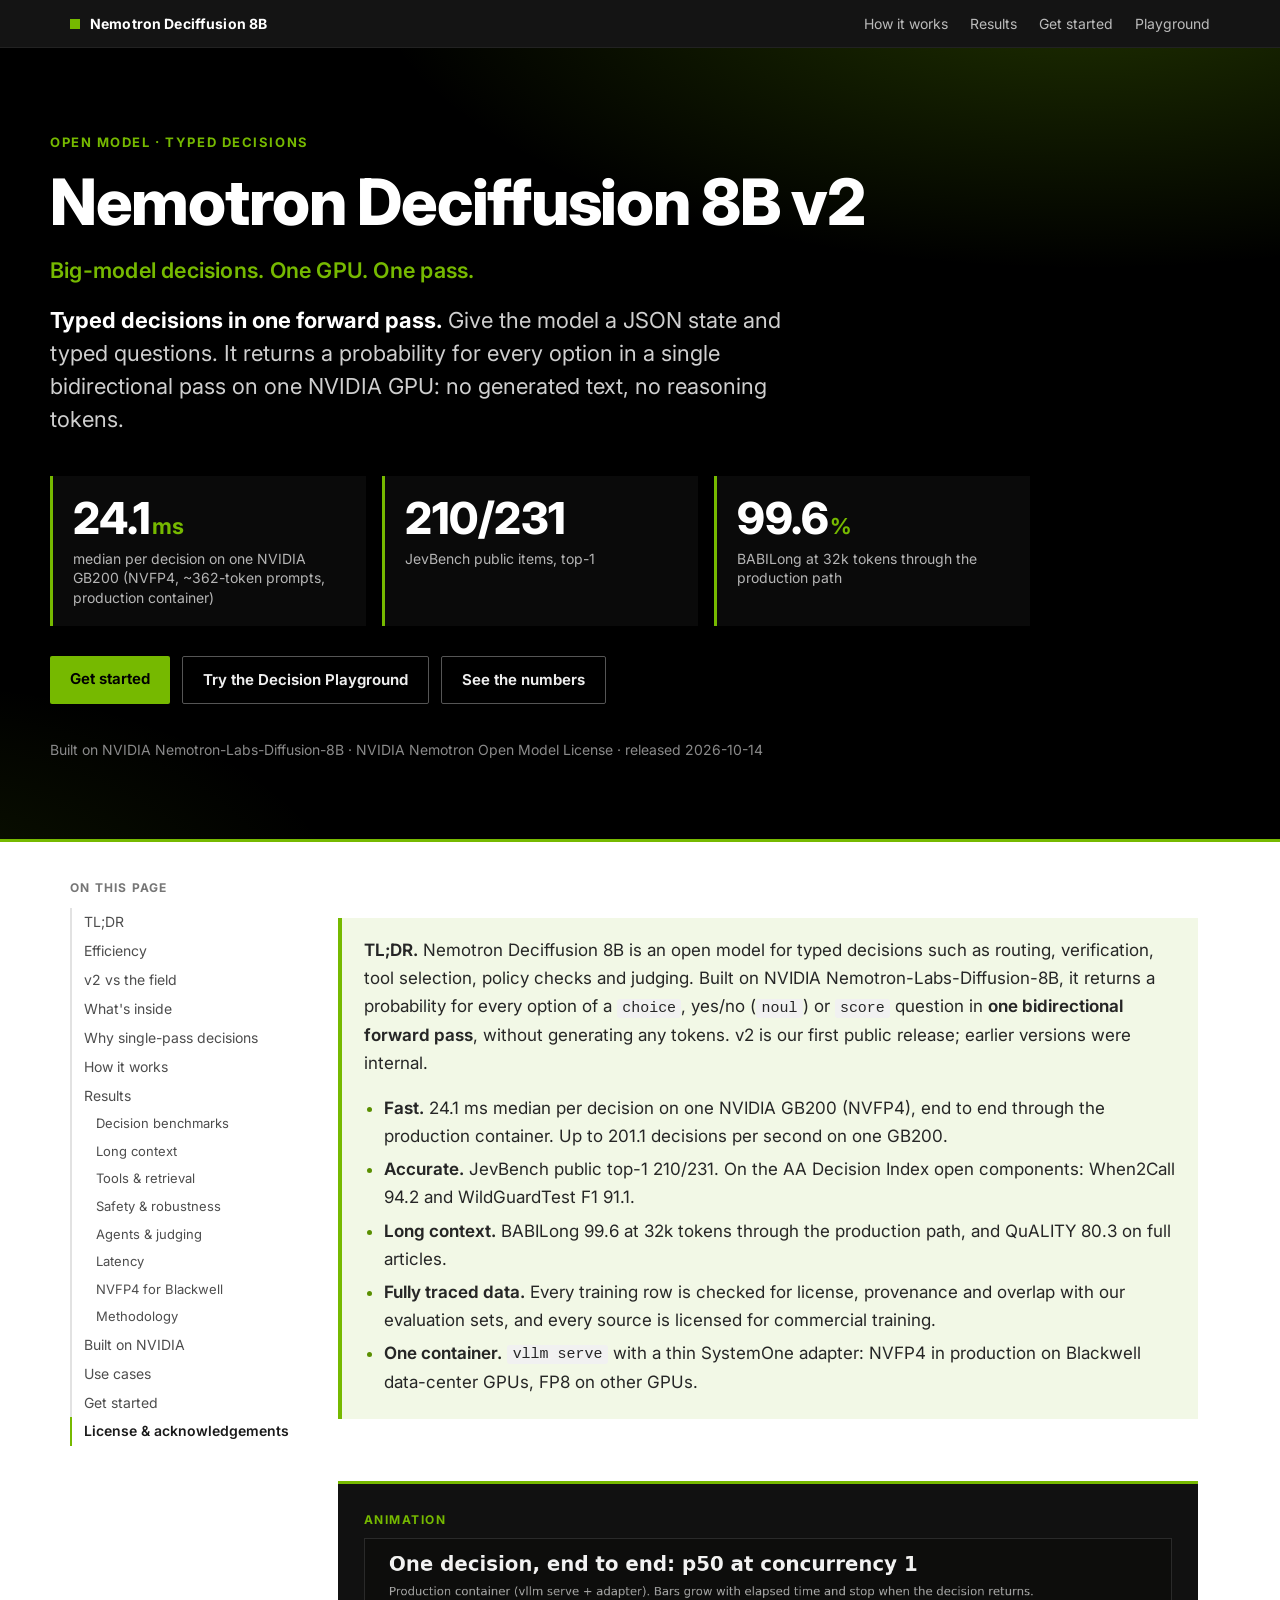
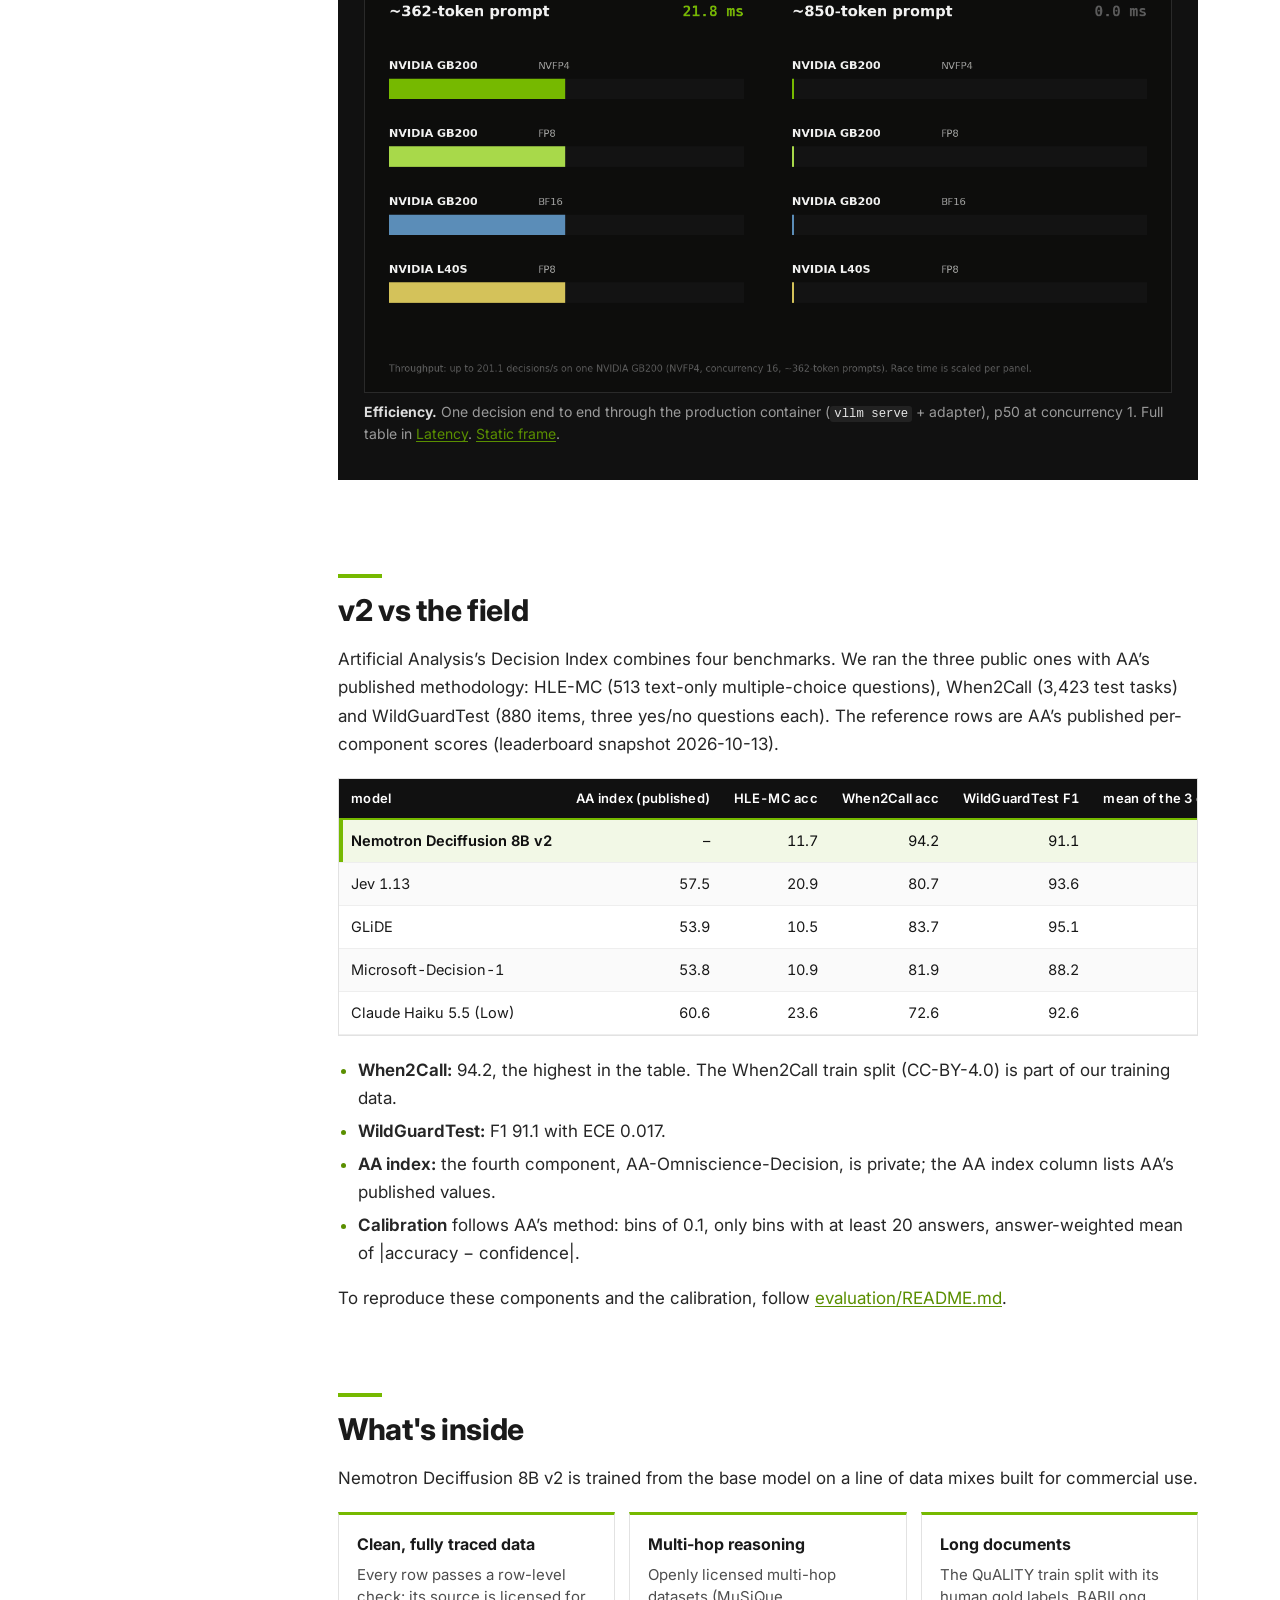
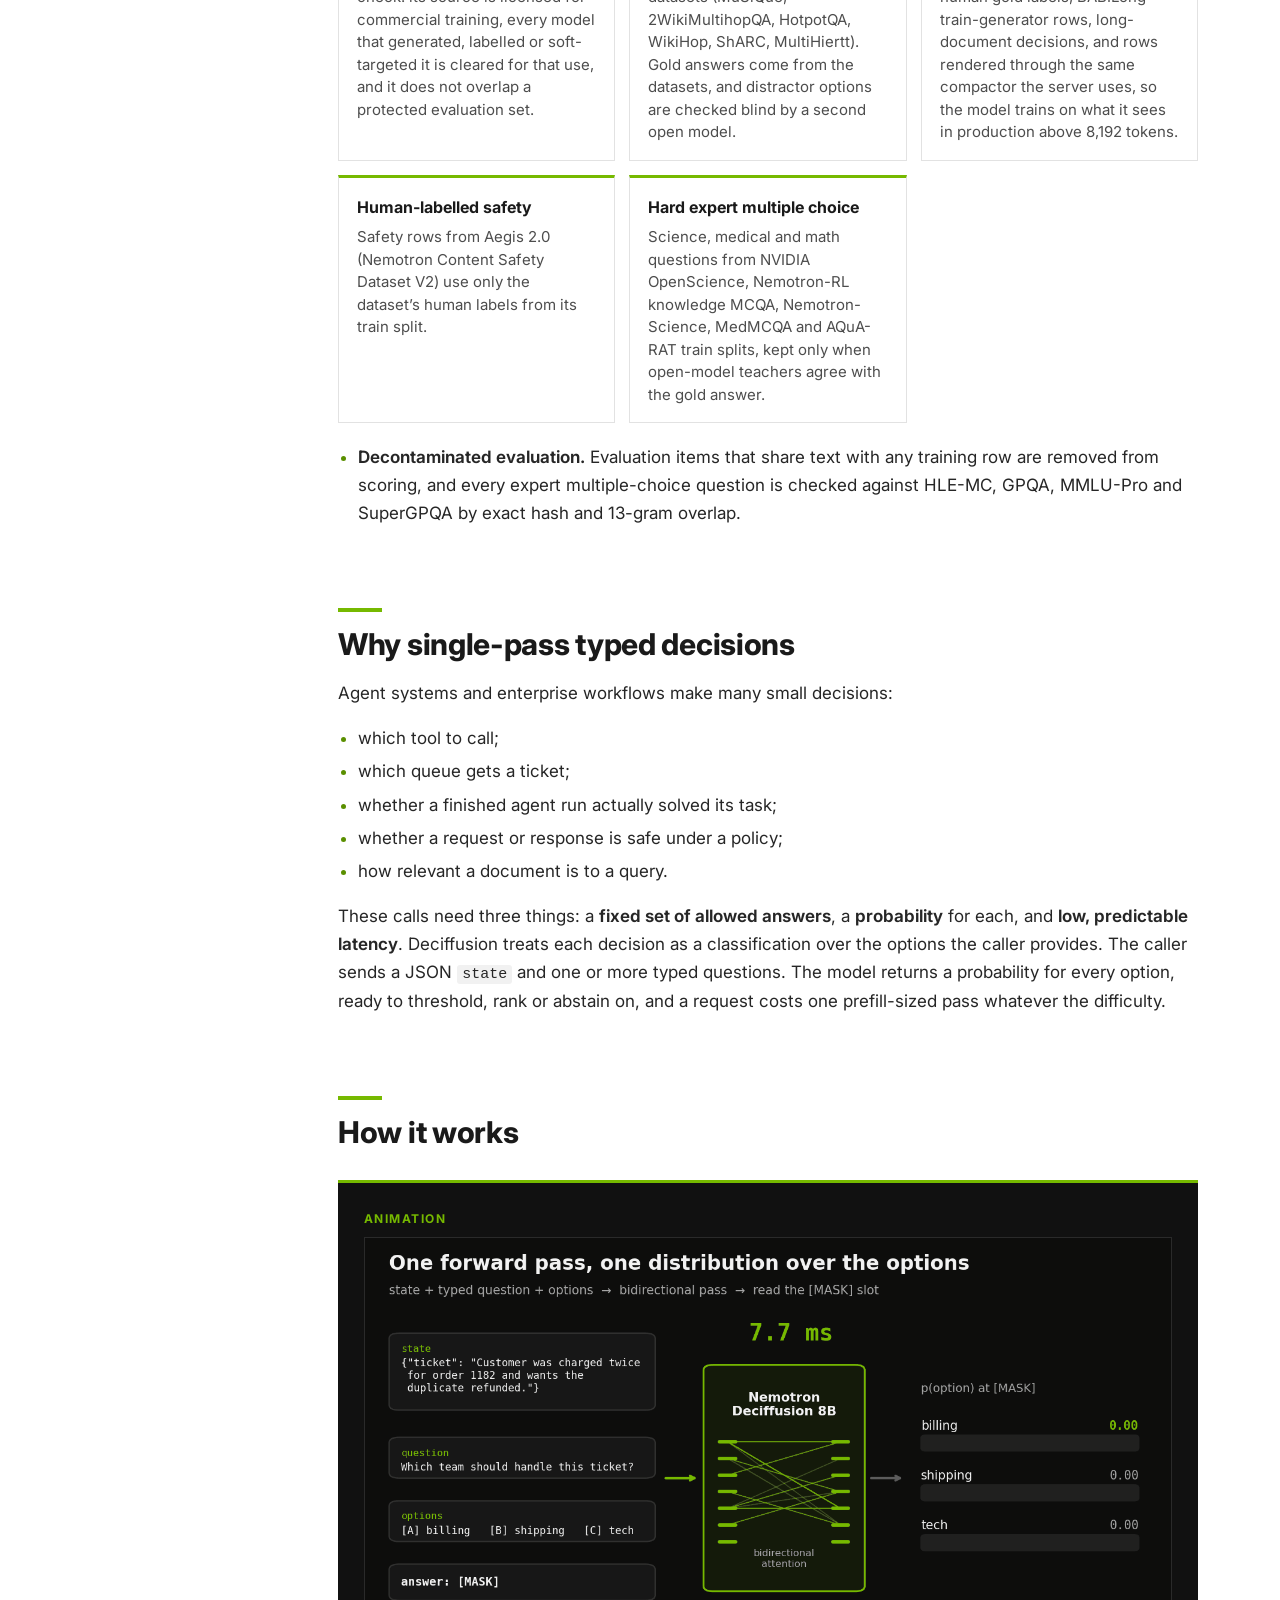
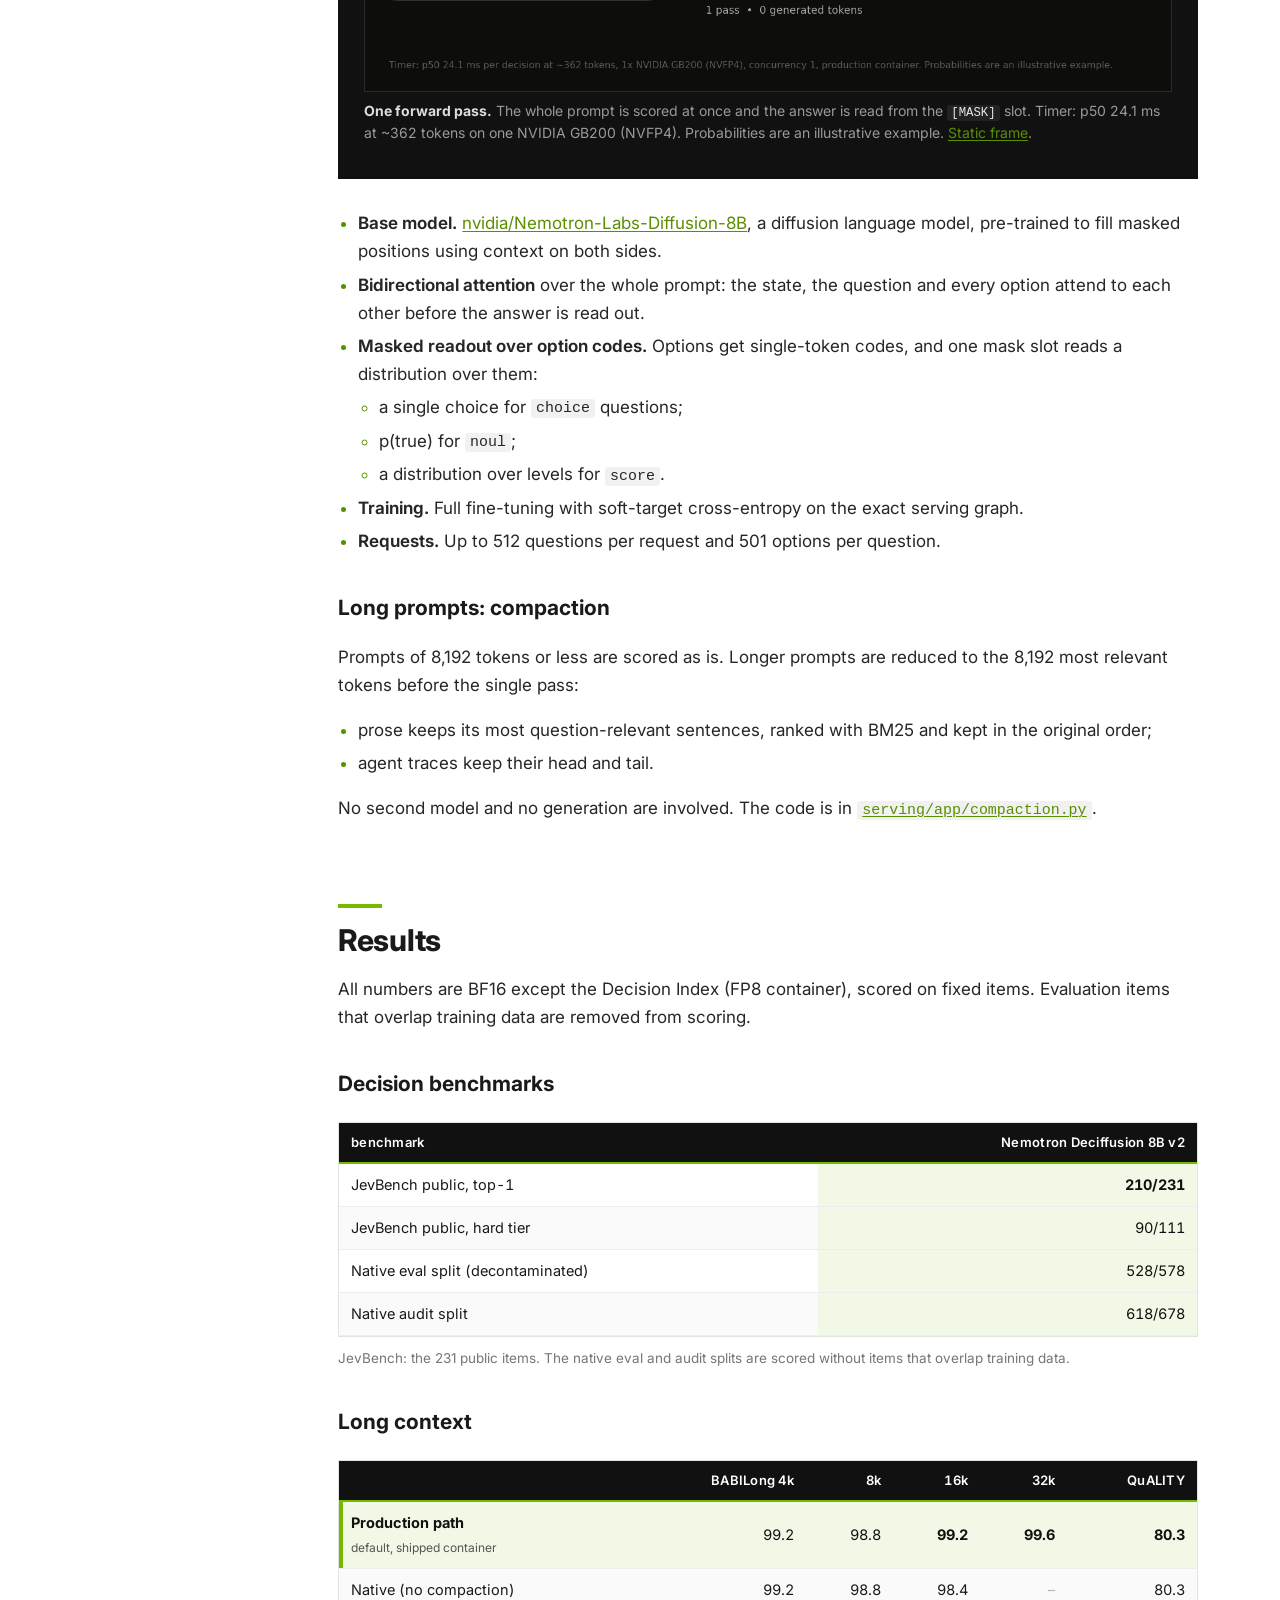
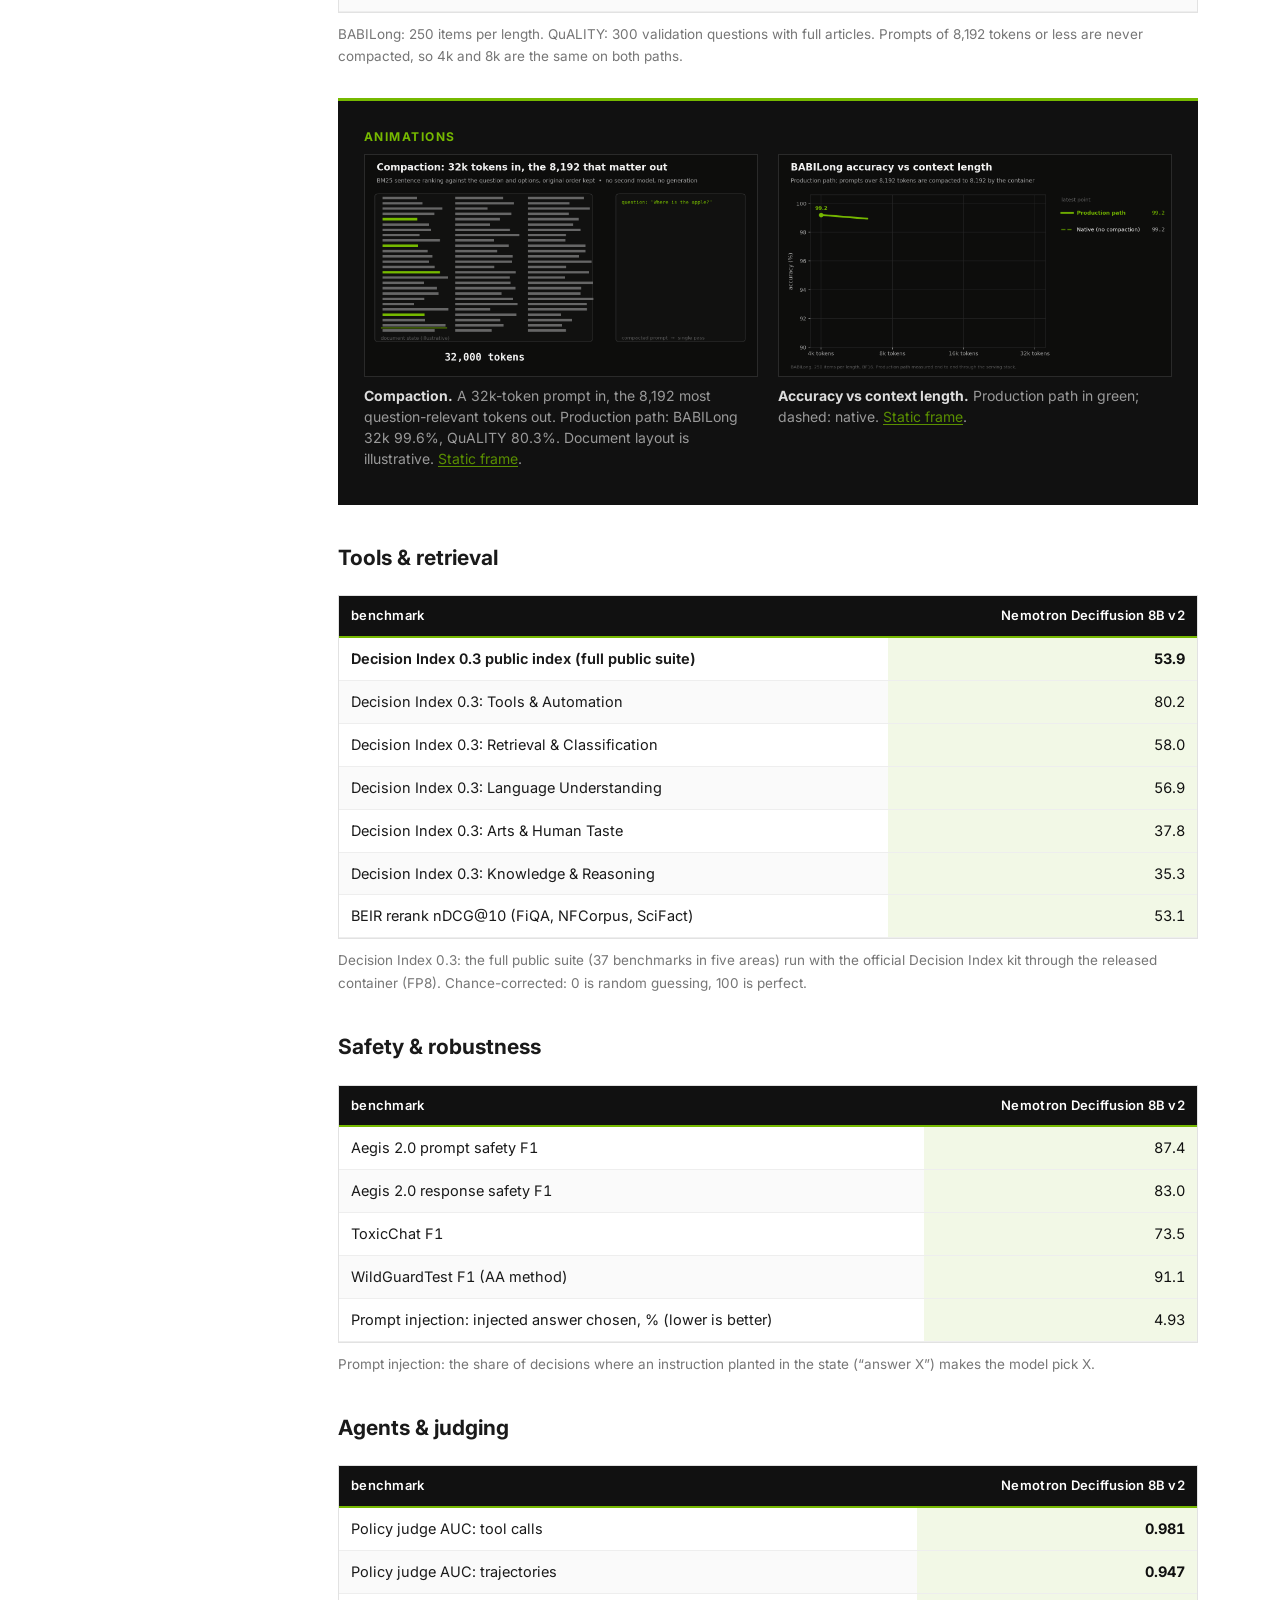
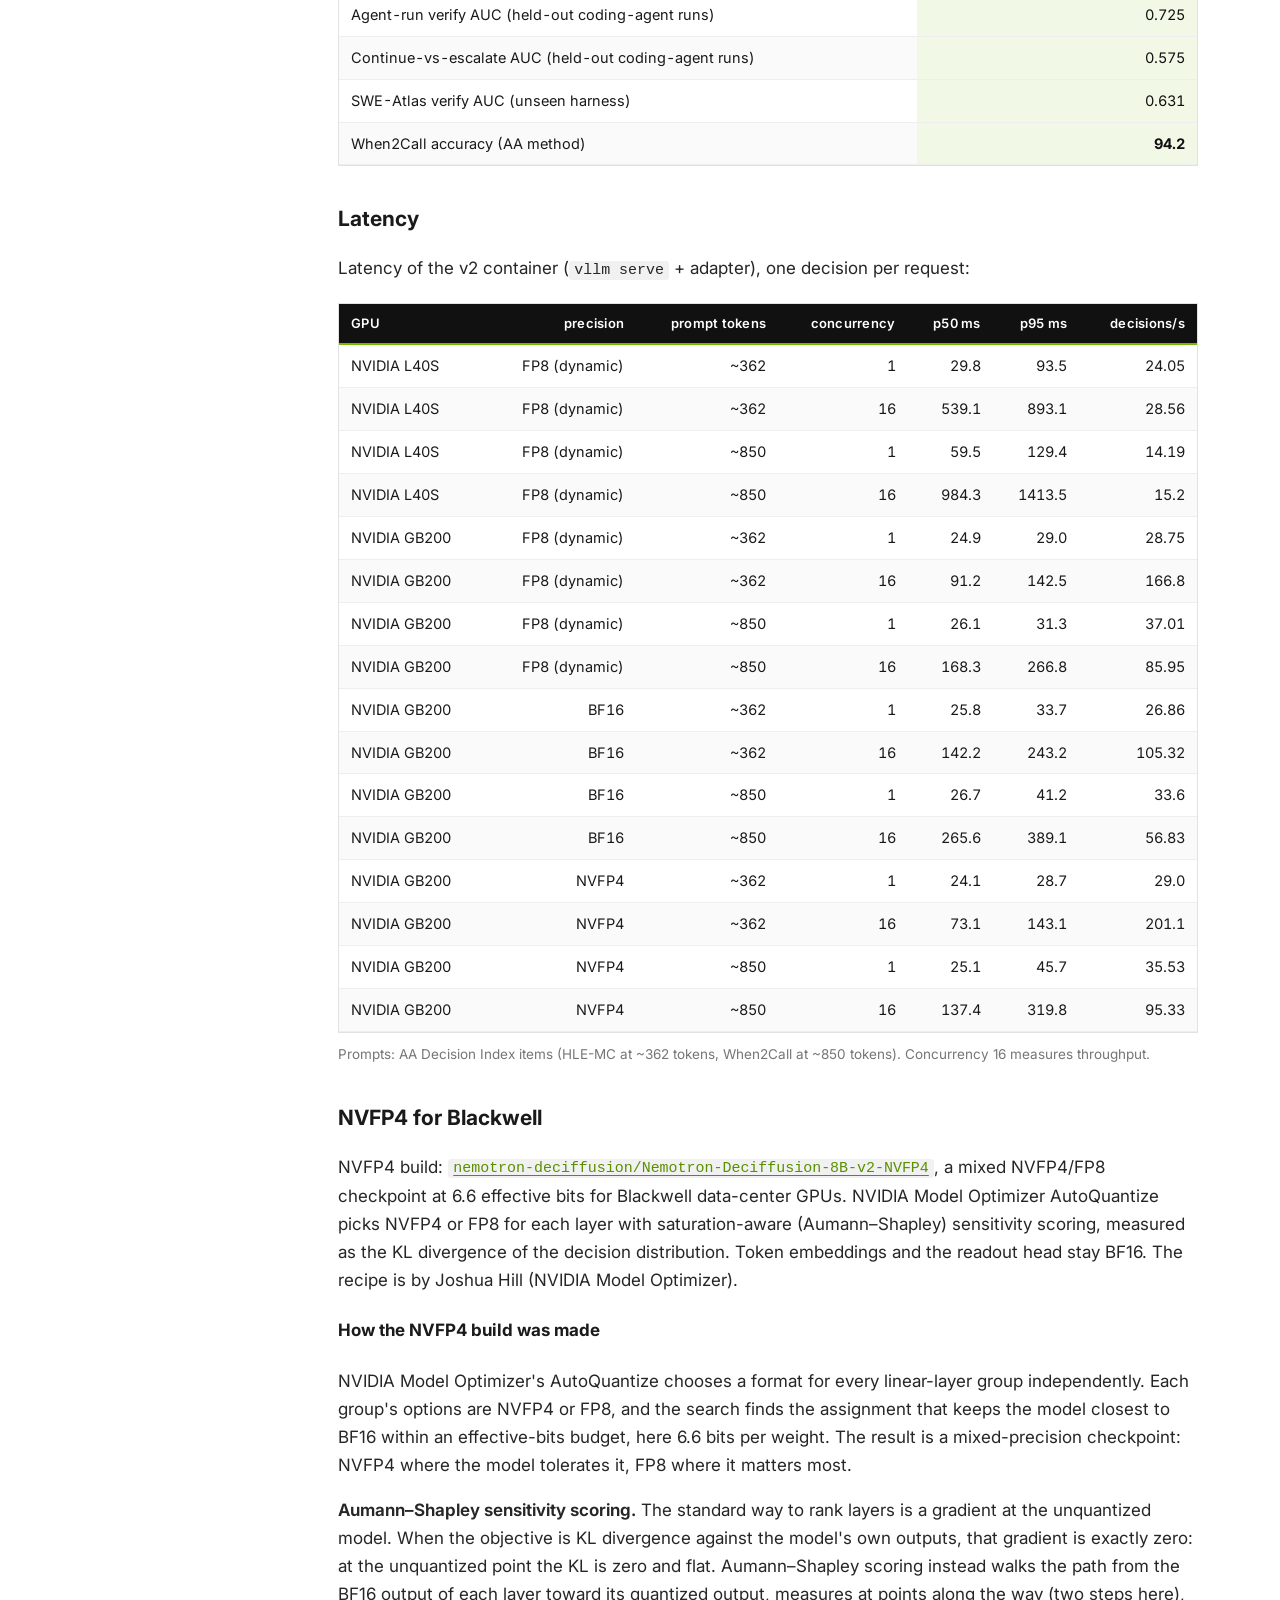
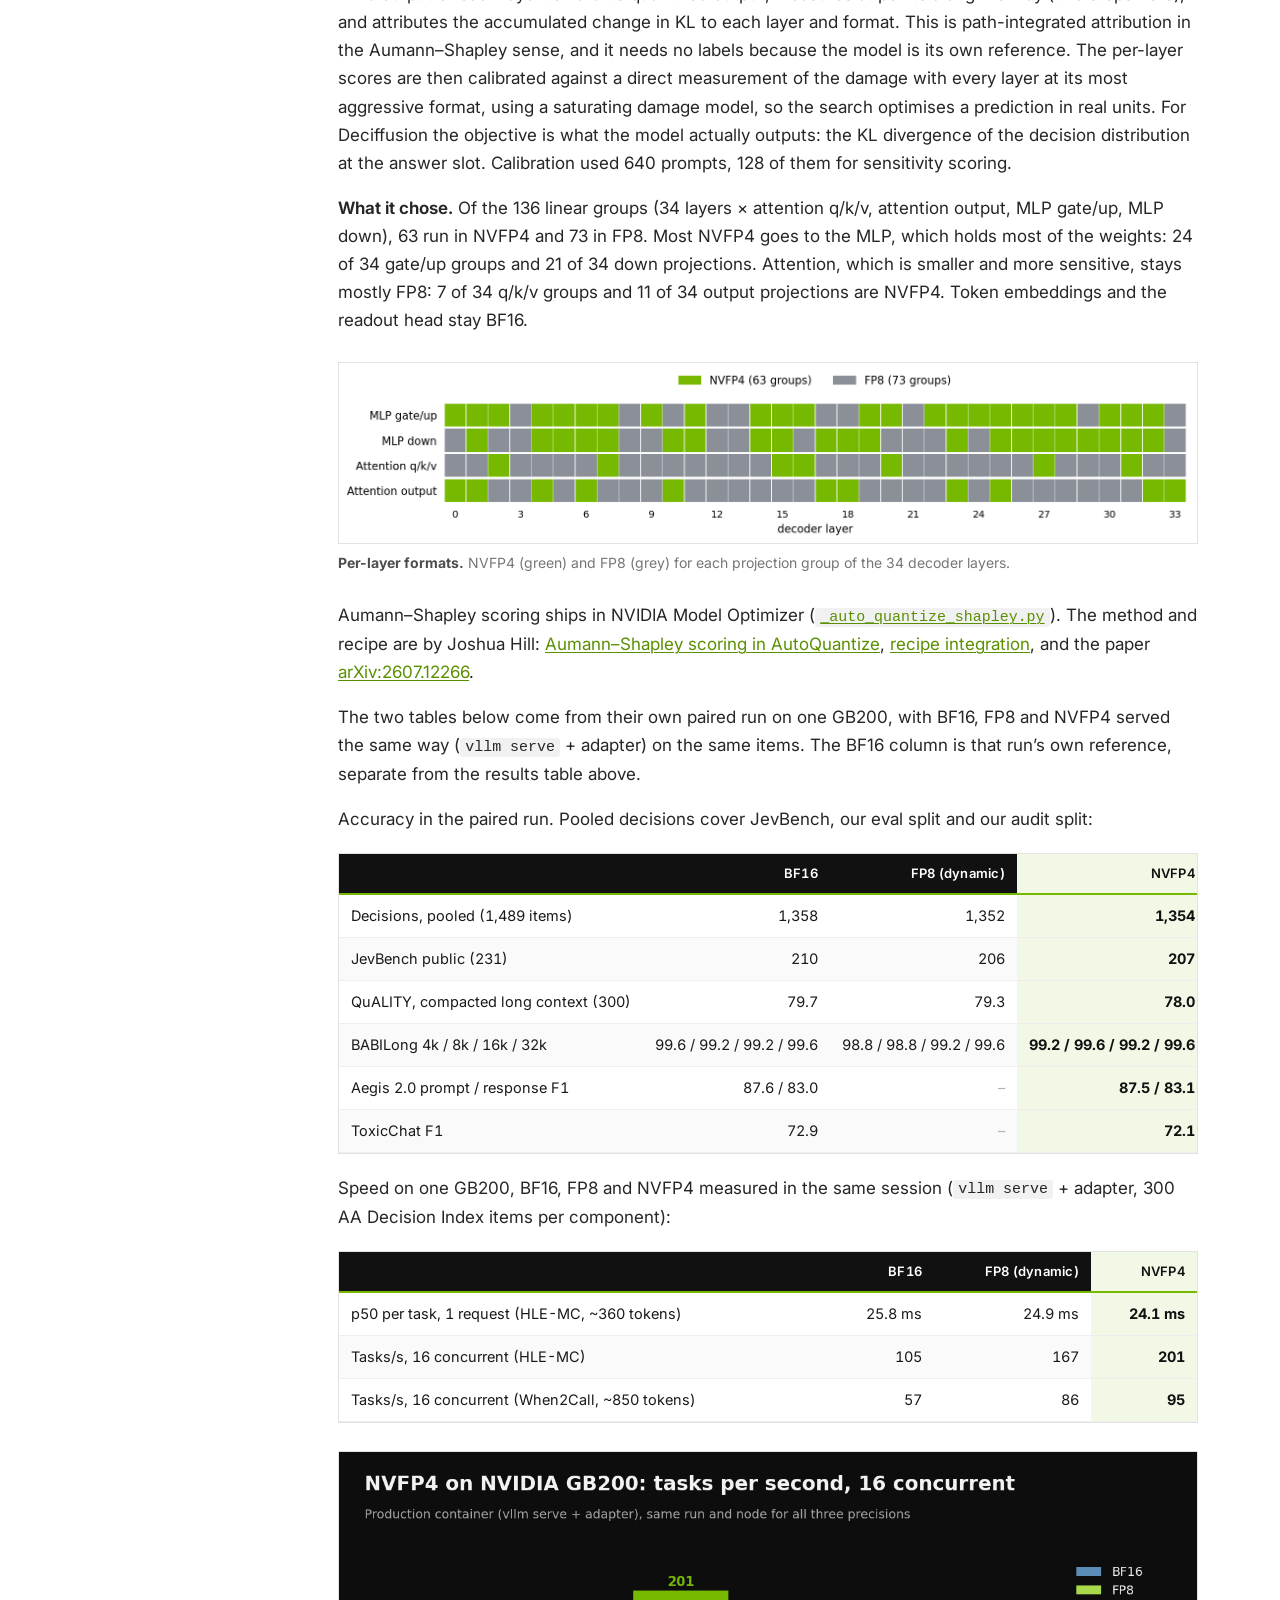
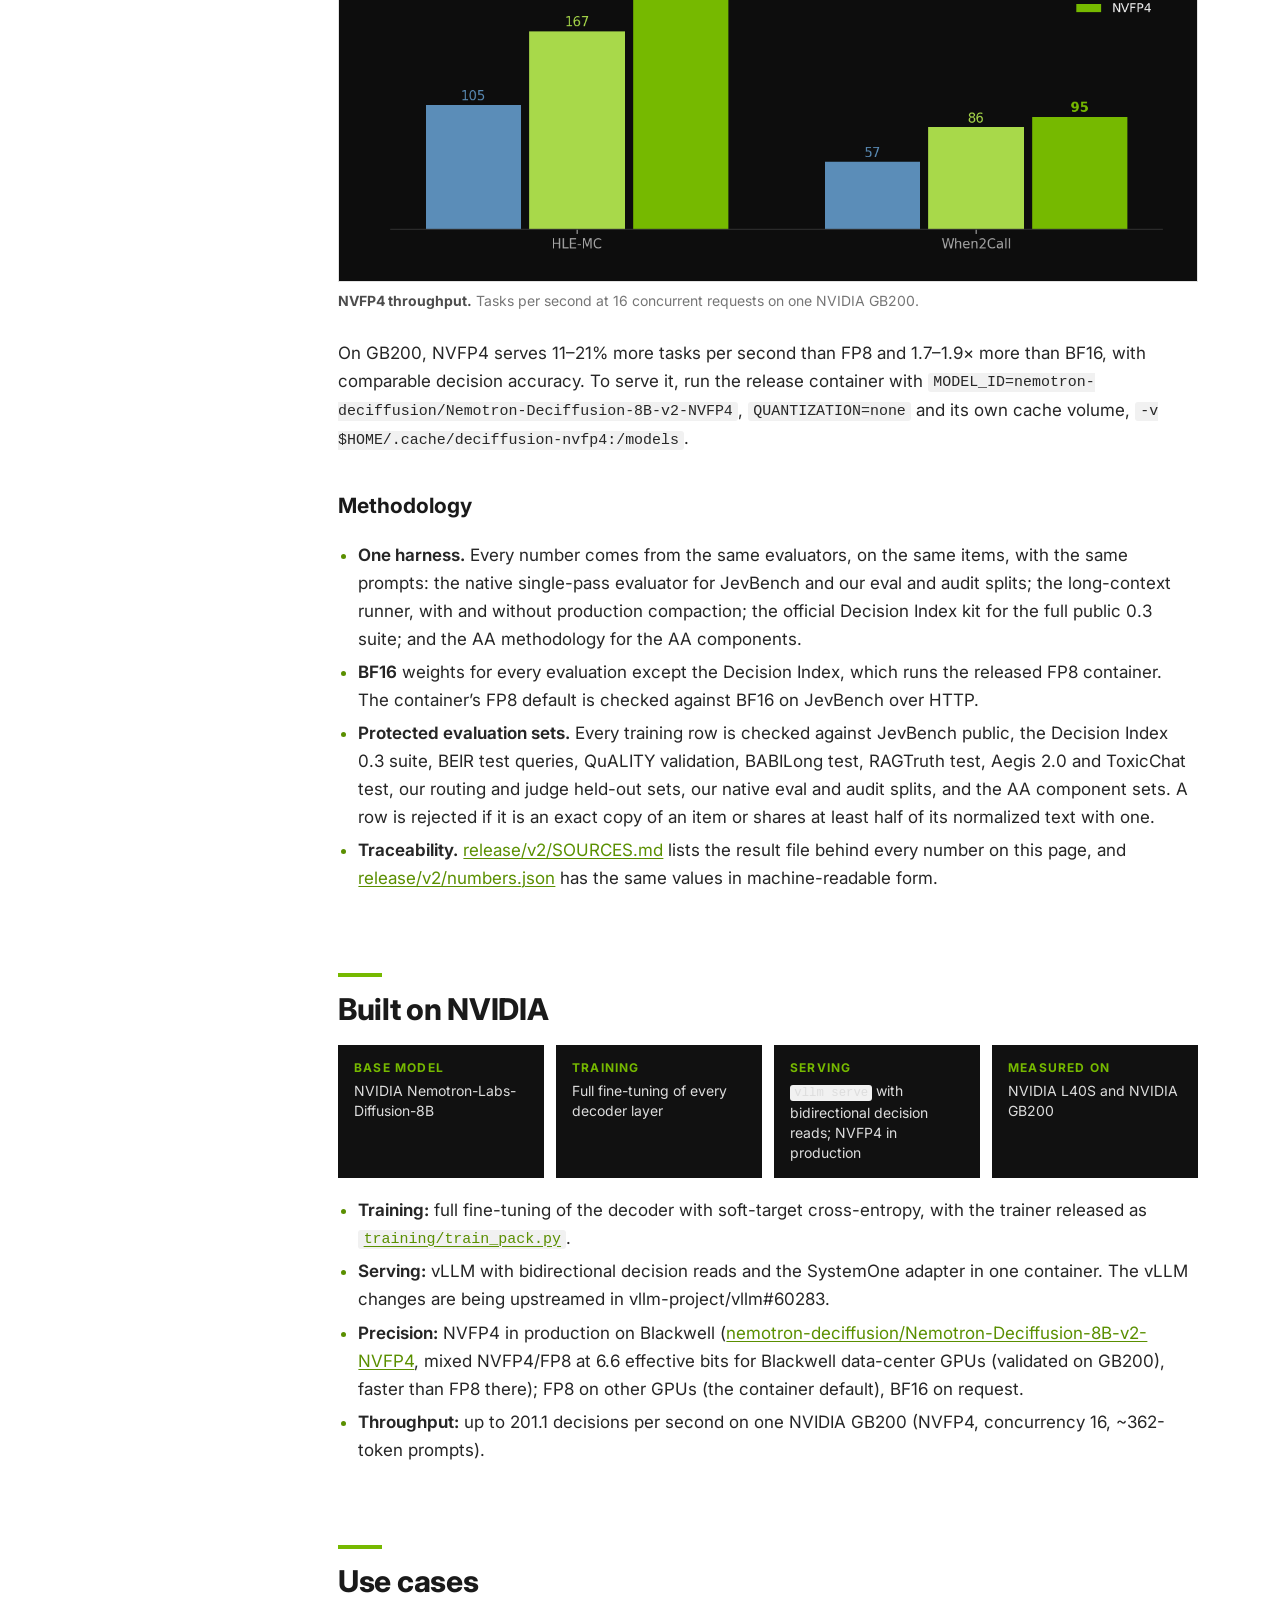
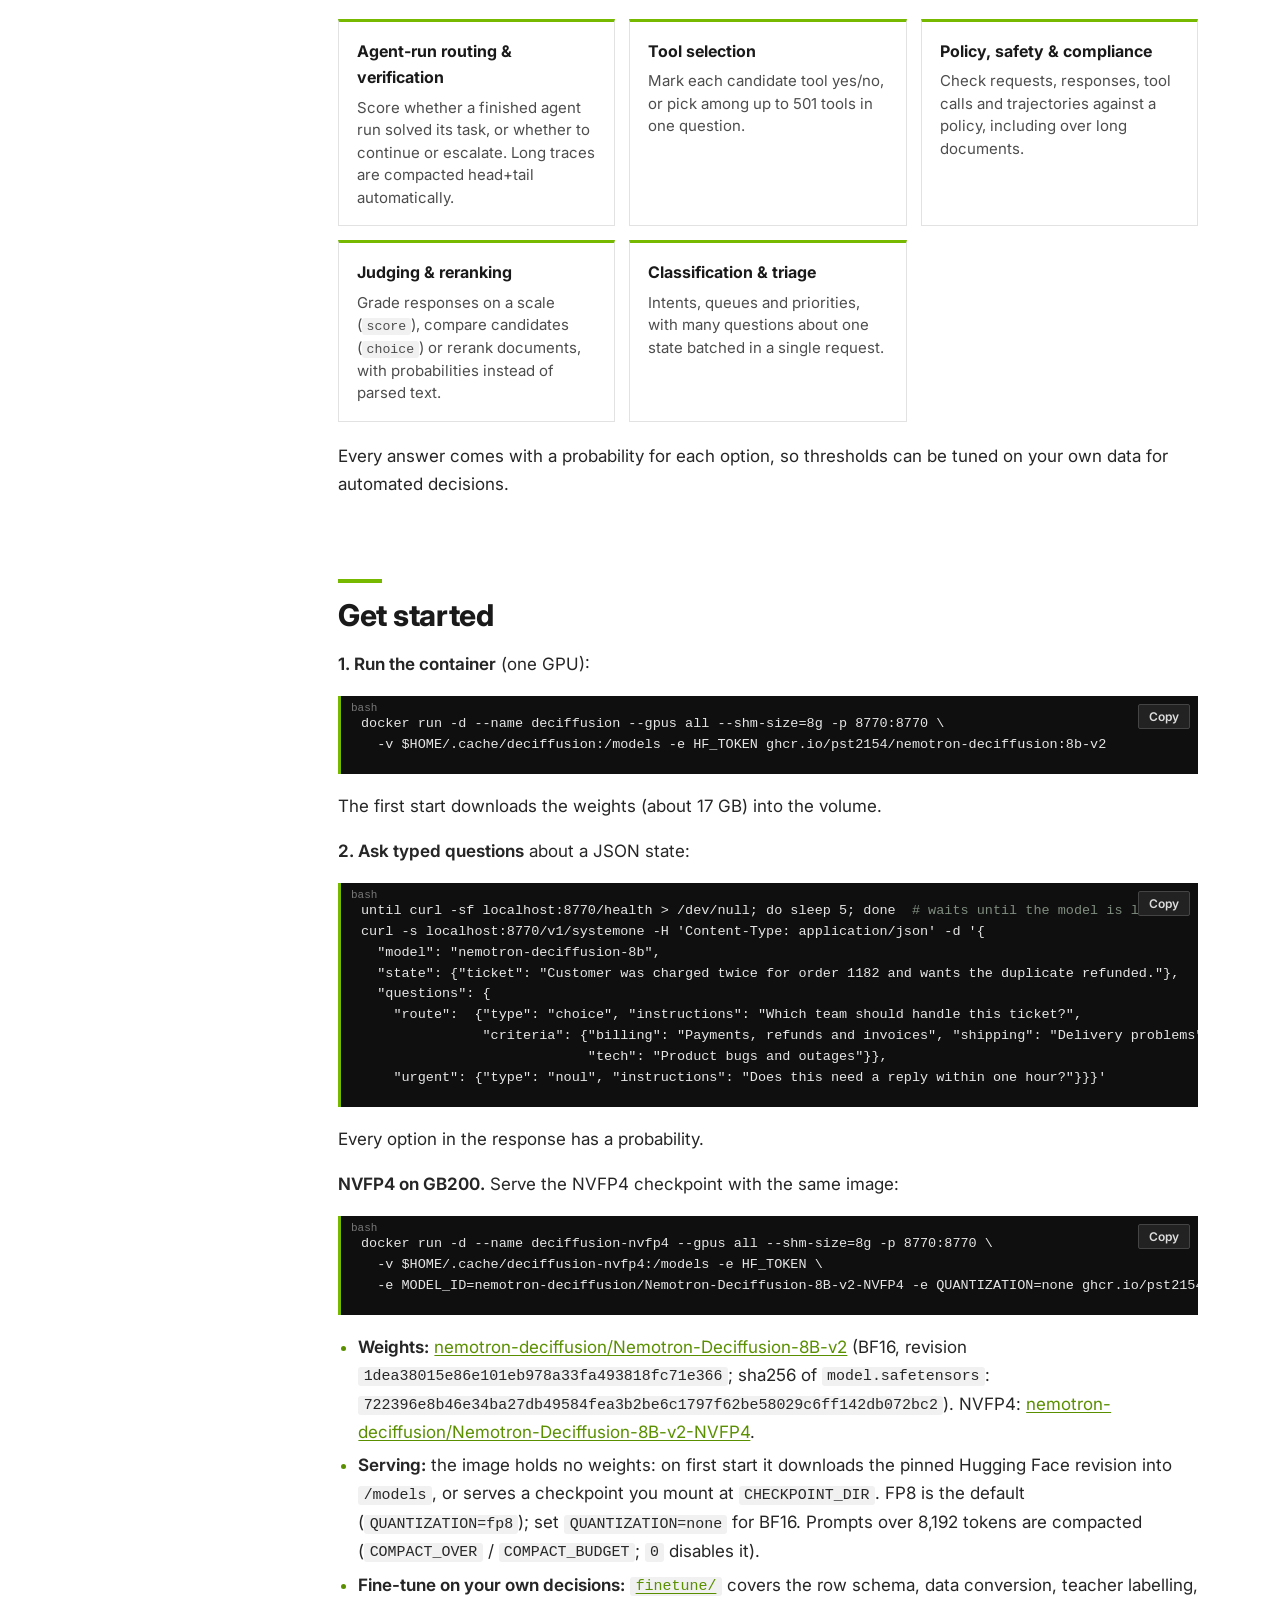
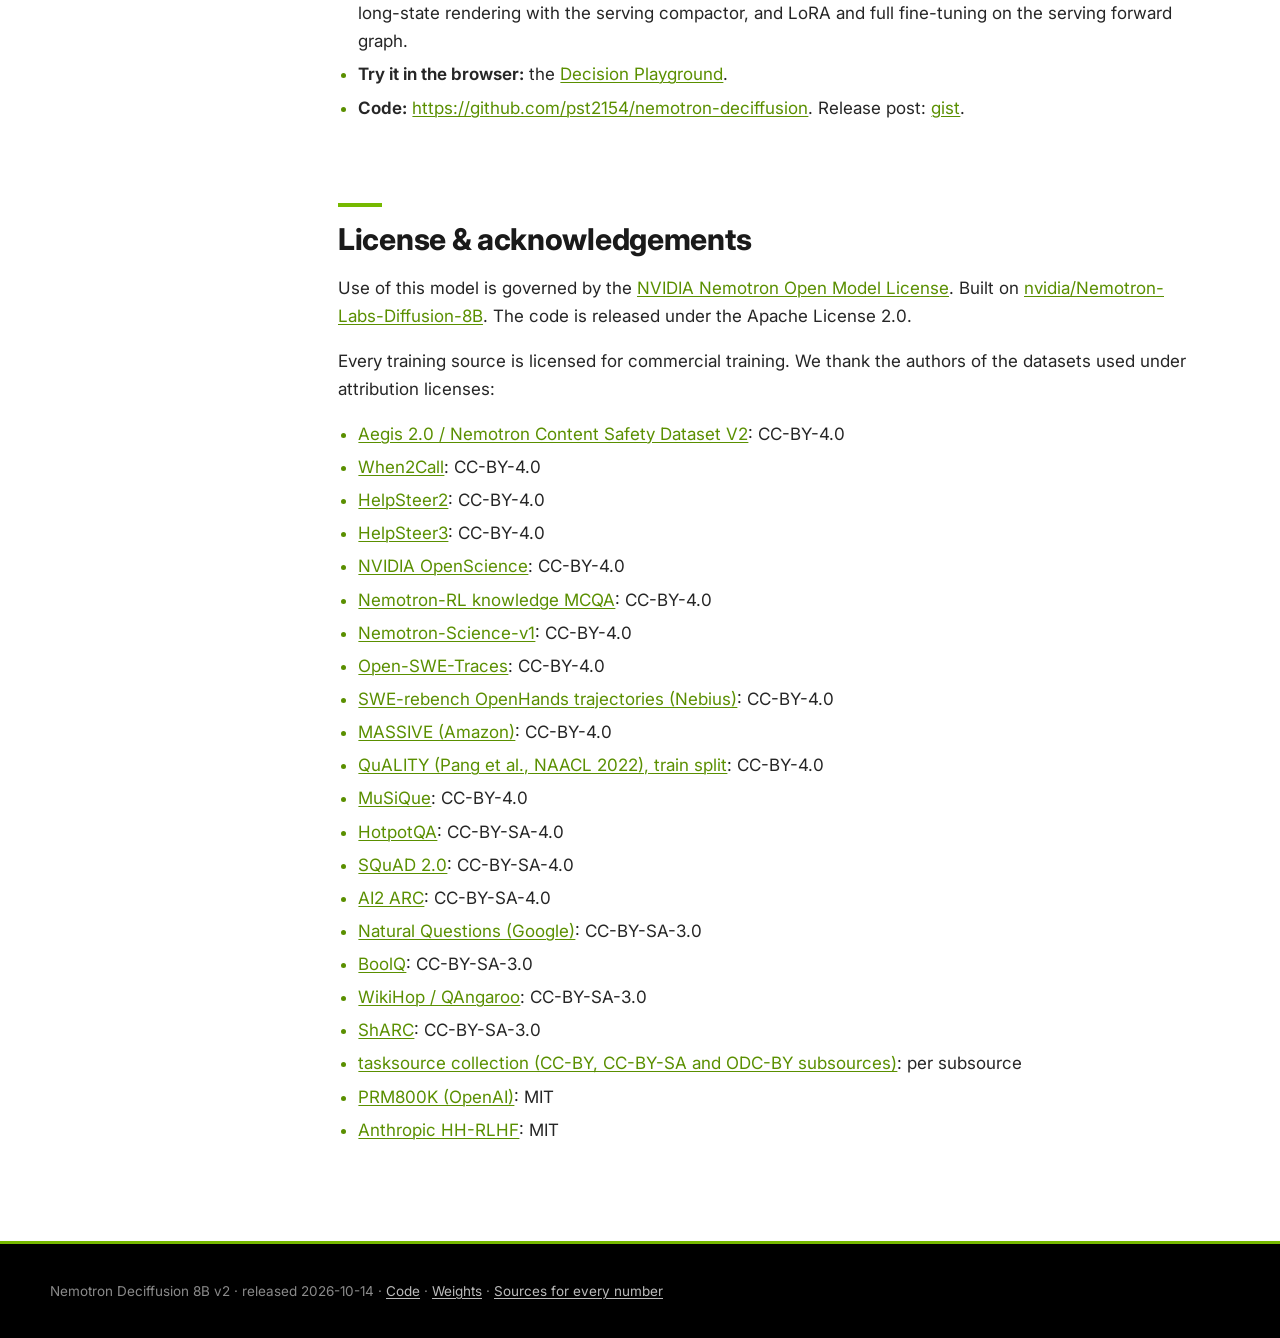
==== docs/site/index.html @ 25541837 "Nemotron Deciffusion 8B v2 Co-Authored-By: Claude Opus 5.5 <noreply@anthropic.com>" ====
<!doctype html>
<html lang="en">
<head>
<meta charset="utf-8">
<meta name="viewport" content="width=device-width, initial-scale=1">
<title>Nemotron Deciffusion 8B v2 · Big-model decisions. One GPU. One pass.</title>
<meta name="description" content="Nemotron Deciffusion 8B v2: typed decisions (choice, yes/no, score) in a single bidirectional forward pass. Built on NVIDIA Nemotron-Labs-Diffusion-8B, trained on a fully traced, commercially licensed data lineage.">
<link rel="preconnect" href="https://fonts.googleapis.com">
<link rel="preconnect" href="https://fonts.gstatic.com" crossorigin>
<link href="https://fonts.googleapis.com/css2?family=Inter:wght@400;500;600;700;800&display=swap" rel="stylesheet">
<link rel="stylesheet" href="assets/style.css">
<link rel="icon" href="data:image/svg+xml,%3Csvg xmlns='http://www.w3.org/2000/svg' viewBox='0 0 16 16'%3E%3Crect width='16' height='16' fill='%2376B900'/%3E%3C/svg%3E">
</head>
<body>

<header class="topbar">
  <div class="in">
    <a class="brand" href="#top"><span class="dot" aria-hidden="true"></span>Nemotron Deciffusion 8B</a>
    <nav aria-label="Primary">
      <a href="#how">How it works</a>
      <a href="#results">Results</a>
      <a href="#get-started">Get started</a>
      <a href="playground/">Playground</a>
    </nav>
  </div>
</header>

<section class="hero" id="top">
  <div class="in">
    <p class="eyebrow">Open model &middot; Typed decisions</p>
    <h1>Nemotron Deciffusion 8B v2</h1>
    <p class="tagline">Big-model decisions. One GPU. One pass.</p>
    <p class="lede"><b>Typed decisions in one forward pass.</b> Give the model a JSON state and typed questions. It returns a probability for every option in a single bidirectional pass on one NVIDIA GPU: no generated text, no reasoning tokens.</p>
    <div class="stats">
      <div class="stat"><div class="num">24.1<small>ms</small></div><div class="lbl">median per decision on one NVIDIA GB200 (NVFP4, ~362-token prompts, production container)</div></div>
      <div class="stat"><div class="num">210/231</div><div class="lbl">JevBench public items, top-1</div></div>
      <div class="stat"><div class="num">99.6<small>%</small></div><div class="lbl">BABILong at 32k tokens through the production path</div></div>
    </div>
    <div class="cta">
      <a class="btn primary" href="#get-started">Get started</a>
      <a class="btn ghost" href="playground/">Try the Decision Playground</a>
      <a class="btn ghost" href="#results">See the numbers</a>
    </div>
    <p class="meta">Built on NVIDIA Nemotron-Labs-Diffusion-8B &middot; NVIDIA Nemotron Open Model License &middot; released 2026-10-14</p>
  </div>
</section>

<div class="layout">
  <aside class="toc" aria-label="Table of contents">
    <h2>On this page</h2>
    <ol>
      <li><a href="#tldr">TL;DR</a></li>
      <li><a href="#efficiency">Efficiency</a></li>
      <li><a href="#field">v2 vs the field</a></li>
      <li><a href="#inside">What's inside</a></li>
      <li><a href="#why">Why single-pass decisions</a></li>
      <li><a href="#how">How it works</a></li>
      <li><a href="#results">Results</a>
        <ol>
          <li><a href="#decisions">Decision benchmarks</a></li>
          <li><a href="#long-context">Long context</a></li>
          <li><a href="#tools">Tools &amp; retrieval</a></li>
          <li><a href="#safety">Safety &amp; robustness</a></li>
          <li><a href="#agents">Agents &amp; judging</a></li>
          <li><a href="#latency">Latency</a></li>
          <li><a href="#nvfp4">NVFP4 for Blackwell</a></li>
          <li><a href="#method">Methodology</a></li>
        </ol>
      </li>
      <li><a href="#nvidia">Built on NVIDIA</a></li>
      <li><a href="#use-cases">Use cases</a></li>
      <li><a href="#get-started">Get started</a></li>
      <li><a href="#license">License &amp; acknowledgements</a></li>
    </ol>
  </aside>

  <article>

<!-- ===================================================================== TL;DR -->
<section id="tldr">
  <div class="tldr">
    <p><strong>TL;DR.</strong> Nemotron Deciffusion 8B is an open model for typed decisions such as routing, verification, tool selection, policy checks and judging. Built on NVIDIA Nemotron-Labs-Diffusion-8B, it returns a probability for every option of a <code>choice</code>, yes/no (<code>noul</code>) or <code>score</code> question in <strong>one bidirectional forward pass</strong>, without generating any tokens. v2 is our first public release; earlier versions were internal.</p>
    <ul>
      <li><strong>Fast.</strong> 24.1 ms median per decision on one NVIDIA GB200 (NVFP4), end to end through the production container. Up to 201.1 decisions per second on one GB200.</li>
      <li><strong>Accurate.</strong> JevBench public top-1 210/231. On the AA Decision Index open components: When2Call 94.2 and WildGuardTest F1 91.1.</li>
      <li><strong>Long context.</strong> BABILong 99.6 at 32k tokens through the production path, and QuALITY 80.3 on full articles.</li>
      <li><strong>Fully traced data.</strong> Every training row is checked for license, provenance and overlap with our evaluation sets, and every source is licensed for commercial training.</li>
      <li><strong>One container.</strong> <code>vllm serve</code> with a thin SystemOne adapter: NVFP4 in production on Blackwell data-center GPUs, FP8 on other GPUs.</li>
    </ul>
  </div>
</section>

<section id="efficiency">
  <div class="band">
    <div class="label">Animation</div>
    <figure>
      <picture>
        <source srcset="assets/gifs/latency_race.png" media="(prefers-reduced-motion: reduce)">
        <img src="assets/gifs/latency_race.gif" width="1344" height="756" loading="lazy"
             alt="Animated latency race: p50 per decision at concurrency 1 on NVIDIA GB200 (NVFP4, FP8 and BF16) and L40S (FP8), for short and longer prompts.">
      </picture>
      <figcaption><b>Efficiency.</b> One decision end to end through the production container (<code>vllm serve</code> + adapter), p50 at concurrency 1. Full table in <a href="#latency">Latency</a>. <a href="assets/gifs/latency_race.png">Static frame</a>.</figcaption>
    </figure>
  </div>
</section>

<!-- ===================================================================== FIELD -->
<section id="field">
  <h2>v2 vs the field</h2>
  <p>Artificial Analysis&rsquo;s Decision Index combines four benchmarks. We ran the three public ones with AA&rsquo;s published methodology: HLE-MC (513 text-only multiple-choice questions), When2Call (3,423 test tasks) and WildGuardTest (880 items, three yes/no questions each). The reference rows are AA&rsquo;s published per-component scores (leaderboard snapshot 2026-10-13).</p>
  <div class="table-wrap"><table>
<thead><tr><th>model</th><th>AA index (published)</th><th>HLE-MC acc</th><th>When2Call acc</th><th>WildGuardTest F1</th><th>mean of the 3 open components</th><th>ECE HLE-MC</th><th>ECE When2Call</th><th>ECE WildGuardTest</th></tr></thead><tbody>
<tr class="ours"><td><strong>Nemotron Deciffusion 8B v2</strong></td><td>–</td><td>11.7</td><td>94.2</td><td>91.1</td><td>65.7</td><td>0.314</td><td>0.030</td><td>0.017</td></tr>
<tr><td>Jev 1.13</td><td>57.5</td><td>20.9</td><td>80.7</td><td>93.6</td><td>65.0</td><td>0.402</td><td>0.053</td><td>0.048</td></tr>
<tr><td>GLiDE</td><td>53.9</td><td>10.5</td><td>83.7</td><td>95.1</td><td>63.1</td><td>0.381</td><td>0.012</td><td>0.012</td></tr>
<tr><td>Microsoft-Decision-1</td><td>53.8</td><td>10.9</td><td>81.9</td><td>88.2</td><td>60.3</td><td>0.468</td><td>0.103</td><td>0.028</td></tr>
<tr><td>Claude Haiku 5.5 (Low)</td><td>60.6</td><td>23.6</td><td>72.6</td><td>92.6</td><td>62.9</td><td>–</td><td>–</td><td>–</td></tr>
</tbody></table></div>
  <ul>
    <li><strong>When2Call:</strong> 94.2, the highest in the table. The When2Call train split (CC-BY-4.0) is part of our training data.</li>
    <li><strong>WildGuardTest:</strong> F1 91.1 with ECE 0.017.</li>
    <li><strong>AA index:</strong> the fourth component, AA-Omniscience-Decision, is private; the AA index column lists AA&rsquo;s published values.</li>
    <li><strong>Calibration</strong> follows AA&rsquo;s method: bins of 0.1, only bins with at least 20 answers, answer-weighted mean of |accuracy &minus; confidence|.</li>
  </ul>
  <p>To reproduce these components and the calibration, follow <a href="https://github.com/pst2154/nemotron-deciffusion/blob/main/evaluation/README.md#aa-decision-index-open-components">evaluation/README.md</a>.</p>
</section>

<!-- ===================================================================== INSIDE -->
<section id="inside">
  <h2>What's inside</h2>
  <p>Nemotron Deciffusion 8B v2 is trained from the base model on a line of data mixes built for commercial use.</p>
  <div class="cards">
    <div class="card"><h4>Clean, fully traced data</h4><p>Every row passes a row-level check: its source is licensed for commercial training, every model that generated, labelled or soft-targeted it is cleared for that use, and it does not overlap a protected evaluation set.</p></div>
    <div class="card"><h4>Multi-hop reasoning</h4><p>Openly licensed multi-hop datasets (MuSiQue, 2WikiMultihopQA, HotpotQA, WikiHop, ShARC, MultiHiertt). Gold answers come from the datasets, and distractor options are checked blind by a second open model.</p></div>
    <div class="card"><h4>Long documents</h4><p>The QuALITY train split with its human gold labels, BABILong train-generator rows, long-document decisions, and rows rendered through the same compactor the server uses, so the model trains on what it sees in production above 8,192 tokens.</p></div>
    <div class="card"><h4>Human-labelled safety</h4><p>Safety rows from Aegis 2.0 (Nemotron Content Safety Dataset V2) use only the dataset&rsquo;s human labels from its train split.</p></div>
    <div class="card"><h4>Hard expert multiple choice</h4><p>Science, medical and math questions from NVIDIA OpenScience, Nemotron-RL knowledge MCQA, Nemotron-Science, MedMCQA and AQuA-RAT train splits, kept only when open-model teachers agree with the gold answer.</p></div>
  </div>
  <ul>
    <li><strong>Decontaminated evaluation.</strong> Evaluation items that share text with any training row are removed from scoring, and every expert multiple-choice question is checked against HLE-MC, GPQA, MMLU-Pro and SuperGPQA by exact hash and 13-gram overlap.</li>
  </ul>
</section>

<!-- ===================================================================== WHY -->
<section id="why">
  <h2>Why single-pass typed decisions</h2>
  <p>Agent systems and enterprise workflows make many small decisions:</p>
  <ul>
    <li>which tool to call;</li>
    <li>which queue gets a ticket;</li>
    <li>whether a finished agent run actually solved its task;</li>
    <li>whether a request or response is safe under a policy;</li>
    <li>how relevant a document is to a query.</li>
  </ul>
  <p>These calls need three things: a <strong>fixed set of allowed answers</strong>, a <strong>probability</strong> for each, and <strong>low, predictable latency</strong>. Deciffusion treats each decision as a classification over the options the caller provides. The caller sends a JSON <code>state</code> and one or more typed questions. The model returns a probability for every option, ready to threshold, rank or abstain on, and a request costs one prefill-sized pass whatever the difficulty.</p>
</section>

<!-- ===================================================================== HOW -->
<section id="how">
  <h2>How it works</h2>
  <div class="band">
    <div class="label">Animation</div>
    <figure>
      <picture>
        <source srcset="assets/gifs/one_forward_pass.png" media="(prefers-reduced-motion: reduce)">
        <img src="assets/gifs/one_forward_pass.gif" width="1344" height="756" loading="lazy"
             alt="Animation: a support ticket state, the question 'Which team should handle this ticket?' and options billing, shipping and tech feed one pass of the model; the mask slot lights up and probability bars grow to billing 0.91, shipping 0.06, tech 0.03.">
      </picture>
      <figcaption><b>One forward pass.</b> The whole prompt is scored at once and the answer is read from the <code>[MASK]</code> slot. Timer: p50 24.1 ms at ~362 tokens on one NVIDIA GB200 (NVFP4). Probabilities are an illustrative example. <a href="assets/gifs/one_forward_pass.png">Static frame</a>.</figcaption>
    </figure>
  </div>
  <ul>
    <li><strong>Base model.</strong> <a href="https://huggingface.co/nvidia/Nemotron-Labs-Diffusion-8B">nvidia/Nemotron-Labs-Diffusion-8B</a>, a diffusion language model, pre-trained to fill masked positions using context on both sides.</li>
    <li><strong>Bidirectional attention</strong> over the whole prompt: the state, the question and every option attend to each other before the answer is read out.</li>
    <li><strong>Masked readout over option codes.</strong> Options get single-token codes, and one mask slot reads a distribution over them:
      <ul>
        <li>a single choice for <code>choice</code> questions;</li>
        <li>p(true) for <code>noul</code>;</li>
        <li>a distribution over levels for <code>score</code>.</li>
      </ul>
    </li>
    <li><strong>Training.</strong> Full fine-tuning with soft-target cross-entropy on the exact serving graph.</li>
    <li><strong>Requests.</strong> Up to 512 questions per request and 501 options per question.</li>
  </ul>

  <h3 id="compaction">Long prompts: compaction</h3>
  <p>Prompts of 8,192 tokens or less are scored as is. Longer prompts are reduced to the 8,192 most relevant tokens before the single pass:</p>
  <ul>
    <li>prose keeps its most question-relevant sentences, ranked with BM25 and kept in the original order;</li>
    <li>agent traces keep their head and tail.</li>
  </ul>
  <p>No second model and no generation are involved. The code is in <a href="https://github.com/pst2154/nemotron-deciffusion/blob/main/serving/app/compaction.py"><code>serving/app/compaction.py</code></a>.</p>
</section>

<!-- ===================================================================== RESULTS -->
<section id="results">
  <h2>Results</h2>
  <p>All numbers are BF16 except the Decision Index (FP8 container), scored on fixed items. Evaluation items that overlap training data are removed from scoring.</p>

  <h3 id="decisions">Decision benchmarks</h3>
  <div class="table-wrap">
    <table>
      <thead><tr><th>benchmark</th><th>Nemotron Deciffusion 8B v2</th></tr></thead>
      <tbody>
        <tr><td>JevBench public, top-1</td><td class="ours-col"><b>210/231</b></td></tr>
        <tr><td>JevBench public, hard tier</td><td class="ours-col">90/111</td></tr>
        <tr><td>Native eval split (decontaminated)</td><td class="ours-col">528/578</td></tr>
        <tr><td>Native audit split</td><td class="ours-col">618/678</td></tr>
      </tbody>
    </table>
  </div>
  <p class="table-note">JevBench: the 231 public items. The native eval and audit splits are scored without items that overlap training data.</p>

  <h3 id="long-context">Long context</h3>
  <div class="table-wrap">
    <table>
      <thead><tr><th></th><th>BABILong 4k</th><th>8k</th><th>16k</th><th>32k</th><th>QuALITY</th></tr></thead>
      <tbody>
        <tr class="ours"><td>Production path<br><span style="font-weight:400;font-size:12px;color:#555">default, shipped container</span></td><td>99.2</td><td>98.8</td><td><b>99.2</b></td><td><b>99.6</b></td><td><b>80.3</b></td></tr>
        <tr><td>Native (no compaction)</td><td>99.2</td><td>98.8</td><td>98.4</td><td class="na">&ndash;</td><td>80.3</td></tr>
      </tbody>
    </table>
  </div>
  <p class="table-note">BABILong: 250 items per length. QuALITY: 300 validation questions with full articles. Prompts of 8,192 tokens or less are never compacted, so 4k and 8k are the same on both paths.</p>

  <div class="band">
    <div class="label">Animations</div>
    <div class="band-grid">
      <figure>
        <picture>
          <source srcset="assets/gifs/compaction.png" media="(prefers-reduced-motion: reduce)">
          <img src="assets/gifs/compaction.gif" width="1344" height="756" loading="lazy"
               alt="Animation of compaction: a long document of many sentence lines is scanned, the sentences relevant to the question light up green, the rest fade, and the relevant ones collect into an 8,192-token prompt.">
        </picture>
        <figcaption><b>Compaction.</b> A 32k-token prompt in, the 8,192 most question-relevant tokens out. Production path: BABILong 32k 99.6%, QuALITY 80.3%. Document layout is illustrative. <a href="assets/gifs/compaction.png">Static frame</a>.</figcaption>
      </figure>
      <figure>
        <picture>
          <source srcset="assets/gifs/accuracy_vs_context.png" media="(prefers-reduced-motion: reduce)">
          <img src="assets/gifs/accuracy_vs_context.gif" width="1344" height="756" loading="lazy"
               alt="Animated line chart of BABILong accuracy from 4k to 32k tokens: the production path and native scoring.">
        </picture>
        <figcaption><b>Accuracy vs context length.</b> Production path in green; dashed: native. <a href="assets/gifs/accuracy_vs_context.png">Static frame</a>.</figcaption>
      </figure>
    </div>
  </div>

  <h3 id="tools">Tools &amp; retrieval</h3>
  <div class="table-wrap">
    <table>
      <thead><tr><th>benchmark</th><th>Nemotron Deciffusion 8B v2</th></tr></thead>
      <tbody>
        <tr class="total"><td>Decision Index 0.3 public index (full public suite)</td><td class="ours-col"><b>53.9</b></td></tr>
        <tr><td>Decision Index 0.3: Tools &amp; Automation</td><td class="ours-col">80.2</td></tr>
        <tr><td>Decision Index 0.3: Retrieval &amp; Classification</td><td class="ours-col">58.0</td></tr>
        <tr><td>Decision Index 0.3: Language Understanding</td><td class="ours-col">56.9</td></tr>
        <tr><td>Decision Index 0.3: Arts &amp; Human Taste</td><td class="ours-col">37.8</td></tr>
        <tr><td>Decision Index 0.3: Knowledge &amp; Reasoning</td><td class="ours-col">35.3</td></tr>
        <tr><td>BEIR rerank nDCG@10 (FiQA, NFCorpus, SciFact)</td><td class="ours-col">53.1</td></tr>
      </tbody>
    </table>
  </div>
  <p class="table-note">Decision Index 0.3: the full public suite (37 benchmarks in five areas) run with the official Decision Index kit through the released container (FP8). Chance-corrected: 0 is random guessing, 100 is perfect.</p>

  <h3 id="safety">Safety &amp; robustness</h3>
  <div class="table-wrap">
    <table>
      <thead><tr><th>benchmark</th><th>Nemotron Deciffusion 8B v2</th></tr></thead>
      <tbody>
        <tr><td>Aegis 2.0 prompt safety F1</td><td class="ours-col">87.4</td></tr>
        <tr><td>Aegis 2.0 response safety F1</td><td class="ours-col">83.0</td></tr>
        <tr><td>ToxicChat F1</td><td class="ours-col">73.5</td></tr>
        <tr><td>WildGuardTest F1 (AA method)</td><td class="ours-col">91.1</td></tr>
        <tr><td>Prompt injection: injected answer chosen, % (lower is better)</td><td class="ours-col">4.93</td></tr>
      </tbody>
    </table>
  </div>
  <p class="table-note">Prompt injection: the share of decisions where an instruction planted in the state (&ldquo;answer X&rdquo;) makes the model pick X.</p>

  <h3 id="agents">Agents &amp; judging</h3>
  <div class="table-wrap">
    <table>
      <thead><tr><th>benchmark</th><th>Nemotron Deciffusion 8B v2</th></tr></thead>
      <tbody>
        <tr><td>Policy judge AUC: tool calls</td><td class="ours-col"><b>0.981</b></td></tr>
        <tr><td>Policy judge AUC: trajectories</td><td class="ours-col"><b>0.947</b></td></tr>
        <tr><td>Agent-run verify AUC (held-out coding-agent runs)</td><td class="ours-col">0.725</td></tr>
        <tr><td>Continue-vs-escalate AUC (held-out coding-agent runs)</td><td class="ours-col">0.575</td></tr>
        <tr><td>SWE-Atlas verify AUC (unseen harness)</td><td class="ours-col">0.631</td></tr>
        <tr><td>When2Call accuracy (AA method)</td><td class="ours-col"><b>94.2</b></td></tr>
      </tbody>
    </table>
  </div>

  <h3 id="latency">Latency</h3>
  <p>Latency of the v2 container (<code>vllm serve</code> + adapter), one decision per request:</p>
  <div class="table-wrap"><table>
<thead><tr><th>GPU</th><th>precision</th><th>prompt tokens</th><th>concurrency</th><th>p50 ms</th><th>p95 ms</th><th>decisions/s</th></tr></thead><tbody>
<tr><td>NVIDIA L40S</td><td>FP8 (dynamic)</td><td>~362</td><td>1</td><td>29.8</td><td>93.5</td><td>24.05</td></tr>
<tr><td>NVIDIA L40S</td><td>FP8 (dynamic)</td><td>~362</td><td>16</td><td>539.1</td><td>893.1</td><td>28.56</td></tr>
<tr><td>NVIDIA L40S</td><td>FP8 (dynamic)</td><td>~850</td><td>1</td><td>59.5</td><td>129.4</td><td>14.19</td></tr>
<tr><td>NVIDIA L40S</td><td>FP8 (dynamic)</td><td>~850</td><td>16</td><td>984.3</td><td>1413.5</td><td>15.2</td></tr>
<tr><td>NVIDIA GB200</td><td>FP8 (dynamic)</td><td>~362</td><td>1</td><td>24.9</td><td>29.0</td><td>28.75</td></tr>
<tr><td>NVIDIA GB200</td><td>FP8 (dynamic)</td><td>~362</td><td>16</td><td>91.2</td><td>142.5</td><td>166.8</td></tr>
<tr><td>NVIDIA GB200</td><td>FP8 (dynamic)</td><td>~850</td><td>1</td><td>26.1</td><td>31.3</td><td>37.01</td></tr>
<tr><td>NVIDIA GB200</td><td>FP8 (dynamic)</td><td>~850</td><td>16</td><td>168.3</td><td>266.8</td><td>85.95</td></tr>
<tr><td>NVIDIA GB200</td><td>BF16</td><td>~362</td><td>1</td><td>25.8</td><td>33.7</td><td>26.86</td></tr>
<tr><td>NVIDIA GB200</td><td>BF16</td><td>~362</td><td>16</td><td>142.2</td><td>243.2</td><td>105.32</td></tr>
<tr><td>NVIDIA GB200</td><td>BF16</td><td>~850</td><td>1</td><td>26.7</td><td>41.2</td><td>33.6</td></tr>
<tr><td>NVIDIA GB200</td><td>BF16</td><td>~850</td><td>16</td><td>265.6</td><td>389.1</td><td>56.83</td></tr>
<tr><td>NVIDIA GB200</td><td>NVFP4</td><td>~362</td><td>1</td><td>24.1</td><td>28.7</td><td>29.0</td></tr>
<tr><td>NVIDIA GB200</td><td>NVFP4</td><td>~362</td><td>16</td><td>73.1</td><td>143.1</td><td>201.1</td></tr>
<tr><td>NVIDIA GB200</td><td>NVFP4</td><td>~850</td><td>1</td><td>25.1</td><td>45.7</td><td>35.53</td></tr>
<tr><td>NVIDIA GB200</td><td>NVFP4</td><td>~850</td><td>16</td><td>137.4</td><td>319.8</td><td>95.33</td></tr>
</tbody></table></div>
  <p class="table-note">Prompts: AA Decision Index items (HLE-MC at ~362 tokens, When2Call at ~850 tokens). Concurrency 16 measures throughput.</p>

    <h3 id="nvfp4">NVFP4 for Blackwell</h3>
  <p>NVFP4 build: <a href="https://huggingface.co/nemotron-deciffusion/Nemotron-Deciffusion-8B-v2-NVFP4"><code>nemotron-deciffusion/Nemotron-Deciffusion-8B-v2-NVFP4</code></a>, a mixed NVFP4/FP8 checkpoint at 6.6 effective bits for Blackwell data-center GPUs. NVIDIA Model Optimizer AutoQuantize picks NVFP4 or FP8 for each layer with saturation-aware (Aumann&ndash;Shapley) sensitivity scoring, measured as the KL divergence of the decision distribution. Token embeddings and the readout head stay BF16. The recipe is by Joshua Hill (NVIDIA Model Optimizer).</p>
  <h4>How the NVFP4 build was made</h4>
  <p>NVIDIA Model Optimizer's AutoQuantize chooses a format for every linear-layer group independently. Each group's options are NVFP4 or FP8, and the search finds the assignment that keeps the model closest to BF16 within an effective-bits budget, here 6.6 bits per weight. The result is a mixed-precision checkpoint: NVFP4 where the model tolerates it, FP8 where it matters most.</p>
  <p><strong>Aumann&ndash;Shapley sensitivity scoring.</strong> The standard way to rank layers is a gradient at the unquantized model. When the objective is KL divergence against the model's own outputs, that gradient is exactly zero: at the unquantized point the KL is zero and flat. Aumann&ndash;Shapley scoring instead walks the path from the BF16 output of each layer toward its quantized output, measures at points along the way (two steps here), and attributes the accumulated change in KL to each layer and format. This is path-integrated attribution in the Aumann&ndash;Shapley sense, and it needs no labels because the model is its own reference. The per-layer scores are then calibrated against a direct measurement of the damage with every layer at its most aggressive format, using a saturating damage model, so the search optimises a prediction in real units. For Deciffusion the objective is what the model actually outputs: the KL divergence of the decision distribution at the answer slot. Calibration used 640 prompts, 128 of them for sensitivity scoring.</p>
  <p><strong>What it chose.</strong> Of the 136 linear groups (34 layers &times; attention q/k/v, attention output, MLP gate/up, MLP down), 63 run in NVFP4 and 73 in FP8. Most NVFP4 goes to the MLP, which holds most of the weights: 24 of 34 gate/up groups and 21 of 34 down projections. Attention, which is smaller and more sensitive, stays mostly FP8: 7 of 34 q/k/v groups and 11 of 34 output projections are NVFP4. Token embeddings and the readout head stay BF16.</p>
  <figure>
    <img src="assets/gifs/nvfp4_layer_map.png" width="1700" height="400" loading="lazy" alt="Per-layer formats chosen by AutoQuantize across the 34 decoder layers: NVFP4 in green, mostly in the MLP; FP8 in grey, mostly in attention.">
    <figcaption><b>Per-layer formats.</b> NVFP4 (green) and FP8 (grey) for each projection group of the 34 decoder layers.</figcaption>
  </figure>
  <p>Aumann&ndash;Shapley scoring ships in NVIDIA Model Optimizer (<a href="https://github.com/NVIDIA/Model-Optimizer/blob/main/modelopt/torch/quantization/_auto_quantize_shapley.py"><code>_auto_quantize_shapley.py</code></a>). The method and recipe are by Joshua Hill: <a href="https://github.com/NVIDIA/Model-Optimizer/pull/2183">Aumann&ndash;Shapley scoring in AutoQuantize</a>, <a href="https://github.com/NVIDIA/Model-Optimizer/pull/2246">recipe integration</a>, and the paper <a href="https://arxiv.org/abs/2607.12266">arXiv:2607.12266</a>.</p>
  <p>The two tables below come from their own paired run on one GB200, with BF16, FP8 and NVFP4 served the same way (<code>vllm serve</code> + adapter) on the same items. The BF16 column is that run&rsquo;s own reference, separate from the results table above.</p>
  <p>Accuracy in the paired run. Pooled decisions cover JevBench, our eval split and our audit split:</p>
  <div class="table-wrap">
    <table>
      <thead><tr><th></th><th>BF16</th><th>FP8 (dynamic)</th><th class="ours-col">NVFP4</th></tr></thead>
      <tbody>
        <tr><td>Decisions, pooled (1,489 items)</td><td>1,358</td><td>1,352</td><td class="ours-col"><b>1,354</b></td></tr>
        <tr><td>JevBench public (231)</td><td>210</td><td>206</td><td class="ours-col"><b>207</b></td></tr>
        <tr><td>QuALITY, compacted long context (300)</td><td>79.7</td><td>79.3</td><td class="ours-col"><b>78.0</b></td></tr>
        <tr><td>BABILong 4k / 8k / 16k / 32k</td><td>99.6 / 99.2 / 99.2 / 99.6</td><td>98.8 / 98.8 / 99.2 / 99.6</td><td class="ours-col"><b>99.2 / 99.6 / 99.2 / 99.6</b></td></tr>
        <tr><td>Aegis 2.0 prompt / response F1</td><td>87.6 / 83.0</td><td class="na">&ndash;</td><td class="ours-col"><b>87.5 / 83.1</b></td></tr>
        <tr><td>ToxicChat F1</td><td>72.9</td><td class="na">&ndash;</td><td class="ours-col"><b>72.1</b></td></tr>
      </tbody>
    </table>
  </div>
  <p>Speed on one GB200, BF16, FP8 and NVFP4 measured in the same session (<code>vllm serve</code> + adapter, 300 AA Decision Index items per component):</p>
  <div class="table-wrap">
    <table>
      <thead><tr><th></th><th>BF16</th><th>FP8 (dynamic)</th><th class="ours-col">NVFP4</th></tr></thead>
      <tbody>
        <tr><td>p50 per task, 1 request (HLE-MC, ~360 tokens)</td><td>25.8 ms</td><td>24.9 ms</td><td class="ours-col"><b>24.1 ms</b></td></tr>
        <tr><td>Tasks/s, 16 concurrent (HLE-MC)</td><td>105</td><td>167</td><td class="ours-col"><b>201</b></td></tr>
        <tr><td>Tasks/s, 16 concurrent (When2Call, ~850 tokens)</td><td>57</td><td>86</td><td class="ours-col"><b>95</b></td></tr>
      </tbody>
    </table>
  </div>
  <figure>
    <img src="assets/gifs/nvfp4_throughput.png" width="1344" height="672" loading="lazy"
         alt="Bar chart of tasks per second at 16 concurrent requests on one NVIDIA GB200: HLE-MC BF16 105, FP8 167, NVFP4 201; When2Call BF16 57, FP8 86, NVFP4 95.">
    <figcaption><b>NVFP4 throughput.</b> Tasks per second at 16 concurrent requests on one NVIDIA GB200.</figcaption>
  </figure>
  <p>On GB200, NVFP4 serves 11&ndash;21% more tasks per second than FP8 and 1.7&ndash;1.9&times; more than BF16, with comparable decision accuracy. To serve it, run the release container with <code>MODEL_ID=nemotron-deciffusion/Nemotron-Deciffusion-8B-v2-NVFP4</code>, <code>QUANTIZATION=none</code> and its own cache volume, <code>-v $HOME/.cache/deciffusion-nvfp4:/models</code>.</p>

  <h3 id="method">Methodology</h3>
  <ul>
    <li><strong>One harness.</strong> Every number comes from the same evaluators, on the same items, with the same prompts: the native single-pass evaluator for JevBench and our eval and audit splits; the long-context runner, with and without production compaction; the official Decision Index kit for the full public 0.3 suite; and the AA methodology for the AA components.</li>
    <li><strong>BF16</strong> weights for every evaluation except the Decision Index, which runs the released FP8 container. The container&rsquo;s FP8 default is checked against BF16 on JevBench over HTTP.</li>
    <li><strong>Protected evaluation sets.</strong> Every training row is checked against JevBench public, the Decision Index 0.3 suite, BEIR test queries, QuALITY validation, BABILong test, RAGTruth test, Aegis 2.0 and ToxicChat test, our routing and judge held-out sets, our native eval and audit splits, and the AA component sets. A row is rejected if it is an exact copy of an item or shares at least half of its normalized text with one.</li>
    <li><strong>Traceability.</strong> <a href="https://github.com/pst2154/nemotron-deciffusion/blob/main/release/v2/SOURCES.md">release/v2/SOURCES.md</a> lists the result file behind every number on this page, and <a href="https://github.com/pst2154/nemotron-deciffusion/blob/main/release/v2/numbers.json">release/v2/numbers.json</a> has the same values in machine-readable form.</li>
  </ul>
</section>

<!-- ===================================================================== NVIDIA -->
<section id="nvidia">
  <h2>Built on NVIDIA</h2>
  <div class="nv-grid">
    <div><b>Base model</b>NVIDIA Nemotron-Labs-Diffusion-8B</div>
    <div><b>Training</b>Full fine-tuning of every decoder layer</div>
    <div><b>Serving</b><code>vllm serve</code> with bidirectional decision reads; NVFP4 in production</div>
    <div><b>Measured on</b>NVIDIA L40S and NVIDIA GB200</div>
  </div>
  <ul>
    <li><strong>Training:</strong> full fine-tuning of the decoder with soft-target cross-entropy, with the trainer released as <a href="https://github.com/pst2154/nemotron-deciffusion/blob/main/training/train_pack.py"><code>training/train_pack.py</code></a>.</li>
    <li><strong>Serving:</strong> vLLM with bidirectional decision reads and the SystemOne adapter in one container. The vLLM changes are being upstreamed in vllm-project/vllm#60283.</li>
    <li><strong>Precision:</strong> NVFP4 in production on Blackwell (<a href="https://huggingface.co/nemotron-deciffusion/Nemotron-Deciffusion-8B-v2-NVFP4">nemotron-deciffusion/Nemotron-Deciffusion-8B-v2-NVFP4</a>, mixed NVFP4/FP8 at 6.6 effective bits for Blackwell data-center GPUs (validated on GB200), faster than FP8 there); FP8 on other GPUs (the container default), BF16 on request.</li>
    <li><strong>Throughput:</strong> up to 201.1 decisions per second on one NVIDIA GB200 (NVFP4, concurrency 16, ~362-token prompts).</li>
  </ul>
</section>

<!-- ===================================================================== USE CASES -->
<section id="use-cases">
  <h2>Use cases</h2>
  <div class="cards">
    <div class="card"><h4>Agent-run routing &amp; verification</h4><p>Score whether a finished agent run solved its task, or whether to continue or escalate. Long traces are compacted head+tail automatically.</p></div>
    <div class="card"><h4>Tool selection</h4><p>Mark each candidate tool yes/no, or pick among up to 501 tools in one question.</p></div>
    <div class="card"><h4>Policy, safety &amp; compliance</h4><p>Check requests, responses, tool calls and trajectories against a policy, including over long documents.</p></div>
    <div class="card"><h4>Judging &amp; reranking</h4><p>Grade responses on a scale (<code>score</code>), compare candidates (<code>choice</code>) or rerank documents, with probabilities instead of parsed text.</p></div>
    <div class="card"><h4>Classification &amp; triage</h4><p>Intents, queues and priorities, with many questions about one state batched in a single request.</p></div>
  </div>
  <p>Every answer comes with a probability for each option, so thresholds can be tuned on your own data for automated decisions.</p>
</section>

<!-- ===================================================================== GET STARTED -->
<!-- BEGIN GET-STARTED: the only place on this page with run instructions; keep it in sync with the README "Run it" section. -->
<section id="get-started">
  <h2>Get started</h2>
  <p><strong>1. Run the container</strong> (one GPU):</p>
  <div class="code"><span class="lang">bash</span><button class="copy" type="button" aria-label="Copy docker command">Copy</button><pre><code>docker run -d --name deciffusion --gpus all --shm-size=8g -p 8770:8770 \
  -v $HOME/.cache/deciffusion:/models -e HF_TOKEN ghcr.io/pst2154/nemotron-deciffusion:8b-v2</code></pre></div>
  <p>The first start downloads the weights (about 17 GB) into the volume.</p>

  <p><strong>2. Ask typed questions</strong> about a JSON state:</p>
  <div class="code"><span class="lang">bash</span><button class="copy" type="button" aria-label="Copy curl command">Copy</button><pre><code>until curl -sf localhost:8770/health > /dev/null; do sleep 5; done  <span class="tok-c"># waits until the model is loaded</span>
curl -s localhost:8770/v1/systemone -H 'Content-Type: application/json' -d '{
  "model": "nemotron-deciffusion-8b",
  "state": {"ticket": "Customer was charged twice for order 1182 and wants the duplicate refunded."},
  "questions": {
    "route":  {"type": "choice", "instructions": "Which team should handle this ticket?",
               "criteria": {"billing": "Payments, refunds and invoices", "shipping": "Delivery problems",
                            "tech": "Product bugs and outages"}},
    "urgent": {"type": "noul", "instructions": "Does this need a reply within one hour?"}}}'</code></pre></div>
  <p>Every option in the response has a probability.</p>

  <p><strong>NVFP4 on GB200.</strong> Serve the NVFP4 checkpoint with the same image:</p>
  <div class="code"><span class="lang">bash</span><button class="copy" type="button" aria-label="Copy NVFP4 docker command">Copy</button><pre><code>docker run -d --name deciffusion-nvfp4 --gpus all --shm-size=8g -p 8770:8770 \
  -v $HOME/.cache/deciffusion-nvfp4:/models -e HF_TOKEN \
  -e MODEL_ID=nemotron-deciffusion/Nemotron-Deciffusion-8B-v2-NVFP4 -e QUANTIZATION=none ghcr.io/pst2154/nemotron-deciffusion:8b-v2</code></pre></div>

  <ul>
    <li><strong>Weights:</strong> <a href="https://huggingface.co/nemotron-deciffusion/Nemotron-Deciffusion-8B-v2">nemotron-deciffusion/Nemotron-Deciffusion-8B-v2</a> (BF16, revision <code>1dea38015e86e101eb978a33fa493818fc71e366</code>; sha256 of <code>model.safetensors</code>: <code style="overflow-wrap:anywhere">722396e8b46e34ba27db49584fea3b2be6c1797f62be58029c6ff142db072bc2</code>). NVFP4: <a href="https://huggingface.co/nemotron-deciffusion/Nemotron-Deciffusion-8B-v2-NVFP4">nemotron-deciffusion/Nemotron-Deciffusion-8B-v2-NVFP4</a>.</li>
    <li><strong>Serving:</strong> the image holds no weights: on first start it downloads the pinned Hugging Face revision into <code>/models</code>, or serves a checkpoint you mount at <code>CHECKPOINT_DIR</code>. FP8 is the default (<code>QUANTIZATION=fp8</code>); set <code>QUANTIZATION=none</code> for BF16. Prompts over 8,192 tokens are compacted (<code>COMPACT_OVER</code> / <code>COMPACT_BUDGET</code>; <code>0</code> disables it).</li>
    <li><strong>Fine-tune on your own decisions:</strong> <a href="https://github.com/pst2154/nemotron-deciffusion/tree/main/finetune"><code>finetune/</code></a> covers the row schema, data conversion, teacher labelling, long-state rendering with the serving compactor, and LoRA and full fine-tuning on the serving forward graph.</li>
    <li><strong>Try it in the browser:</strong> the <a href="playground/">Decision Playground</a>.</li>
    <li><strong>Code:</strong> <a href="https://github.com/pst2154/nemotron-deciffusion">https://github.com/pst2154/nemotron-deciffusion</a>. Release post: <a href="https://gist.github.com/pst2154/33a43e3f0c144f8200d3ce2f48c3925b">gist</a>.</li>
  </ul>
</section>
<!-- END GET-STARTED -->

<!-- ===================================================================== LICENSE -->
<section id="license">
  <h2>License &amp; acknowledgements</h2>
  <p>Use of this model is governed by the <a href="https://www.nvidia.com/en-us/agreements/enterprise-software/nvidia-nemotron-open-model-license/">NVIDIA Nemotron Open Model License</a>. Built on <a href="https://huggingface.co/nvidia/Nemotron-Labs-Diffusion-8B">nvidia/Nemotron-Labs-Diffusion-8B</a>. The code is released under the Apache License 2.0.</p>
  <p>Every training source is licensed for commercial training. We thank the authors of the datasets used under attribution licenses:</p>
  <ul>
<li><a href="https://huggingface.co/datasets/nvidia/Aegis-AI-Content-Safety-Dataset-2.0">Aegis 2.0 / Nemotron Content Safety Dataset V2</a>: CC-BY-4.0</li>
<li><a href="https://huggingface.co/datasets/nvidia/When2Call">When2Call</a>: CC-BY-4.0</li>
<li><a href="https://huggingface.co/datasets/nvidia/HelpSteer2">HelpSteer2</a>: CC-BY-4.0</li>
<li><a href="https://huggingface.co/datasets/nvidia/HelpSteer3">HelpSteer3</a>: CC-BY-4.0</li>
<li><a href="https://huggingface.co/datasets/nvidia/OpenScience">NVIDIA OpenScience</a>: CC-BY-4.0</li>
<li><a href="https://huggingface.co/datasets/nvidia/Nemotron-RL-knowledge-mcqa">Nemotron-RL knowledge MCQA</a>: CC-BY-4.0</li>
<li><a href="https://huggingface.co/datasets/nvidia/Nemotron-Science-v1">Nemotron-Science-v1</a>: CC-BY-4.0</li>
<li><a href="https://huggingface.co/datasets/nvidia/Open-SWE-Traces">Open-SWE-Traces</a>: CC-BY-4.0</li>
<li><a href="https://huggingface.co/datasets/nebius/SWE-rebench-openhands-trajectories">SWE-rebench OpenHands trajectories (Nebius)</a>: CC-BY-4.0</li>
<li><a href="https://huggingface.co/datasets/AmazonScience/massive">MASSIVE (Amazon)</a>: CC-BY-4.0</li>
<li><a href="https://github.com/nyu-mll/quality">QuALITY (Pang et al., NAACL 2022), train split</a>: CC-BY-4.0</li>
<li><a href="https://github.com/StonyBrookNLP/musique">MuSiQue</a>: CC-BY-4.0</li>
<li><a href="https://hotpotqa.github.io/">HotpotQA</a>: CC-BY-SA-4.0</li>
<li><a href="https://rajpurkar.github.io/SQuAD-explorer/">SQuAD 2.0</a>: CC-BY-SA-4.0</li>
<li><a href="https://huggingface.co/datasets/allenai/ai2_arc">AI2 ARC</a>: CC-BY-SA-4.0</li>
<li><a href="https://ai.google.com/research/NaturalQuestions">Natural Questions (Google)</a>: CC-BY-SA-3.0</li>
<li><a href="https://github.com/google-research-datasets/boolean-questions">BoolQ</a>: CC-BY-SA-3.0</li>
<li><a href="https://qangaroo.cs.ucl.ac.uk/">WikiHop / QAngaroo</a>: CC-BY-SA-3.0</li>
<li><a href="https://sharc-data.github.io/">ShARC</a>: CC-BY-SA-3.0</li>
<li><a href="https://huggingface.co/tasksource">tasksource collection (CC-BY, CC-BY-SA and ODC-BY subsources)</a>: per subsource</li>
<li><a href="https://github.com/openai/prm800k">PRM800K (OpenAI)</a>: MIT</li>
<li><a href="https://huggingface.co/datasets/Anthropic/hh-rlhf">Anthropic HH-RLHF</a>: MIT</li>
</ul>
</section>

  </article>
</div>

<footer class="site">
  <div class="in">
    Nemotron Deciffusion 8B v2 &middot; released 2026-10-14 &middot; <a href="https://github.com/pst2154/nemotron-deciffusion">Code</a> &middot; <a href="https://huggingface.co/nemotron-deciffusion/Nemotron-Deciffusion-8B-v2">Weights</a> &middot; <a href="https://github.com/pst2154/nemotron-deciffusion/blob/main/release/v2/SOURCES.md">Sources for every number</a>
  </div>
</footer>

<script>
(function () {
  document.querySelectorAll('.code .copy').forEach(function (btn) {
    btn.addEventListener('click', function () {
      var text = btn.parentElement.querySelector('pre').innerText;
      var done = function () { btn.textContent = 'Copied'; btn.classList.add('ok');
        setTimeout(function () { btn.textContent = 'Copy'; btn.classList.remove('ok'); }, 1600); };
      if (navigator.clipboard && window.isSecureContext) { navigator.clipboard.writeText(text).then(done); }
      else { var ta = document.createElement('textarea'); ta.value = text; document.body.appendChild(ta);
        ta.select(); try { document.execCommand('copy'); done(); } catch (e) {} document.body.removeChild(ta); }
    });
  });
  var links = Array.prototype.slice.call(document.querySelectorAll('.toc a'));
  var targets = links.map(function (a) { return document.querySelector(a.getAttribute('href')); }).filter(Boolean);
  if (!('IntersectionObserver' in window)) return;
  var visible = new Set();
  var obs = new IntersectionObserver(function (entries) {
    entries.forEach(function (e) { if (e.isIntersecting) visible.add(e.target); else visible.delete(e.target); });
    var best = targets.filter(function (t) { return visible.has(t); })[0];
    if (!best) return;
    links.forEach(function (a) { a.classList.toggle('active', a.getAttribute('href') === '#' + best.id); });
  }, { rootMargin: '-70px 0px -65% 0px' });
  targets.forEach(function (t) { obs.observe(t); });
})();
</script>
</body>
</html>
---- docs/site/assets/style.css ----
:root {
  --green: #76b900;
  --green-dark: #5a8f00;
  --green-tint: #f2f8e6;
  --black: #000;
  --band: #111;
  --band-2: #1a1a1a;
  --ink: #1a1a1a;
  --ink-2: #4d4d4d;
  --ink-3: #767676;
  --rule: #e2e2e2;
  --page: #ffffff;
  --code-bg: #0f0f0f;
  --text-w: 860px;
  --wide-w: 1180px;
  --font: "Inter", -apple-system, BlinkMacSystemFont, "Segoe UI", Roboto, Helvetica, Arial, sans-serif;
  --mono: ui-monospace, SFMono-Regular, Menlo, Consolas, "Liberation Mono", monospace;
}

* { box-sizing: border-box; }
html { scroll-behavior: smooth; scroll-padding-top: 72px; }
body {
  margin: 0; background: var(--page); color: var(--ink); font-family: var(--font);
  font-size: 17px; line-height: 1.65; -webkit-font-smoothing: antialiased;
}
a { color: var(--green-dark); text-decoration: underline; text-decoration-thickness: 1px; text-underline-offset: 2px; }
a:hover { color: var(--green); }
img { max-width: 100%; height: auto; display: block; }
code { font-family: var(--mono); font-size: 0.88em; background: #f1f1f1; padding: 0.1em 0.35em; border-radius: 3px; overflow-wrap: anywhere; }
strong { font-weight: 650; }

/* top bar */
.topbar {
  position: sticky; top: 0; z-index: 50; background: rgba(0,0,0,0.92); backdrop-filter: blur(6px);
  border-bottom: 1px solid #222; color: #ddd; font-size: 14px;
}
.topbar .in { max-width: var(--wide-w); margin: 0 auto; padding: 12px 20px; display: flex; gap: 16px; align-items: center; justify-content: space-between; }
.brand { color: #fff; font-weight: 700; letter-spacing: 0.01em; text-decoration: none; display: flex; align-items: center; gap: 10px; }
.brand .dot { width: 10px; height: 10px; background: var(--green); display: inline-block; }
.topbar nav a { color: #bbb; text-decoration: none; margin-left: 18px; }
.topbar nav a:hover { color: var(--green); }
.draft-pill { font-size: 11px; text-transform: uppercase; letter-spacing: 0.08em; border: 1px solid #555; color: #bbb; padding: 2px 8px; border-radius: 99px; }

/* hero */
.hero {
  background: radial-gradient(1200px 500px at 85% -10%, rgba(118,185,0,0.28), transparent 60%),
              radial-gradient(800px 400px at -10% 110%, rgba(118,185,0,0.12), transparent 60%), var(--black);
  color: #fff; padding: 84px 20px 64px; border-bottom: 3px solid var(--green);
}
.hero .in { max-width: var(--wide-w); margin: 0 auto; }
.eyebrow { color: var(--green); font-weight: 700; text-transform: uppercase; letter-spacing: 0.12em; font-size: 13px; margin: 0 0 14px; }
.hero h1 { font-size: clamp(36px, 6vw, 64px); line-height: 1.05; margin: 0 0 18px; letter-spacing: -0.02em; font-weight: 800; }
.hero .lede { font-size: clamp(18px, 2.2vw, 22px); color: #cfcfcf; max-width: 780px; margin: 0 0 40px; line-height: 1.5; }
.hero .lede b { color: #fff; }
.stats { display: grid; grid-template-columns: repeat(3, 1fr); gap: 16px; max-width: 980px; }
.stat { border-left: 3px solid var(--green); background: rgba(255,255,255,0.04); padding: 18px 20px; }
.stat .num { font-size: clamp(30px, 4vw, 44px); font-weight: 800; color: #fff; line-height: 1.1; letter-spacing: -0.01em; }
.stat .num small { font-size: 0.5em; color: var(--green); font-weight: 700; margin-left: 2px; }
.stat .lbl { color: #b5b5b5; font-size: 14px; margin-top: 6px; line-height: 1.4; }
.hero .meta { margin-top: 34px; color: #8a8a8a; font-size: 14px; }
.hero .cta { display: flex; flex-wrap: wrap; gap: 12px; margin-top: 30px; }
.btn { display: inline-block; padding: 11px 20px; font-weight: 650; font-size: 15px; text-decoration: none; border-radius: 2px; }
.btn.primary { background: var(--green); color: #000; }
.btn.primary:hover { background: #8ad100; color: #000; }
.btn.ghost { border: 1px solid #555; color: #eee; }
.btn.ghost:hover { border-color: var(--green); color: var(--green); }

/* layout */
.layout { max-width: var(--wide-w); margin: 0 auto; padding: 0 20px; display: grid; grid-template-columns: 220px minmax(0, 1fr); gap: 48px; }
.toc { position: sticky; top: 76px; align-self: start; padding: 36px 0; font-size: 14px; max-height: calc(100vh - 80px); overflow-y: auto; }
.toc h2 { font-size: 12px; text-transform: uppercase; letter-spacing: 0.1em; color: var(--ink-3); margin: 0 0 10px; }
.toc ol { list-style: none; margin: 0; padding: 0; }
.toc li a { display: block; padding: 5px 0 5px 12px; border-left: 2px solid var(--rule); color: var(--ink-2); text-decoration: none; line-height: 1.35; }
.toc li li a { padding-left: 24px; font-size: 13px; }
.toc li a:hover { color: var(--ink); border-left-color: #999; }
.toc li a.active { color: var(--ink); border-left-color: var(--green); font-weight: 600; }
.toc ol ol { margin: 0; }

article { max-width: var(--text-w); padding: 24px 0 80px; min-width: 0; }
article section { padding-top: 24px; }
article h2 { font-size: 30px; line-height: 1.2; letter-spacing: -0.01em; margin: 40px 0 16px; font-weight: 750; }
article h2::before { content: ""; display: block; width: 44px; height: 4px; background: var(--green); margin-bottom: 14px; }
article h3 { font-size: 21px; margin: 36px 0 10px; font-weight: 700; }
article p, article li { color: #262626; }
article ul { padding-left: 1.2em; }
article li { margin: 0.3em 0; }
article li::marker { color: var(--green-dark); }

.tldr { background: var(--green-tint); border-left: 4px solid var(--green); padding: 18px 22px; margin: 28px 0 8px; }
.tldr p:first-child { margin-top: 0; }
.tldr ul { margin-bottom: 0; }

.callout { border: 1px solid var(--rule); border-left: 4px solid #999; padding: 12px 18px; margin: 18px 0; color: var(--ink-2); font-size: 15px; background: #fafafa; }
.callout.warn { border-left-color: #d08700; }
.todo { display: inline-block; background: #fff3cd; color: #7a5600; border: 1px solid #f0d58a; font-size: 12px; font-weight: 700; padding: 0 6px; border-radius: 3px; letter-spacing: 0.02em; vertical-align: 1px; }

/* figures */
figure { margin: 28px 0; }
figure img { border: 1px solid var(--rule); background: #fff; }
figure img, figure picture { display: block; max-width: 100%; height: auto; }
figcaption { font-size: 14px; color: var(--ink-3); margin-top: 8px; line-height: 1.5; }
figcaption b { color: var(--ink-2); }
figure.wide { margin-left: 0; margin-right: 0; }
@media (min-width: 1240px) { figure.wide { margin-right: -120px; } }

/* dark bands inside the article */
.band { background: var(--band); color: #e6e6e6; padding: 26px 26px 18px; margin: 30px 0; border-top: 3px solid var(--green); }
.band h3, .band h4 { color: #fff; margin-top: 0; }
.band p, .band li { color: #cfcfcf; }
.band figure { margin: 0 0 18px; }
.band figure img { border: 1px solid #2a2a2a; background: #0d0d0d; }
.band figcaption { color: #9a9a9a; }
.band figcaption b { color: #ddd; }
.band .label { color: var(--green); text-transform: uppercase; font-size: 12px; letter-spacing: 0.12em; font-weight: 700; margin-bottom: 8px; }
.band code { background: #222; color: #e6e6e6; }
.band-grid { display: grid; grid-template-columns: 1fr 1fr; gap: 20px; }

/* tables */
.table-wrap { overflow-x: auto; margin: 20px 0; border: 1px solid var(--rule); -webkit-overflow-scrolling: touch; }
table { border-collapse: collapse; width: 100%; font-size: 14.5px; font-variant-numeric: tabular-nums; }
th, td { padding: 9px 12px; text-align: right; white-space: nowrap; border-bottom: 1px solid #eee; }
th:first-child, td:first-child { text-align: left; }
thead th { background: #111; color: #fff; font-weight: 600; font-size: 13px; letter-spacing: 0.02em; border-bottom: 2px solid var(--green); }
tbody tr:nth-child(even) { background: #fafafa; }
tr.ours, tbody tr.ours:nth-child(even) { background: var(--green-tint); }
tr.ours td:first-child { box-shadow: inset 4px 0 0 var(--green); font-weight: 700; }
tr.ours td { color: #111; }
td.ours-col, th.ours-col { background: var(--green-tint); color: #111; }
tr.total td { border-top: 2px solid #ccc; font-weight: 650; }
td.na { color: #b3b3b3; }
td.ref { color: #b23b3b; font-style: italic; }
.table-note { font-size: 13.5px; color: var(--ink-3); margin-top: -10px; }

/* code */
.code { position: relative; margin: 18px 0; }
.code pre {
  background: var(--code-bg); color: #e6e6e6; padding: 18px 20px; overflow-x: auto; font-family: var(--mono);
  font-size: 13.5px; line-height: 1.55; margin: 0; border-left: 3px solid var(--green);
}
.code pre code { background: none; padding: 0; font-size: inherit; color: inherit; }
.code .lang { position: absolute; top: 0; left: 3px; font-size: 11px; color: #777; padding: 3px 10px; font-family: var(--mono); }
.code .lang + pre { padding-top: 26px; }
.copy {
  position: absolute; top: 8px; right: 8px; background: #222; color: #ddd; border: 1px solid #444; font: 600 12px var(--font);
  padding: 4px 10px; cursor: pointer; border-radius: 2px;
}
.copy:hover { border-color: var(--green); color: var(--green); }
.copy.ok { background: var(--green); color: #000; border-color: var(--green); }
.tok-c { color: #7f8c7f; }
.tok-s { color: #b5e35a; }
.tok-k { color: #8fc1ff; }

/* cards */
.cards { display: grid; grid-template-columns: repeat(auto-fit, minmax(240px, 1fr)); gap: 14px; margin: 20px 0; }
.card { border: 1px solid var(--rule); padding: 16px 18px; border-top: 3px solid var(--green); }
.card h4 { margin: 0 0 6px; font-size: 16px; }
.card p { margin: 0; font-size: 15px; color: var(--ink-2); line-height: 1.5; }

.nv-grid { display: grid; grid-template-columns: repeat(auto-fit, minmax(190px, 1fr)); gap: 12px; margin: 18px 0; }
.nv-grid div { background: #111; color: #ddd; padding: 14px 16px; font-size: 14px; line-height: 1.45; }
.nv-grid b { display: block; color: var(--green); font-size: 12px; text-transform: uppercase; letter-spacing: 0.1em; margin-bottom: 4px; }

footer.site { background: #000; color: #8a8a8a; font-size: 13.5px; padding: 36px 20px; border-top: 3px solid var(--green); }
footer.site .in { max-width: var(--wide-w); margin: 0 auto; }
footer.site a { color: #bbb; }

/* responsive */
@media (max-width: 980px) {
  .layout { grid-template-columns: minmax(0, 1fr); gap: 0; }
  .toc { position: static; max-height: none; padding: 24px 0 0; border-bottom: 1px solid var(--rule); }
  .toc ol ol { display: none; }
  .toc > ol { columns: 2; column-gap: 20px; }
  .topbar nav { display: none; }
}
@media (max-width: 640px) {
  body { font-size: 16px; }
  .layout { padding: 0 16px; }
  .hero { padding: 56px 16px 44px; }
  .stats { grid-template-columns: 1fr; }
  .band { padding: 18px 16px 10px; margin-left: -16px; margin-right: -16px; }
  .band-grid { grid-template-columns: 1fr; }
  article h2 { font-size: 25px; }
  .toc > ol { columns: 1; }
  th, td { padding: 7px 9px; font-size: 13.5px; }
}
@media (prefers-reduced-motion: reduce) { html { scroll-behavior: auto; } }
html, body { overflow-x: hidden; }
.hero h1, article h2 { overflow-wrap: anywhere; }

.hero .tagline { color: #76B900; font-size: 1.35rem; font-weight: 600; margin: .25rem 0 1rem; letter-spacing: .01em; }
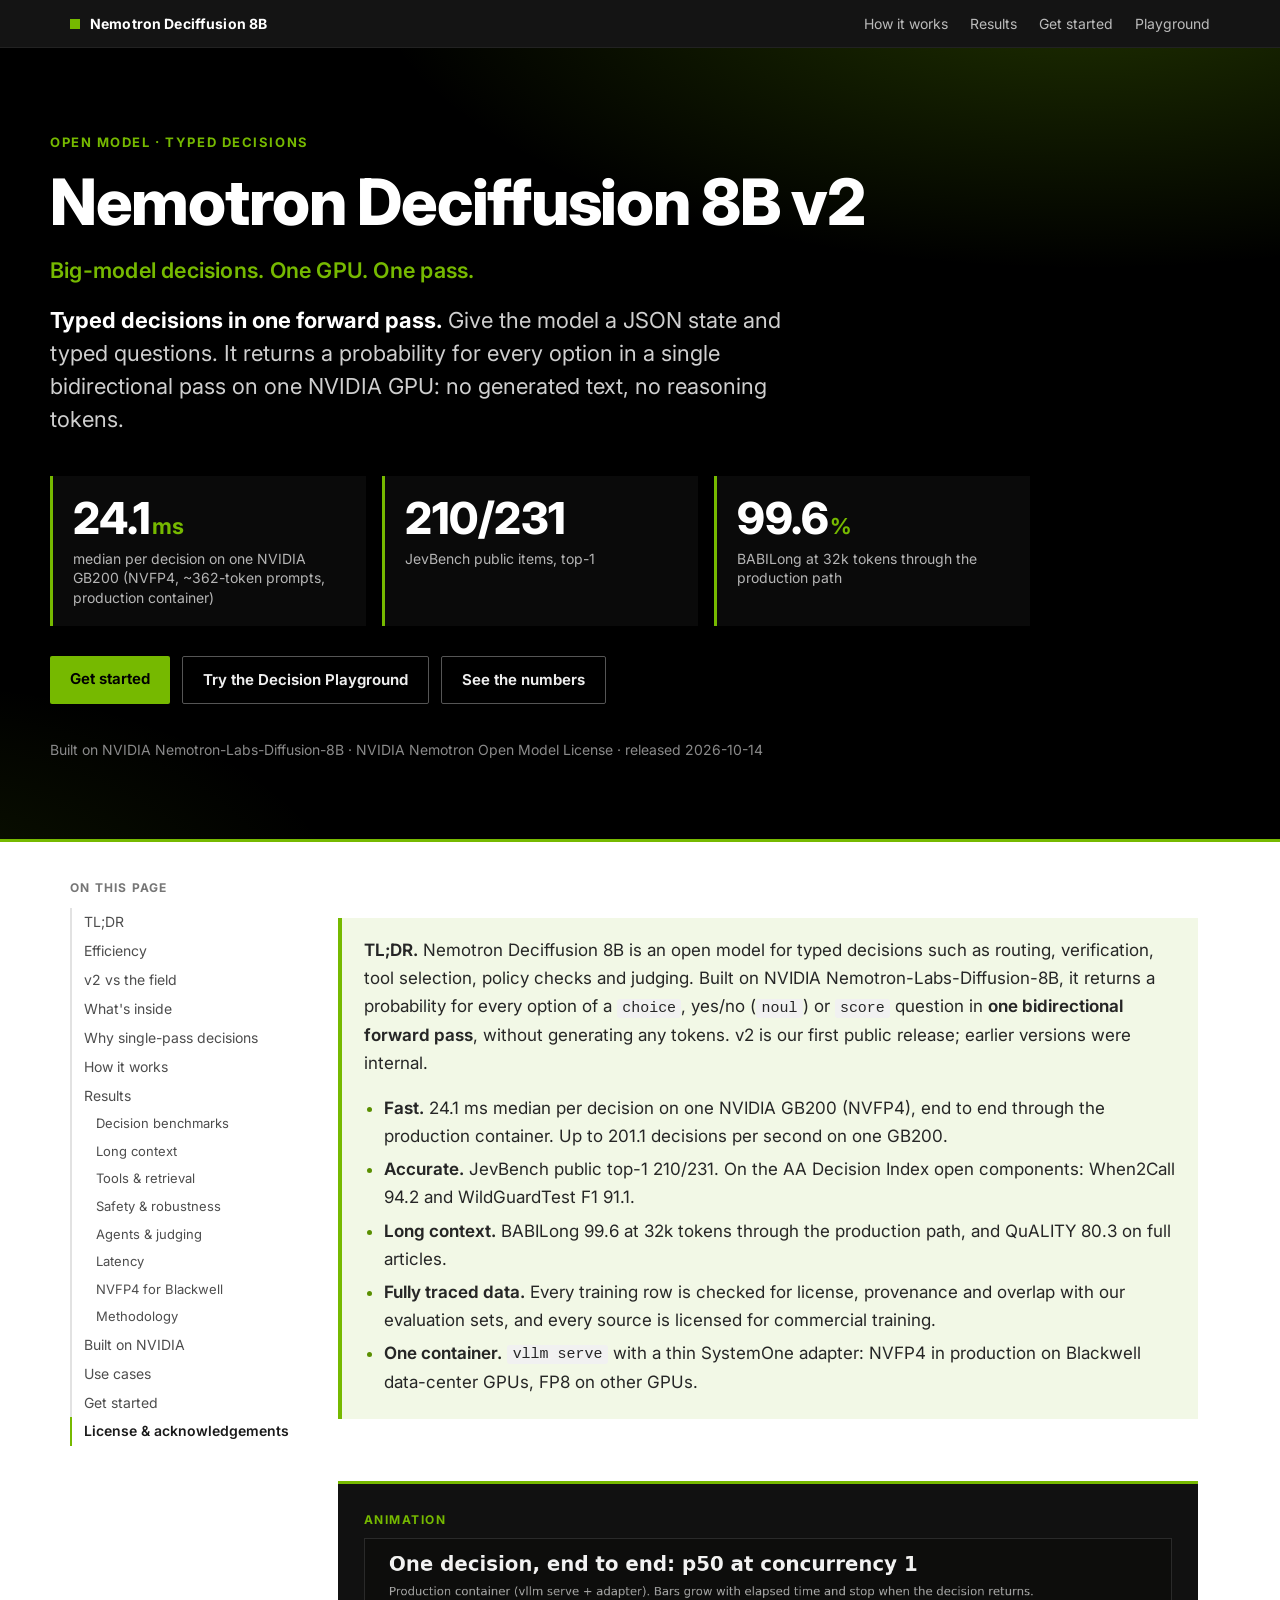
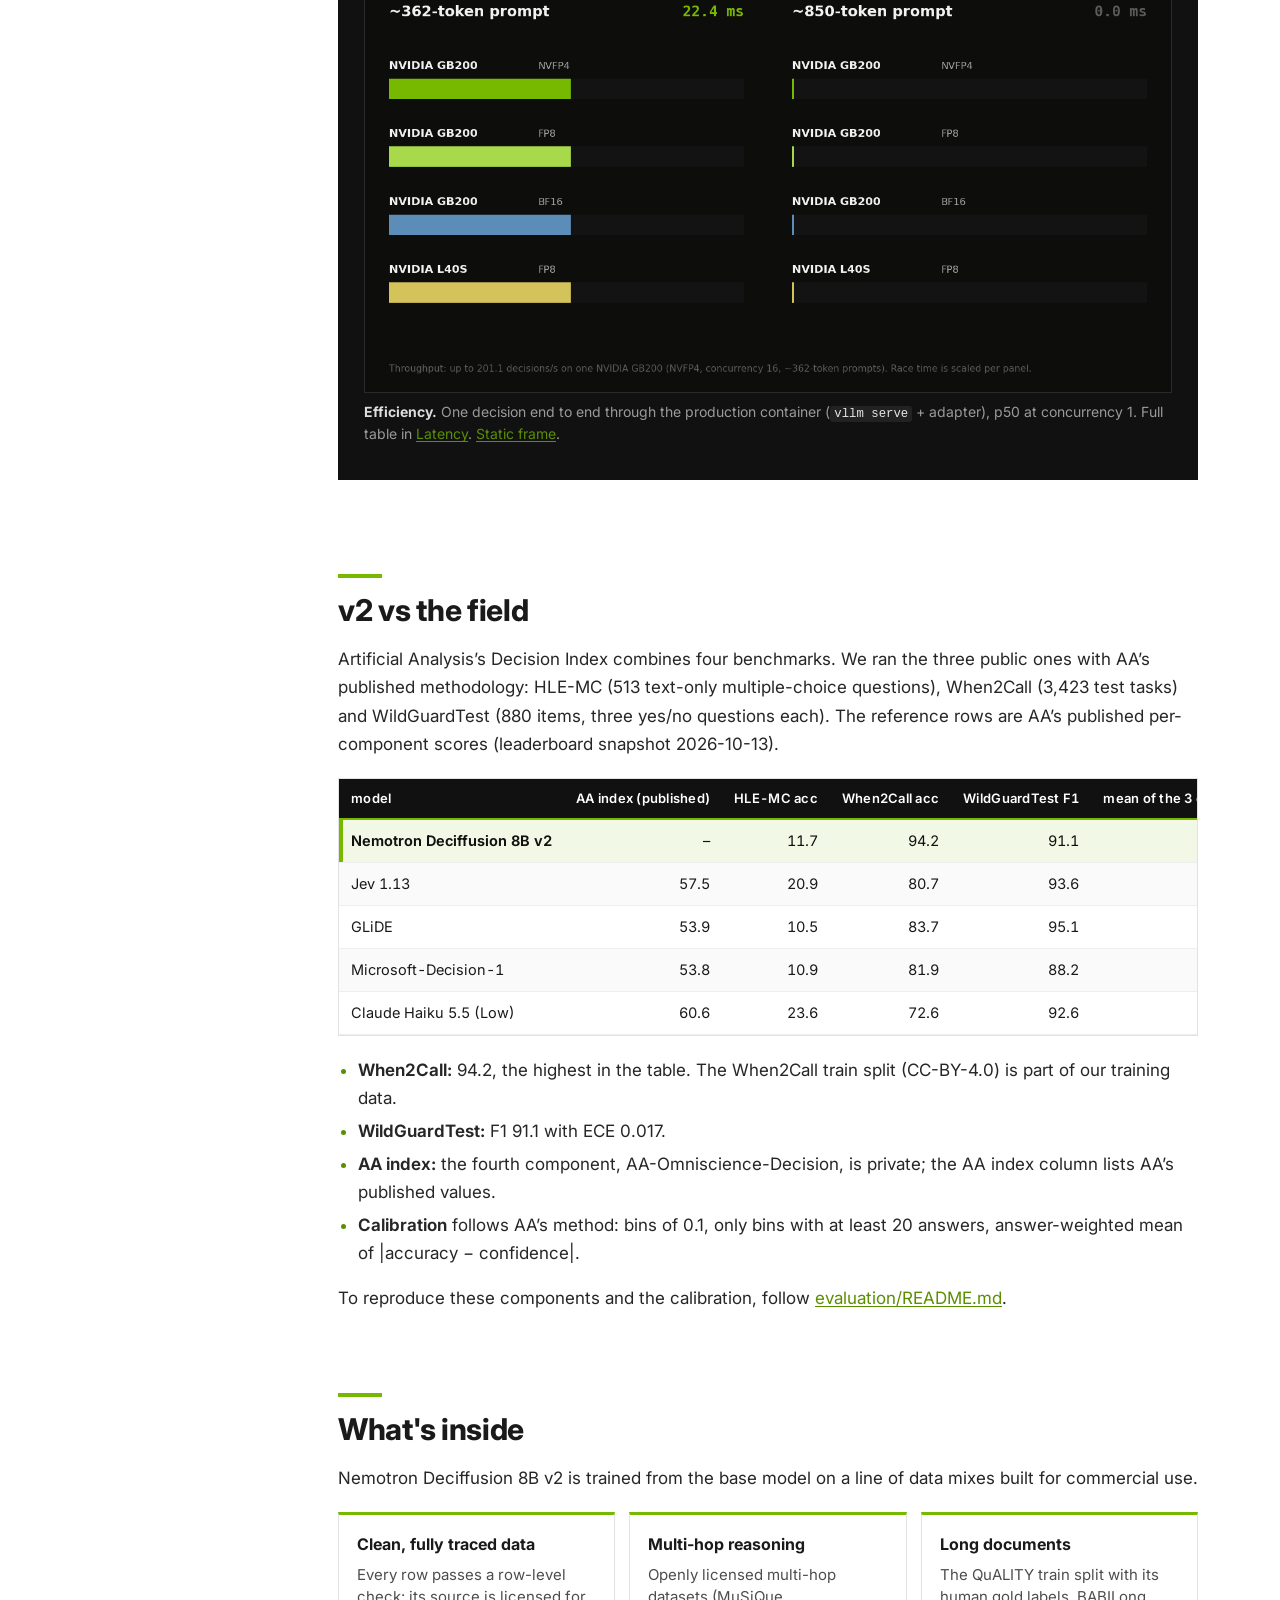
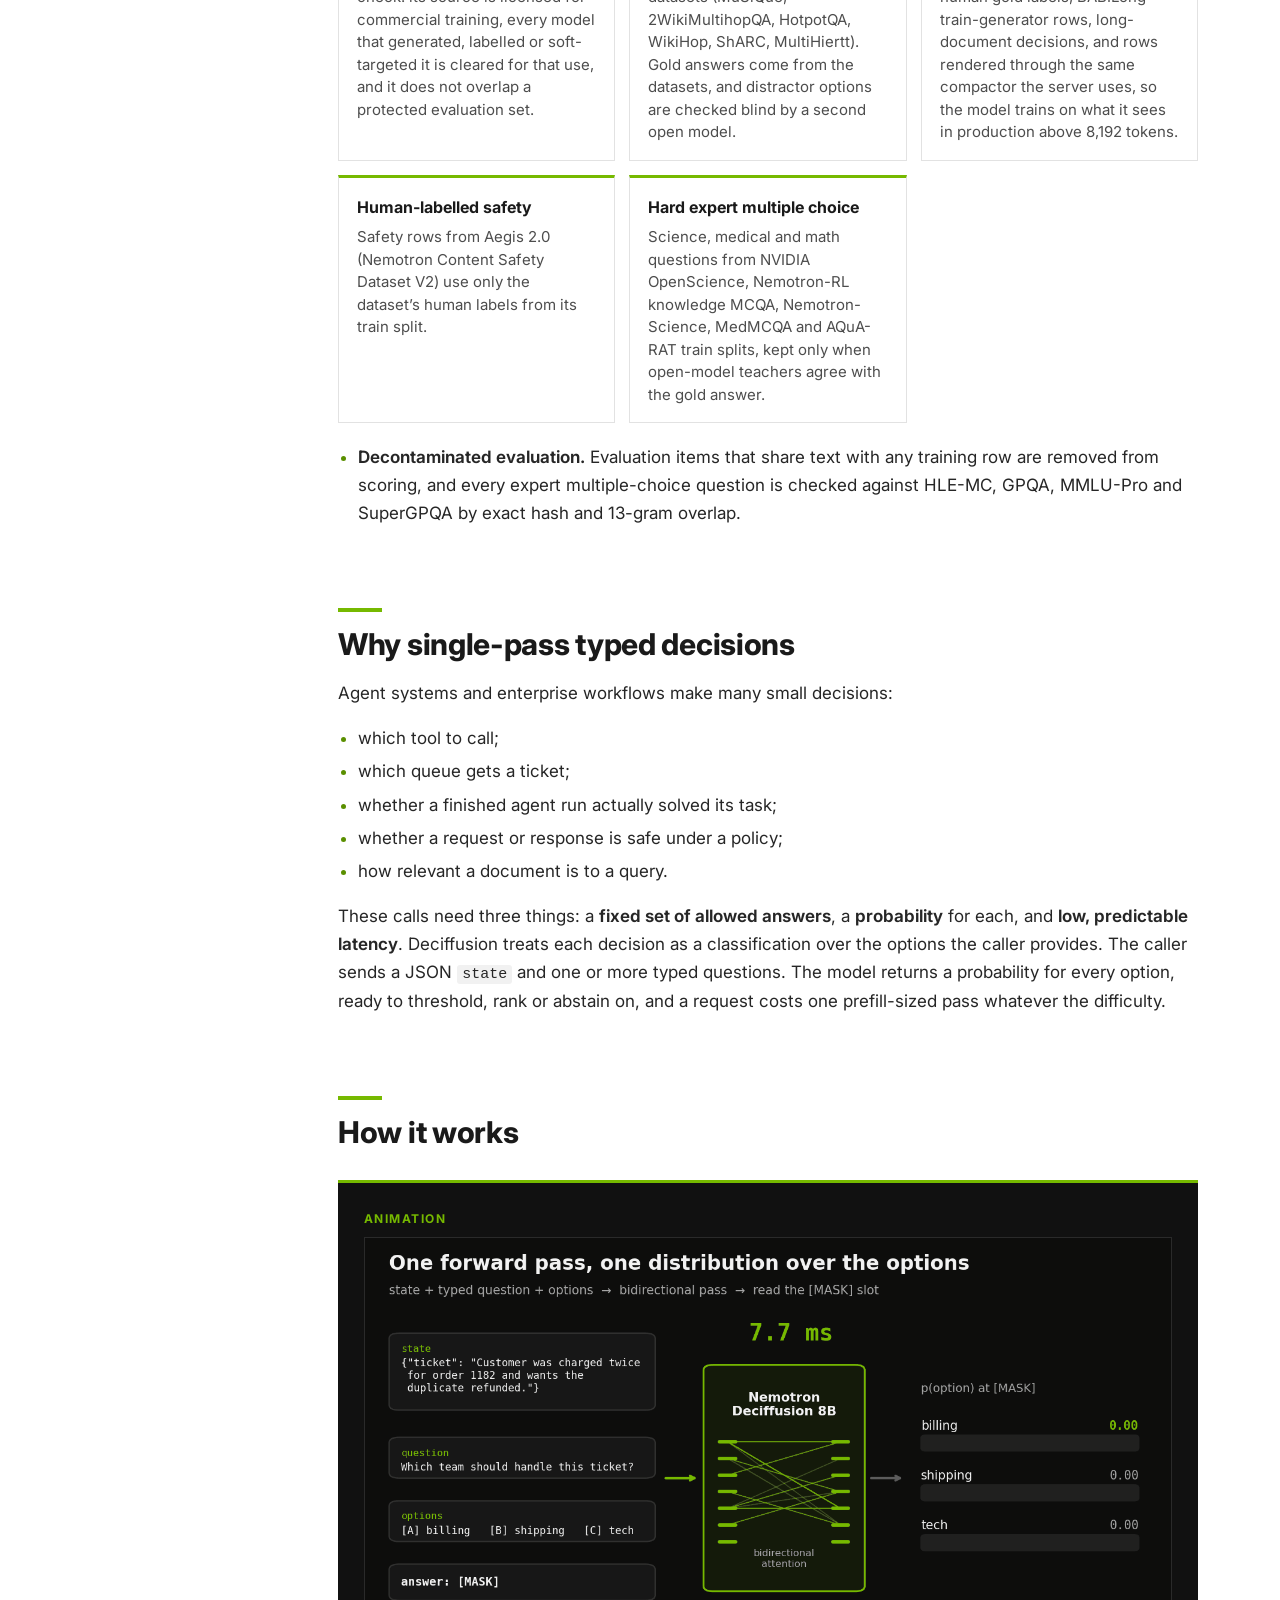
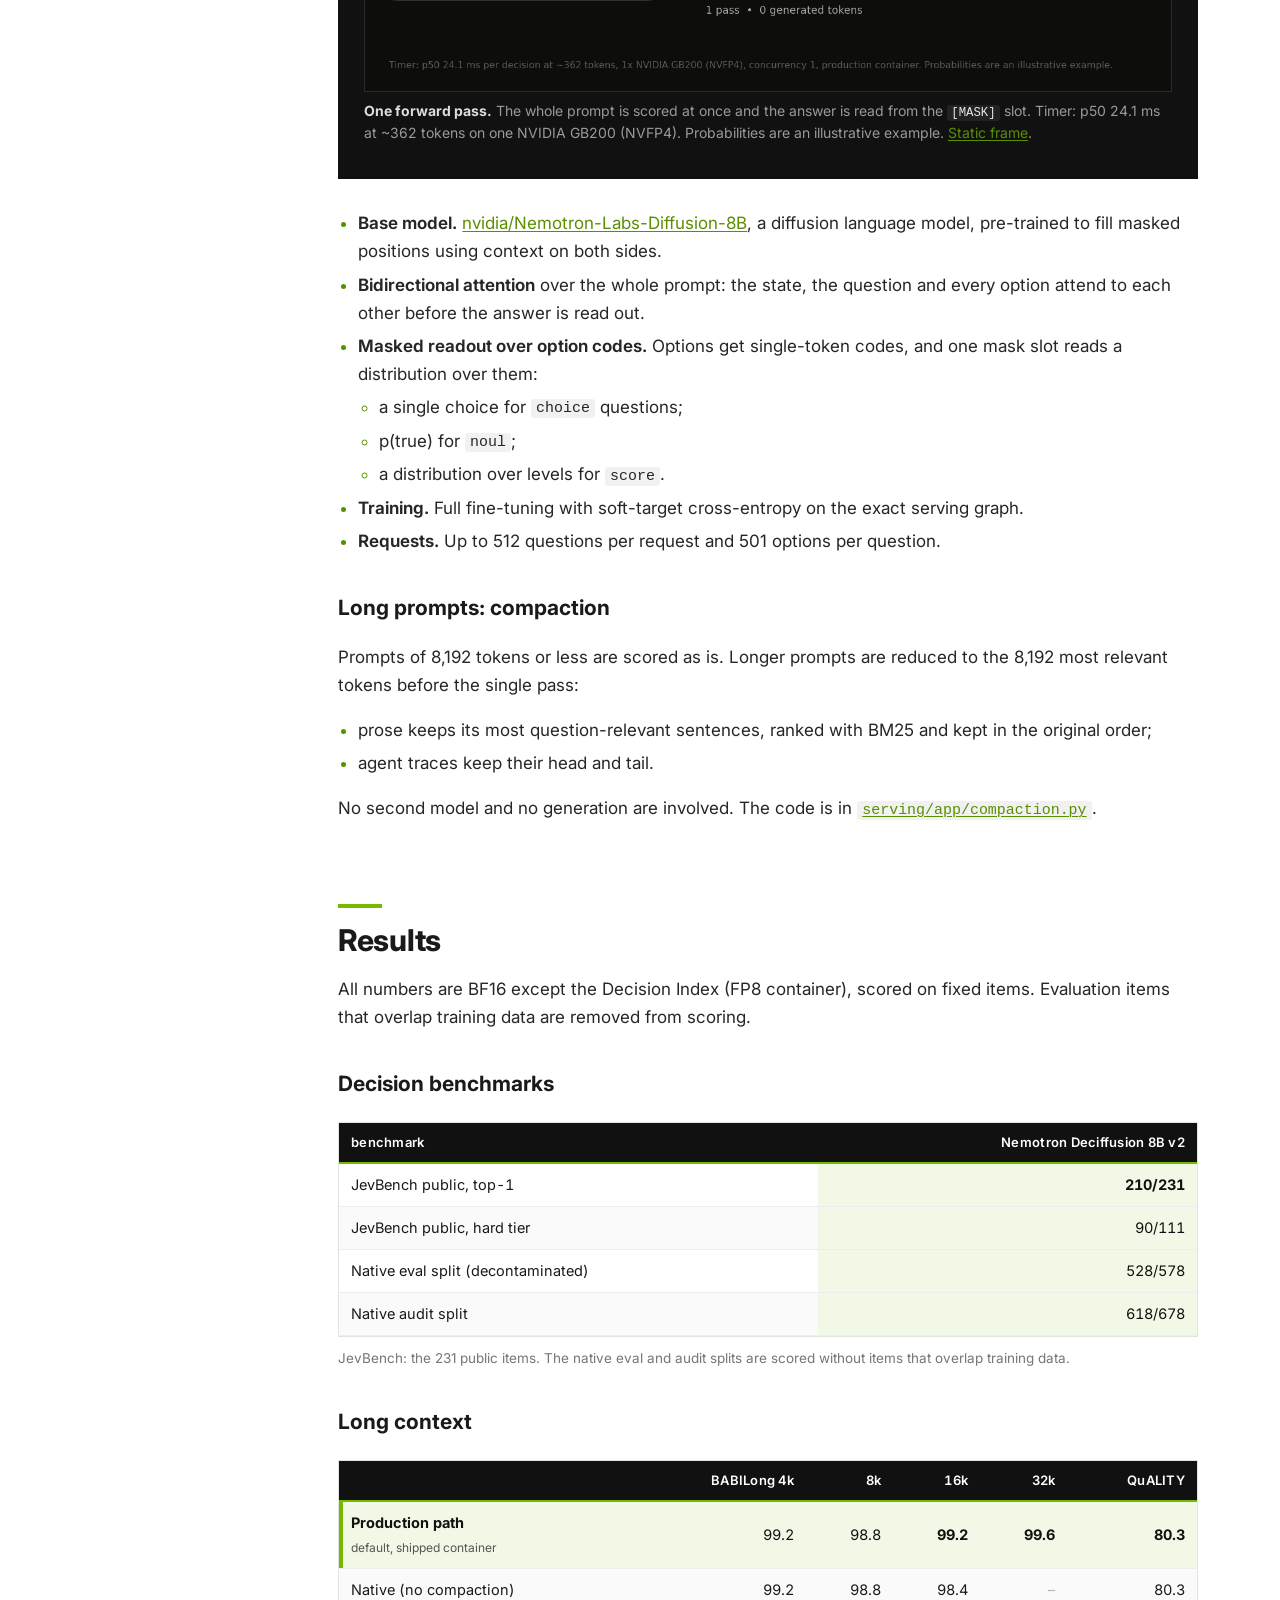
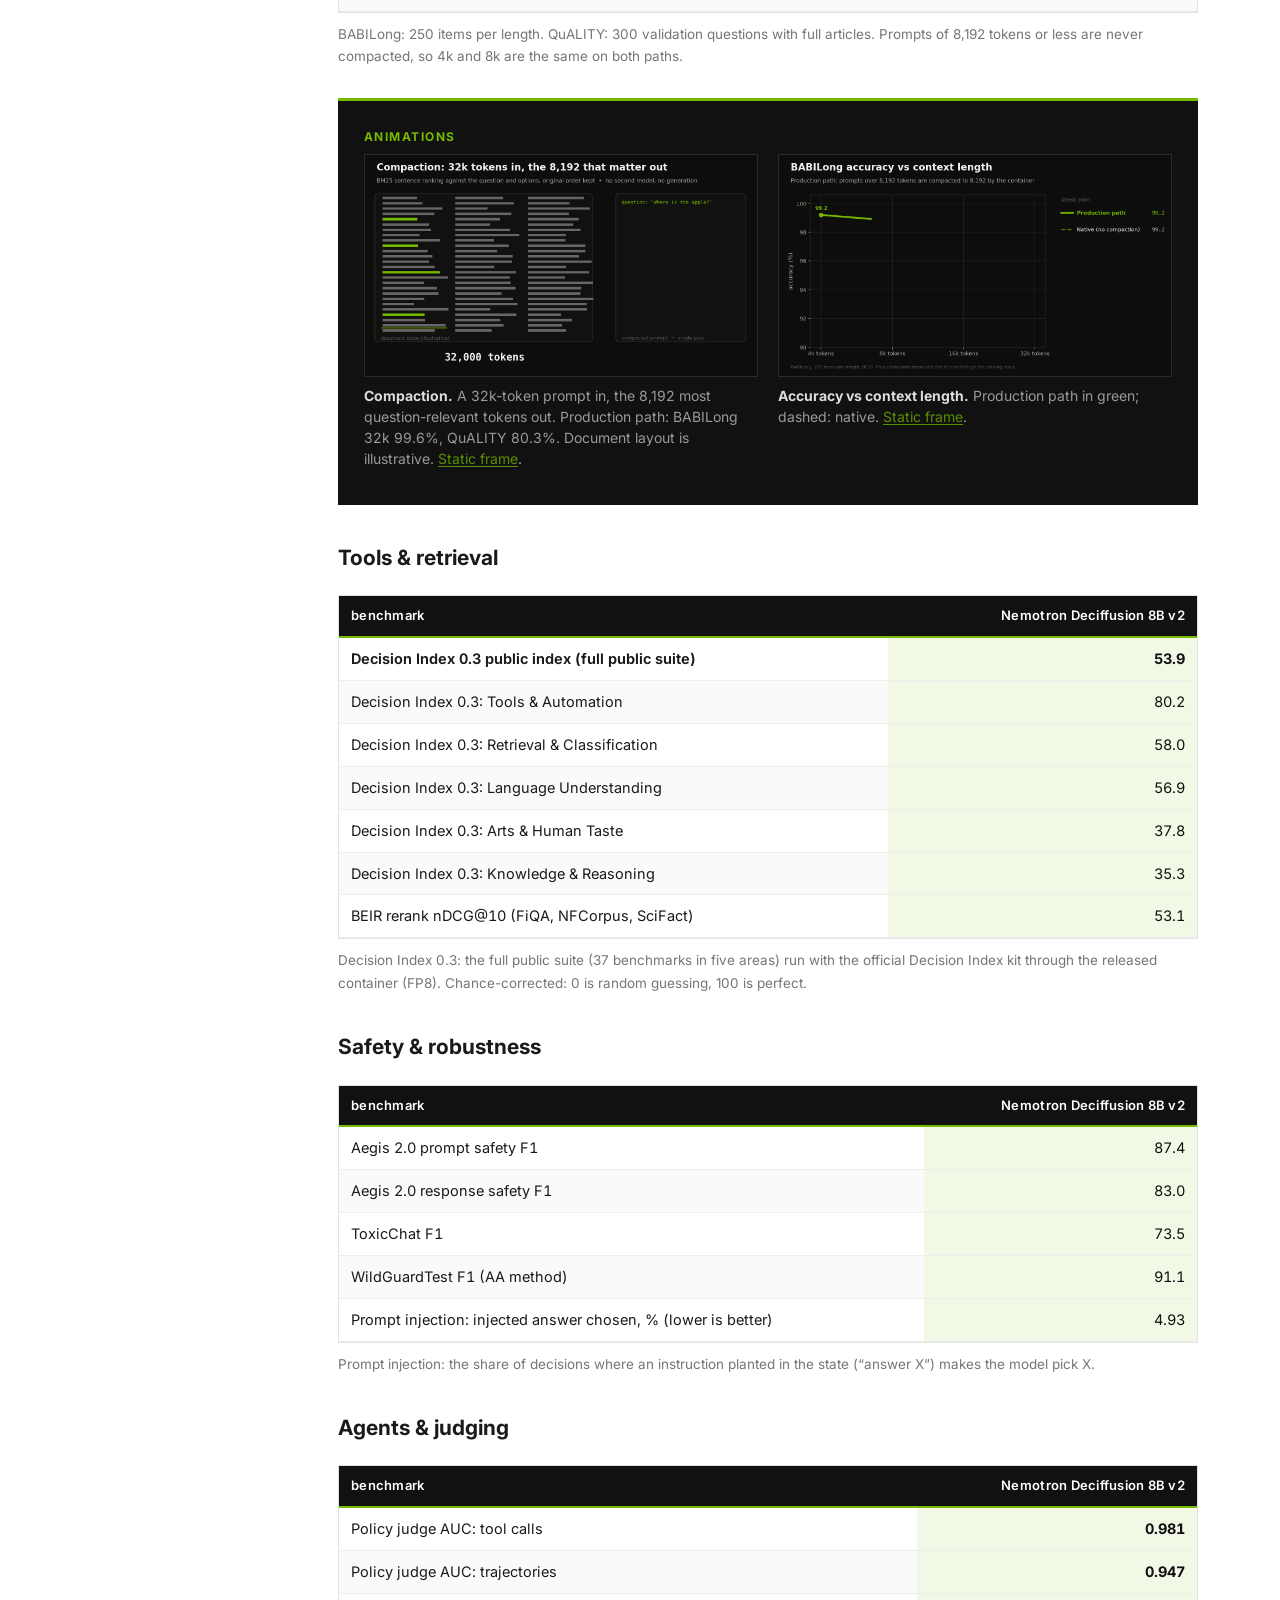
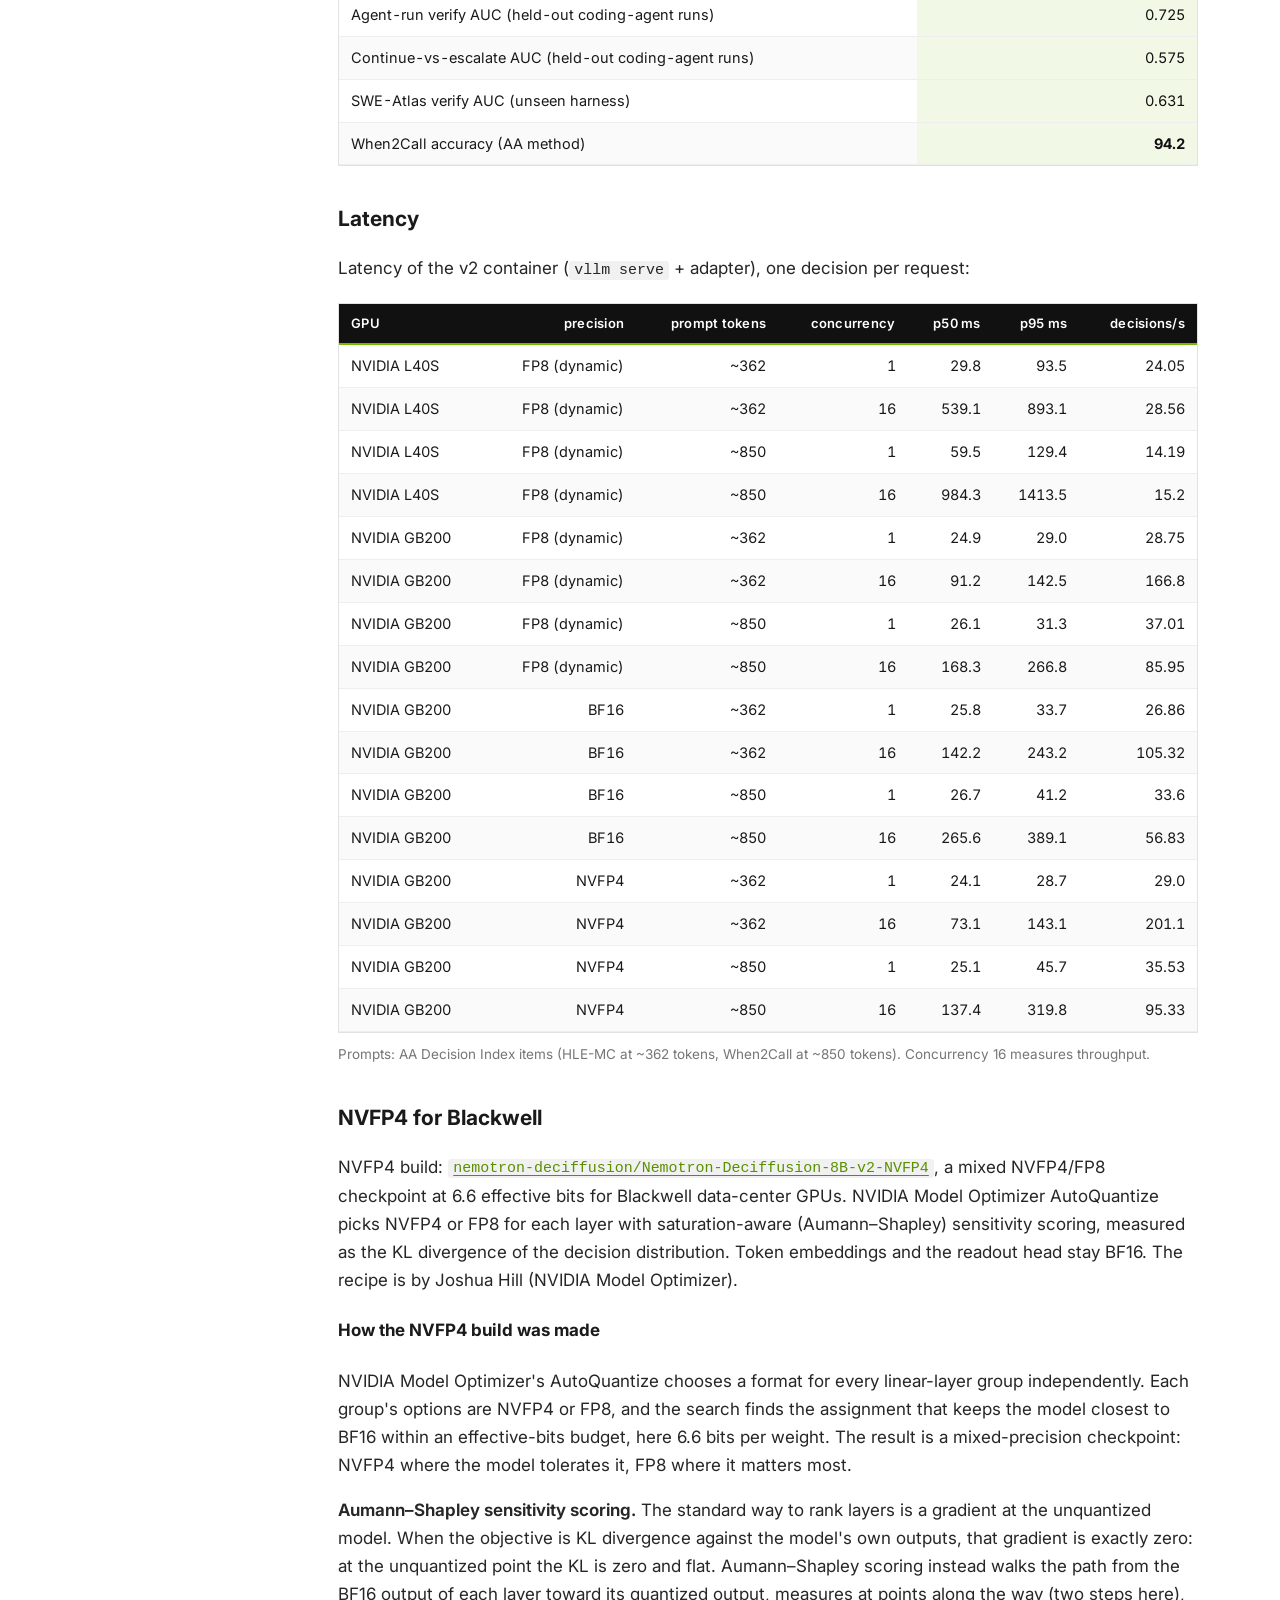
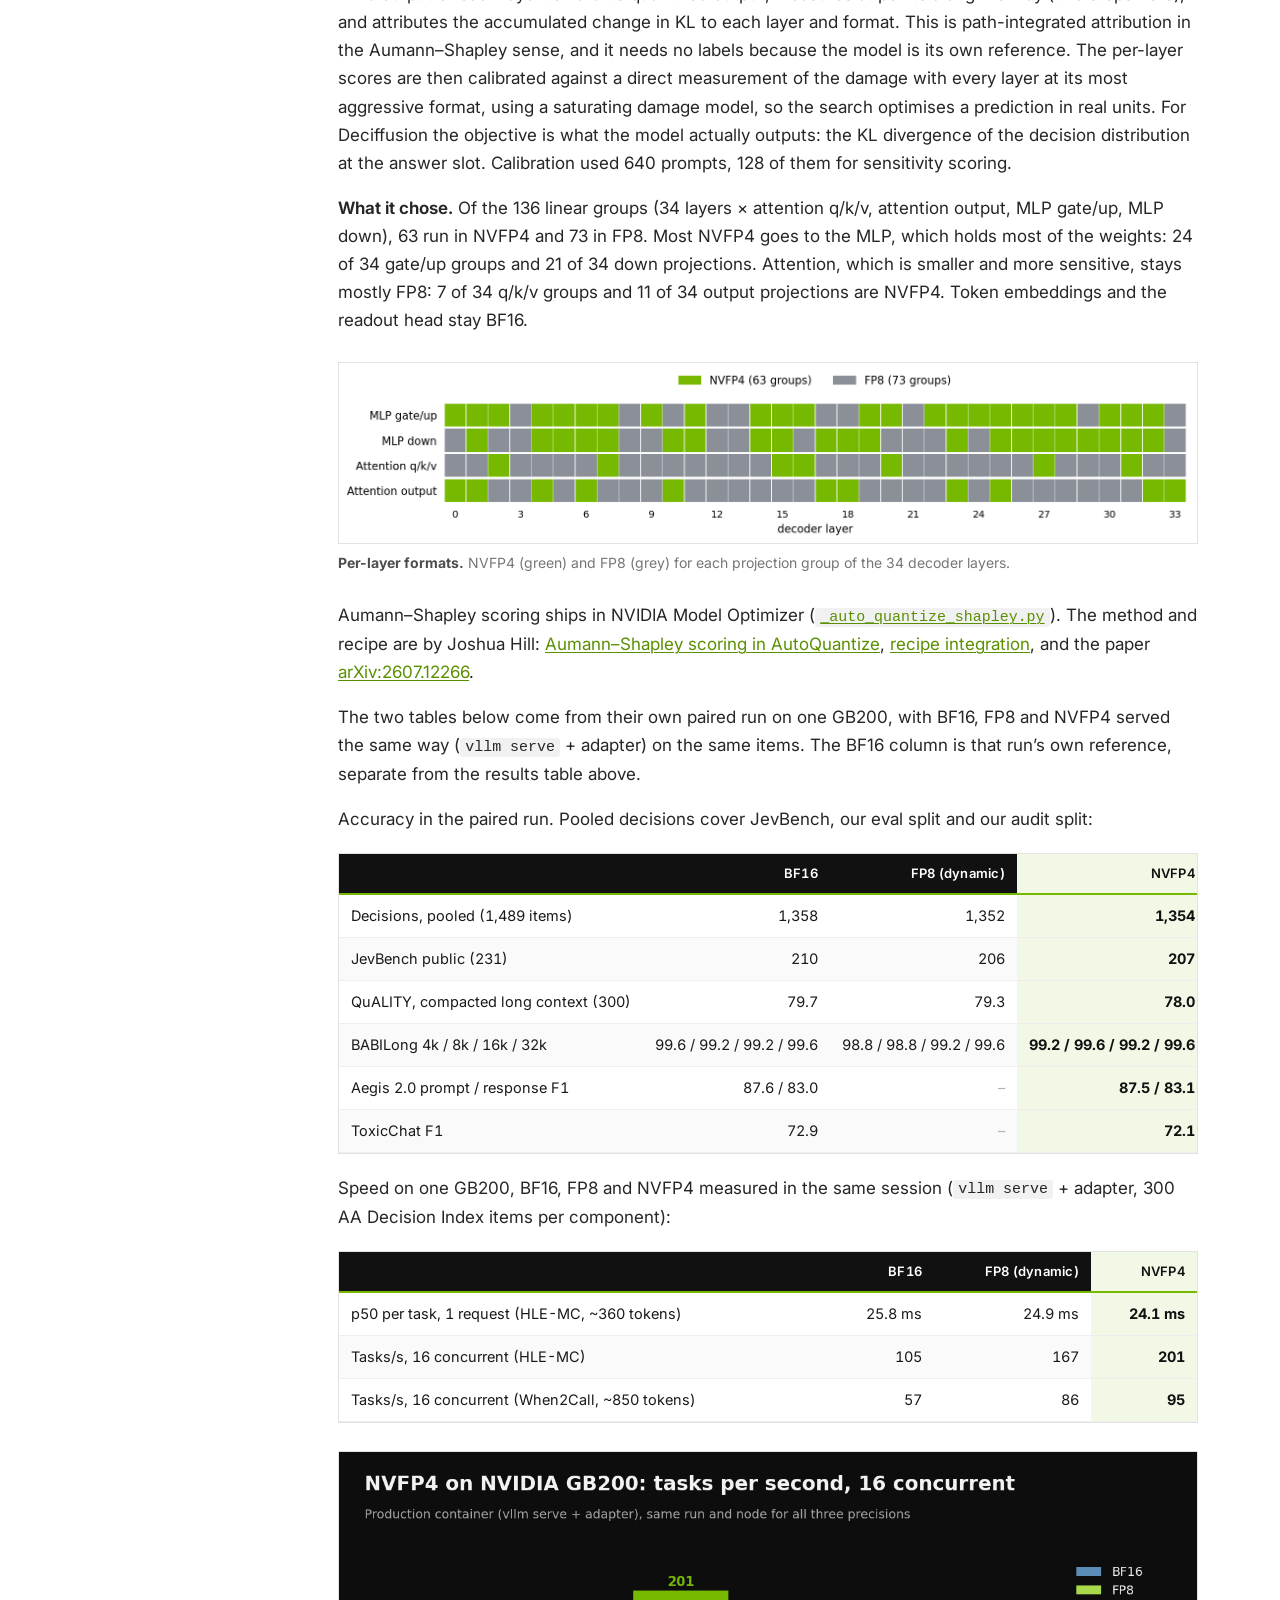
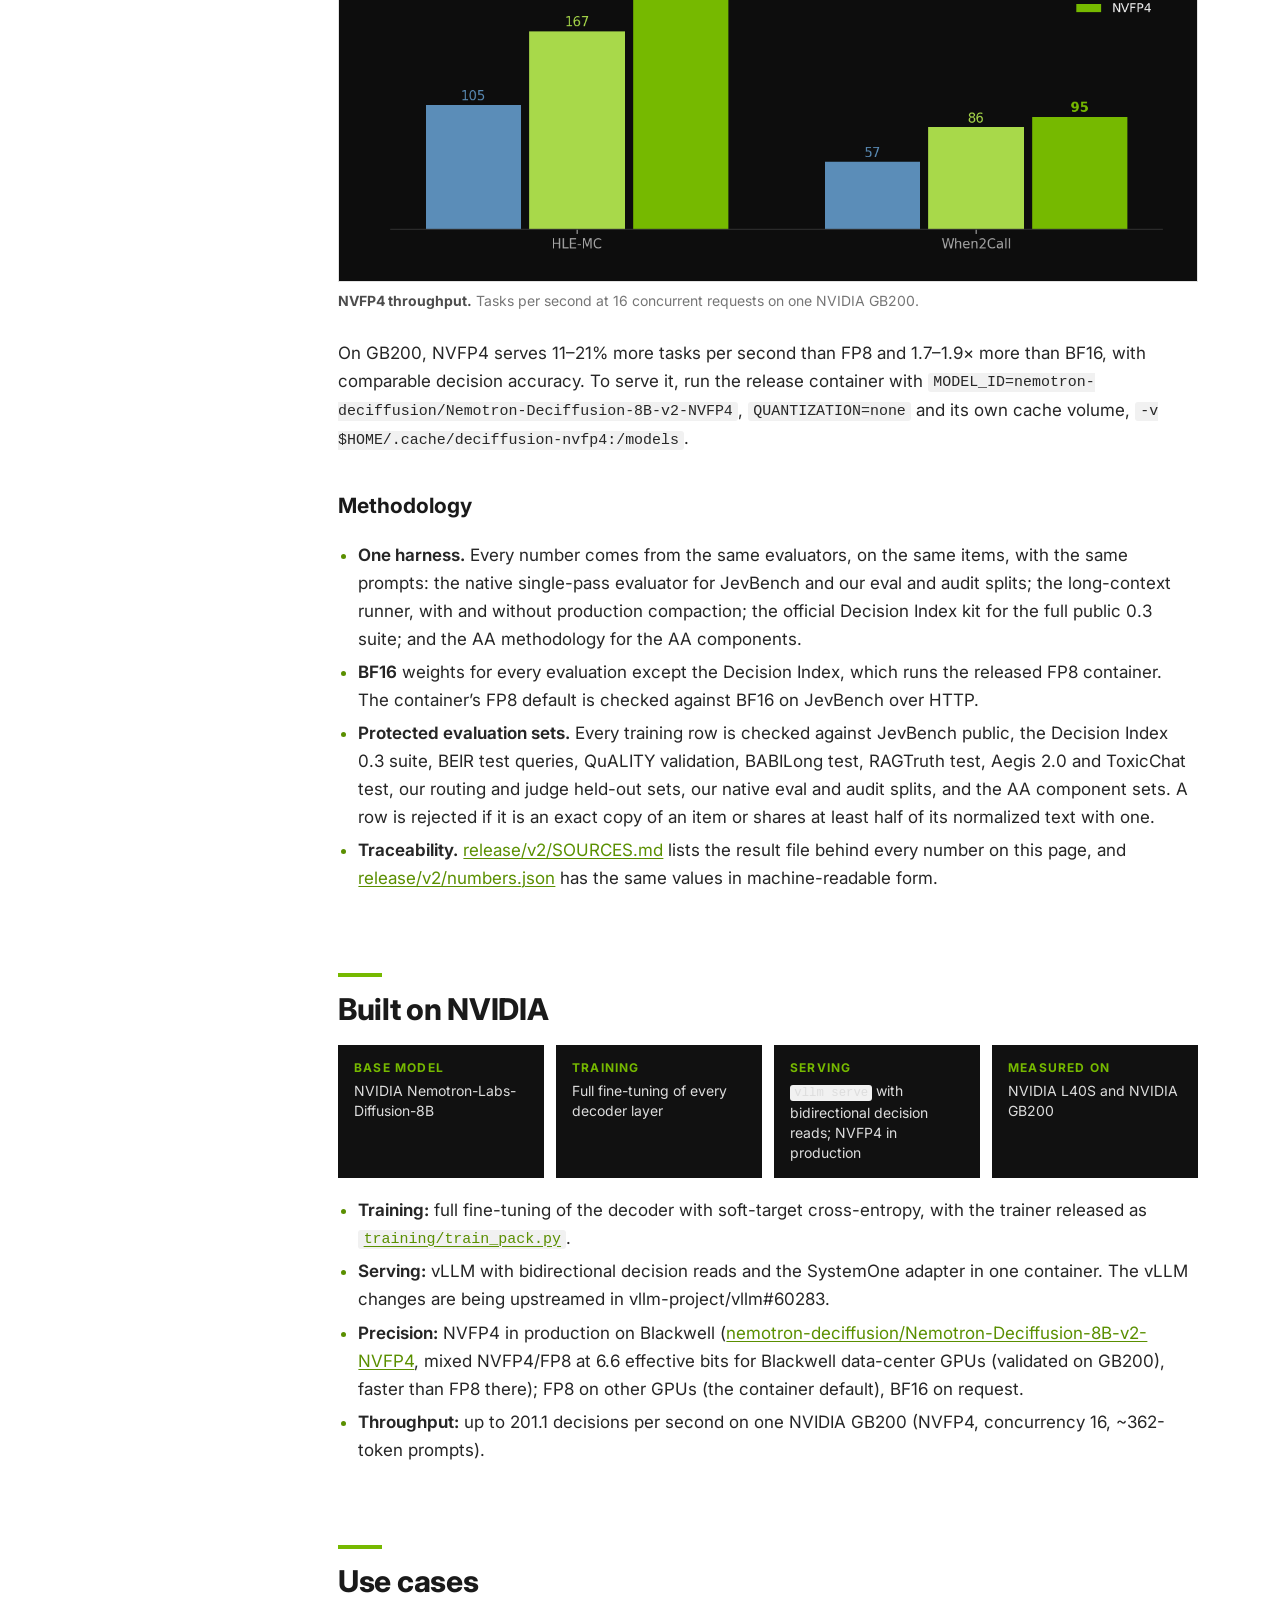
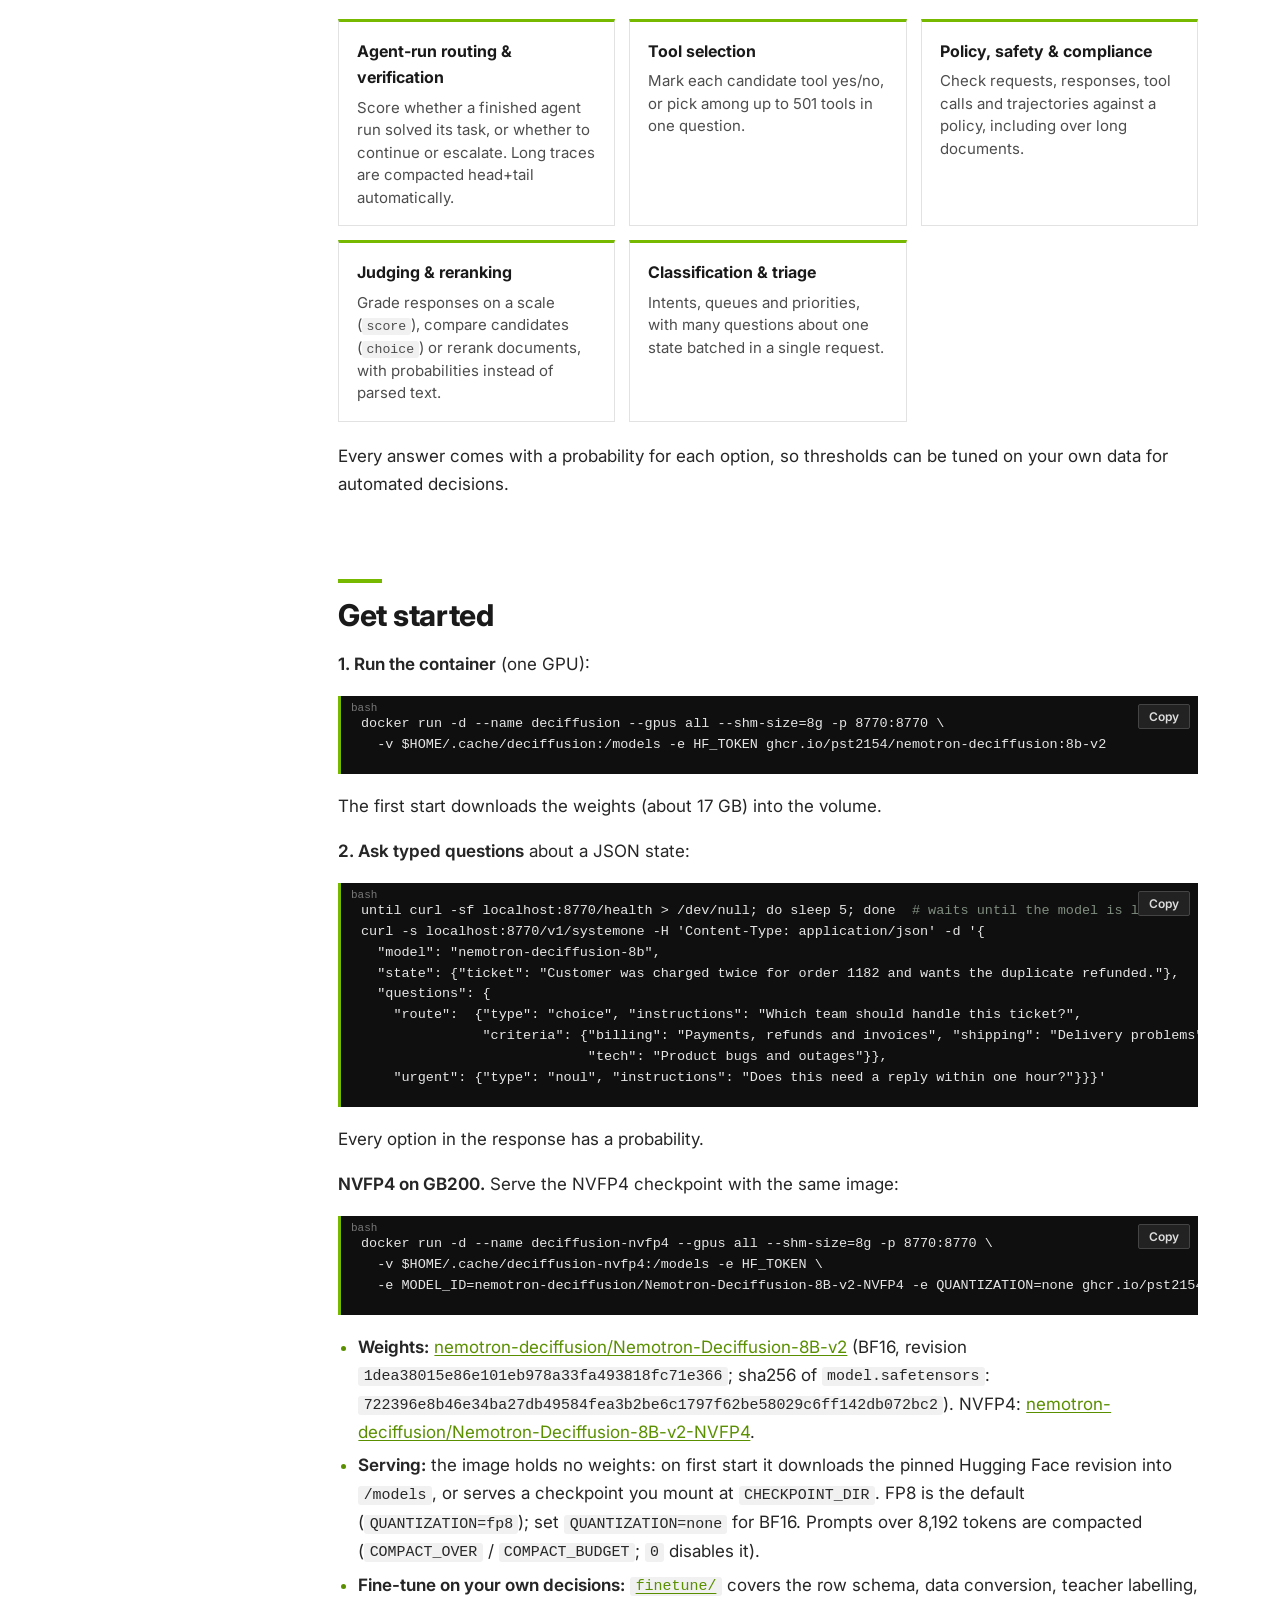
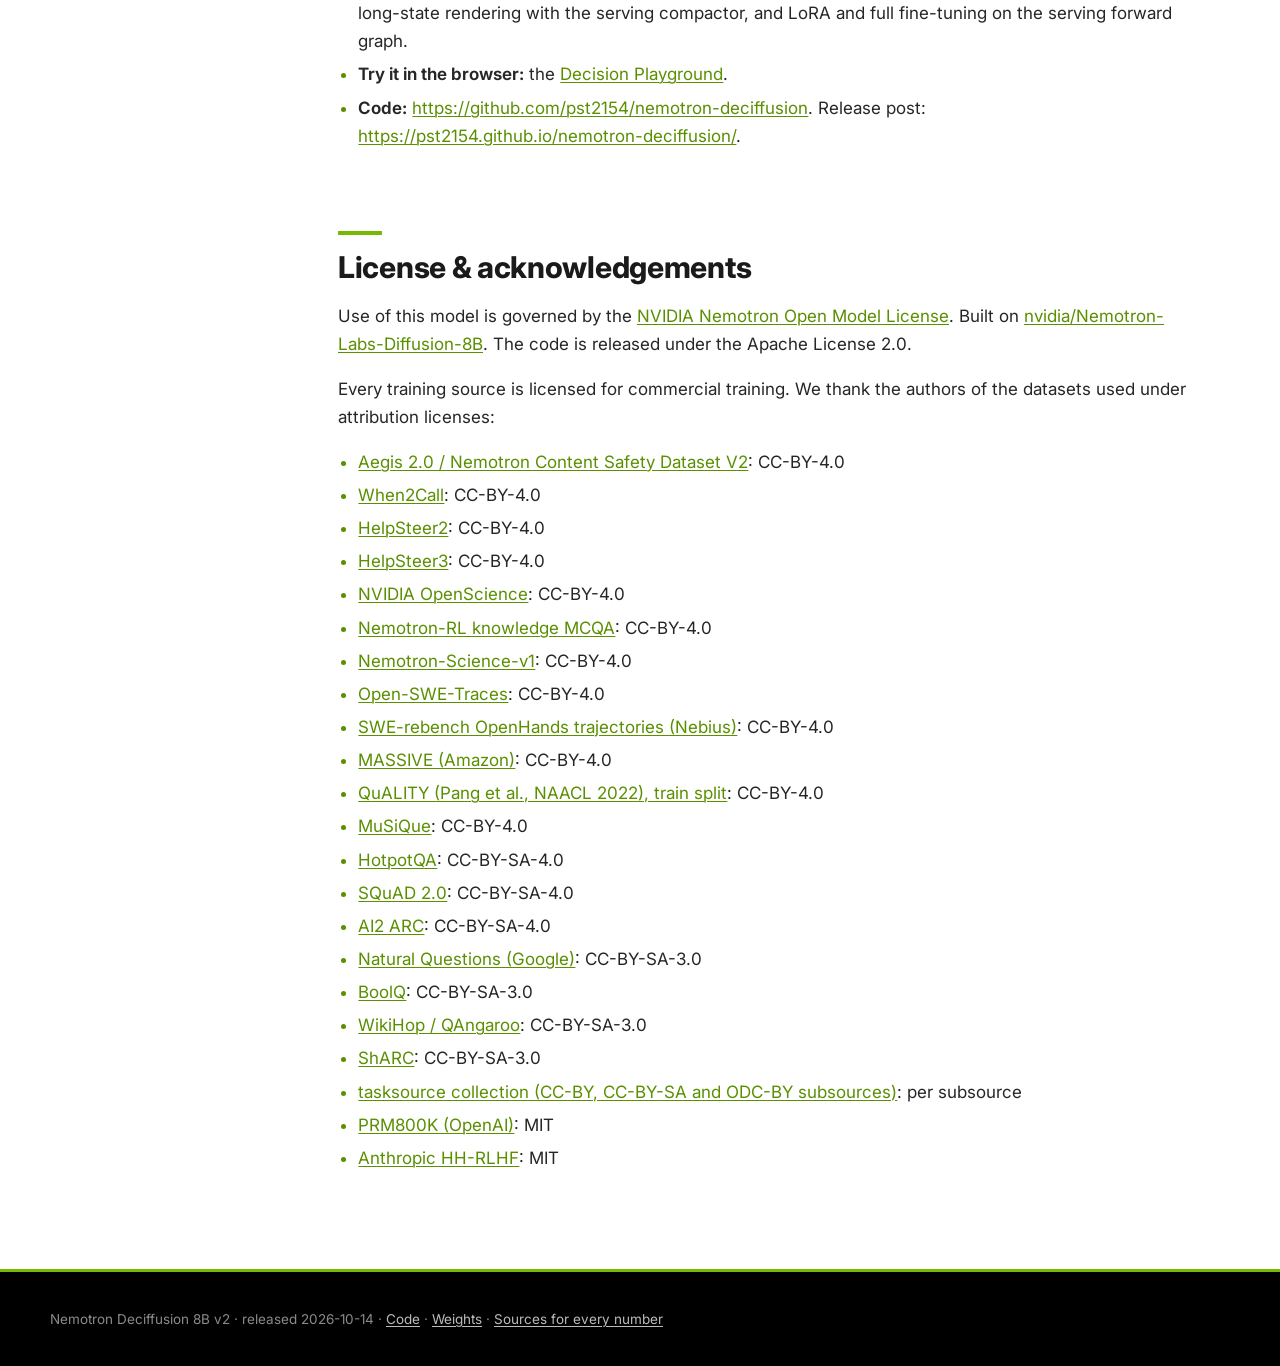
==== commit 48a09e0f: "Link the release post to the project website Co-Authored-By: Claude Opus 5.5 <noreply@anthropic.com>" ====
--- a/docs/site/index.html
+++ b/docs/site/index.html
@@ -429,7 +429,7 @@
     <li><strong>Serving:</strong> the image holds no weights: on first start it downloads the pinned Hugging Face revision into <code>/models</code>, or serves a checkpoint you mount at <code>CHECKPOINT_DIR</code>. FP8 is the default (<code>QUANTIZATION=fp8</code>); set <code>QUANTIZATION=none</code> for BF16. Prompts over 8,192 tokens are compacted (<code>COMPACT_OVER</code> / <code>COMPACT_BUDGET</code>; <code>0</code> disables it).</li>
     <li><strong>Fine-tune on your own decisions:</strong> <a href="https://github.com/pst2154/nemotron-deciffusion/tree/main/finetune"><code>finetune/</code></a> covers the row schema, data conversion, teacher labelling, long-state rendering with the serving compactor, and LoRA and full fine-tuning on the serving forward graph.</li>
     <li><strong>Try it in the browser:</strong> the <a href="playground/">Decision Playground</a>.</li>
-    <li><strong>Code:</strong> <a href="https://github.com/pst2154/nemotron-deciffusion">https://github.com/pst2154/nemotron-deciffusion</a>. Release post: <a href="https://gist.github.com/pst2154/33a43e3f0c144f8200d3ce2f48c3925b">gist</a>.</li>
+    <li><strong>Code:</strong> <a href="https://github.com/pst2154/nemotron-deciffusion">https://github.com/pst2154/nemotron-deciffusion</a>. Release post: <a href="https://pst2154.github.io/nemotron-deciffusion/">https://pst2154.github.io/nemotron-deciffusion/</a>.</li>
   </ul>
 </section>
 <!-- END GET-STARTED -->
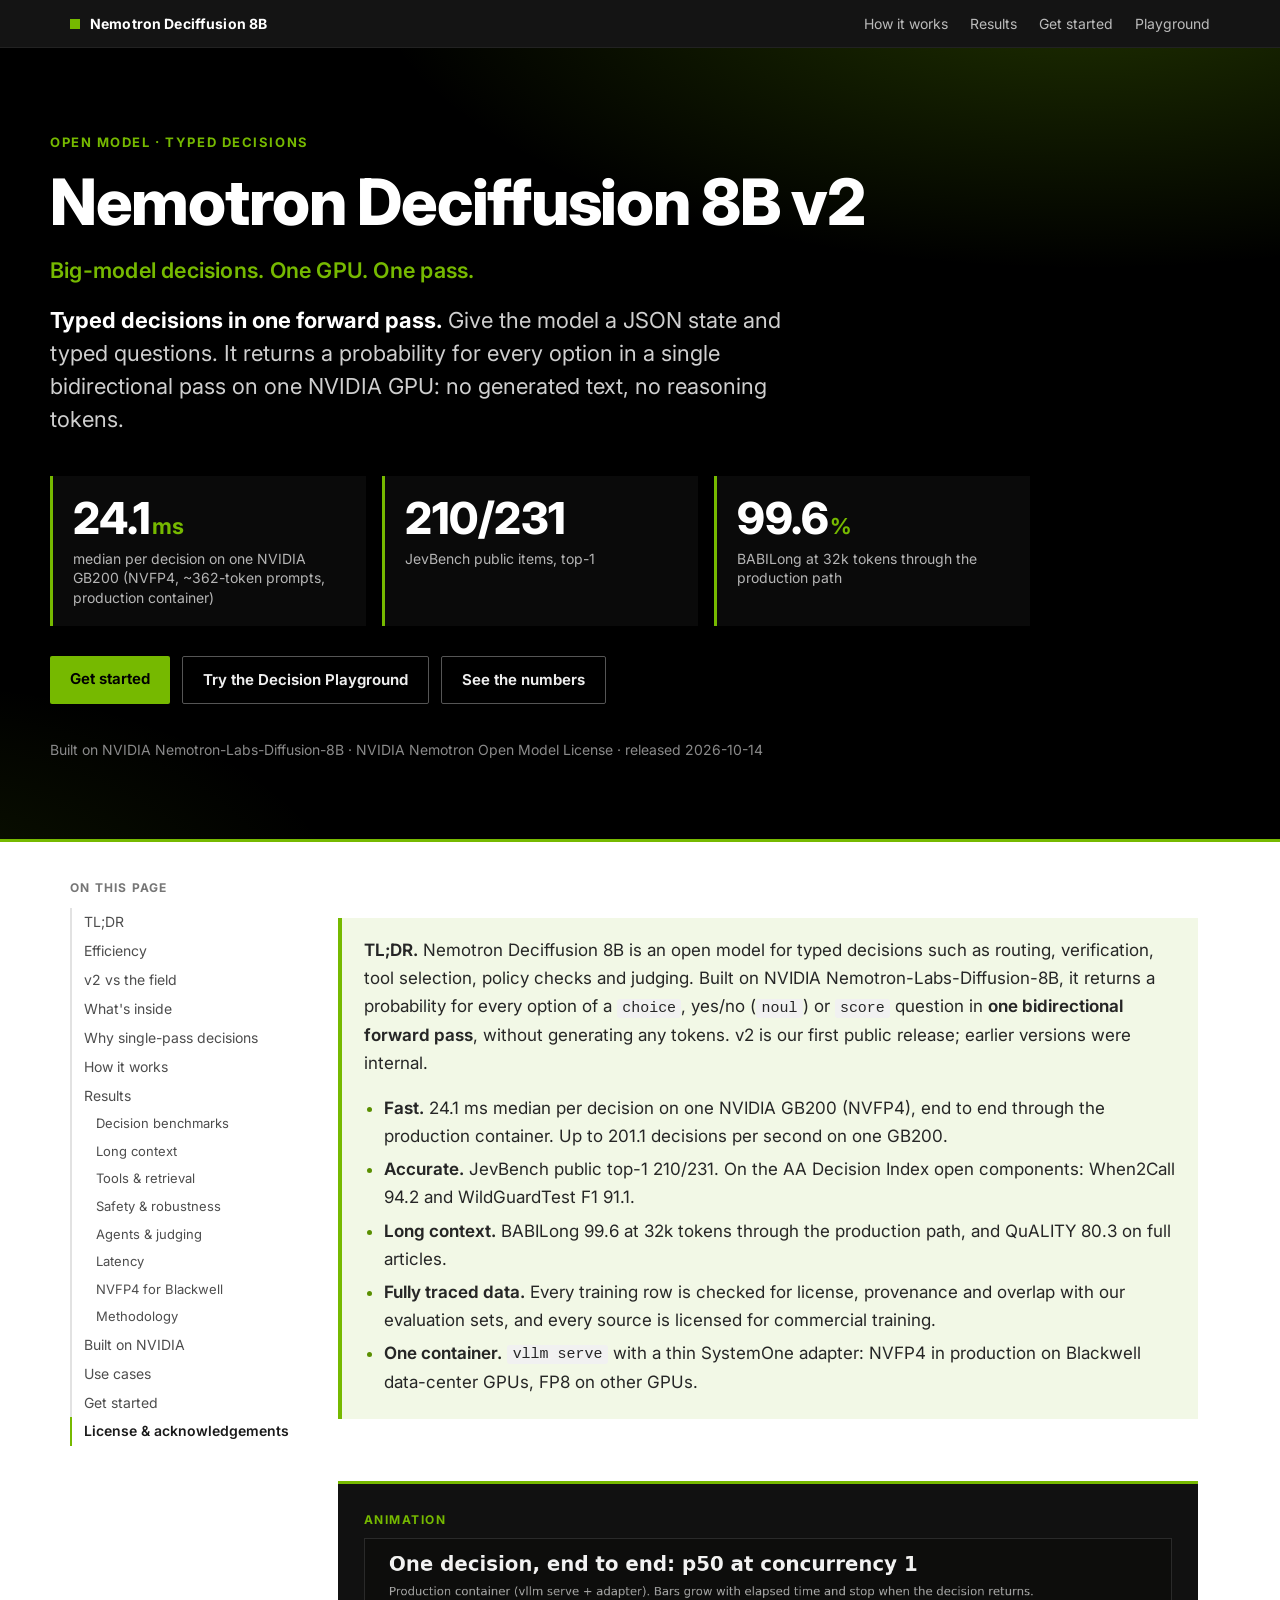
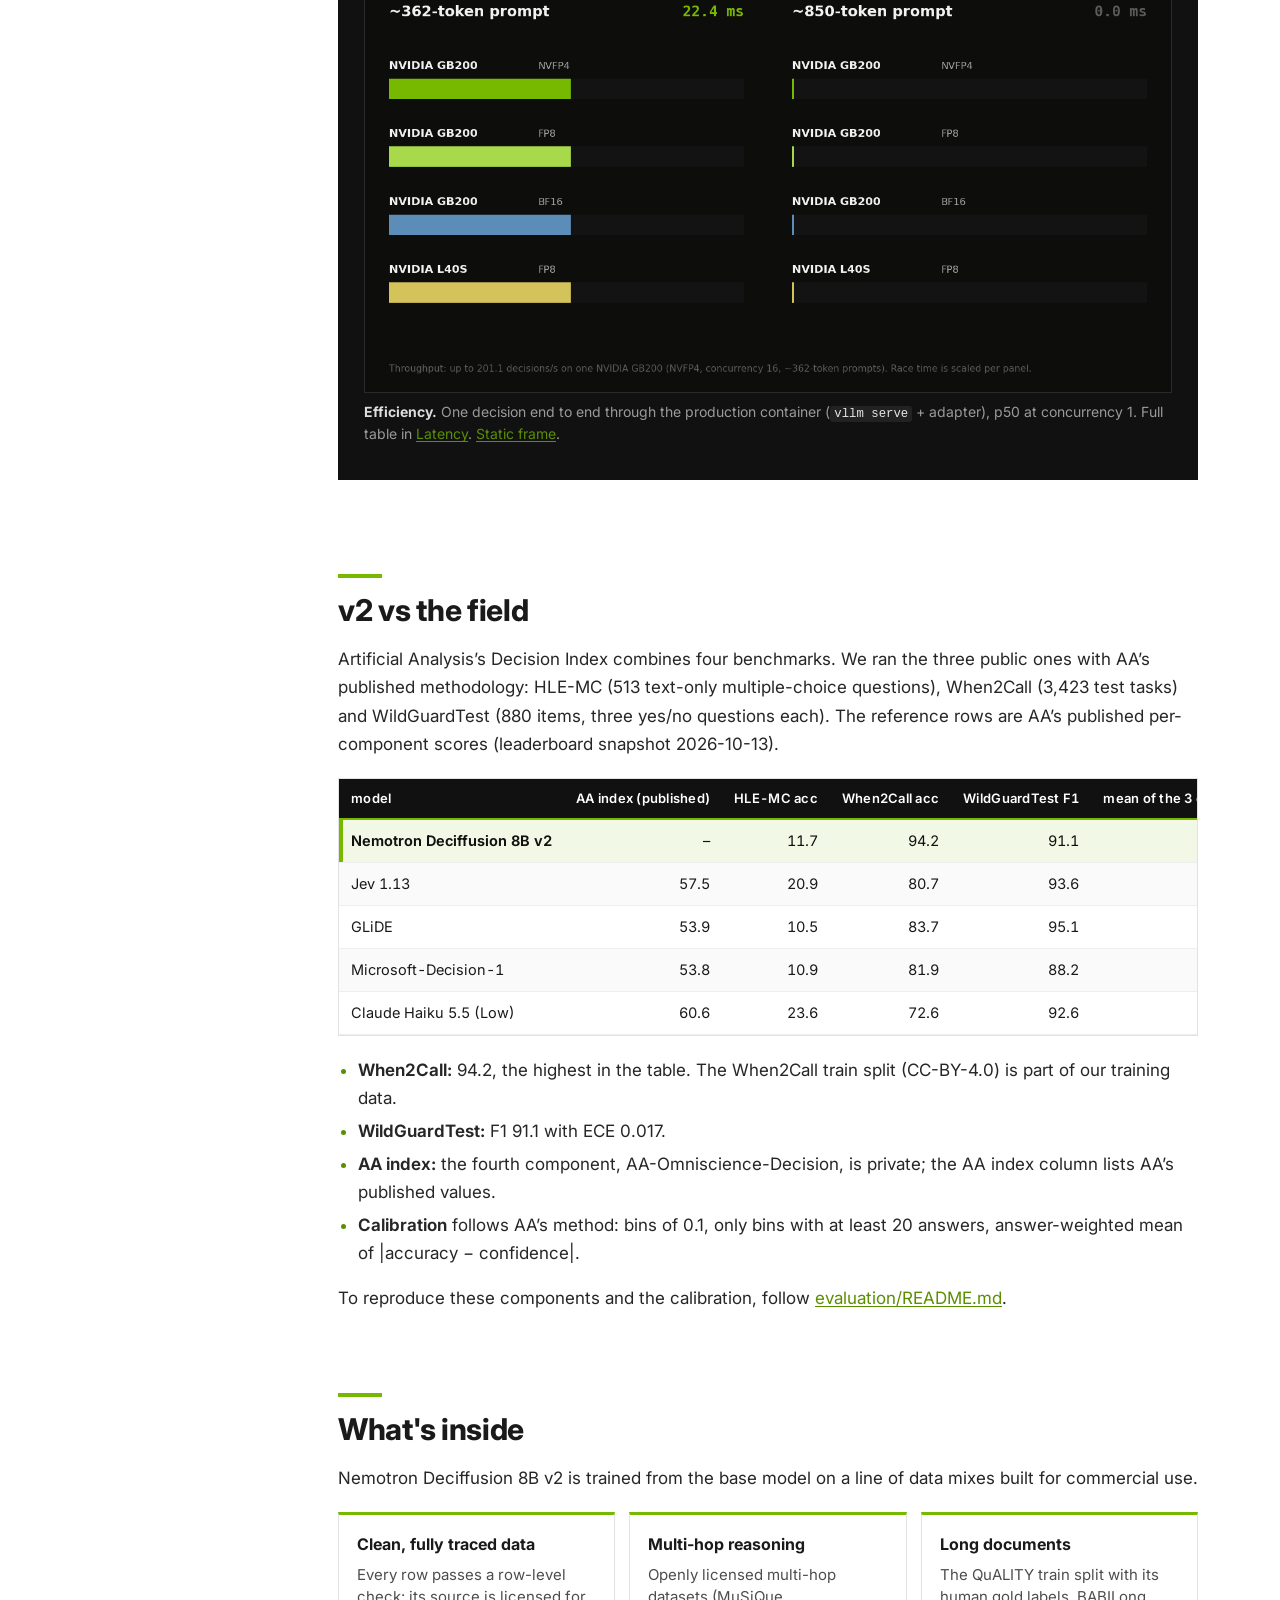
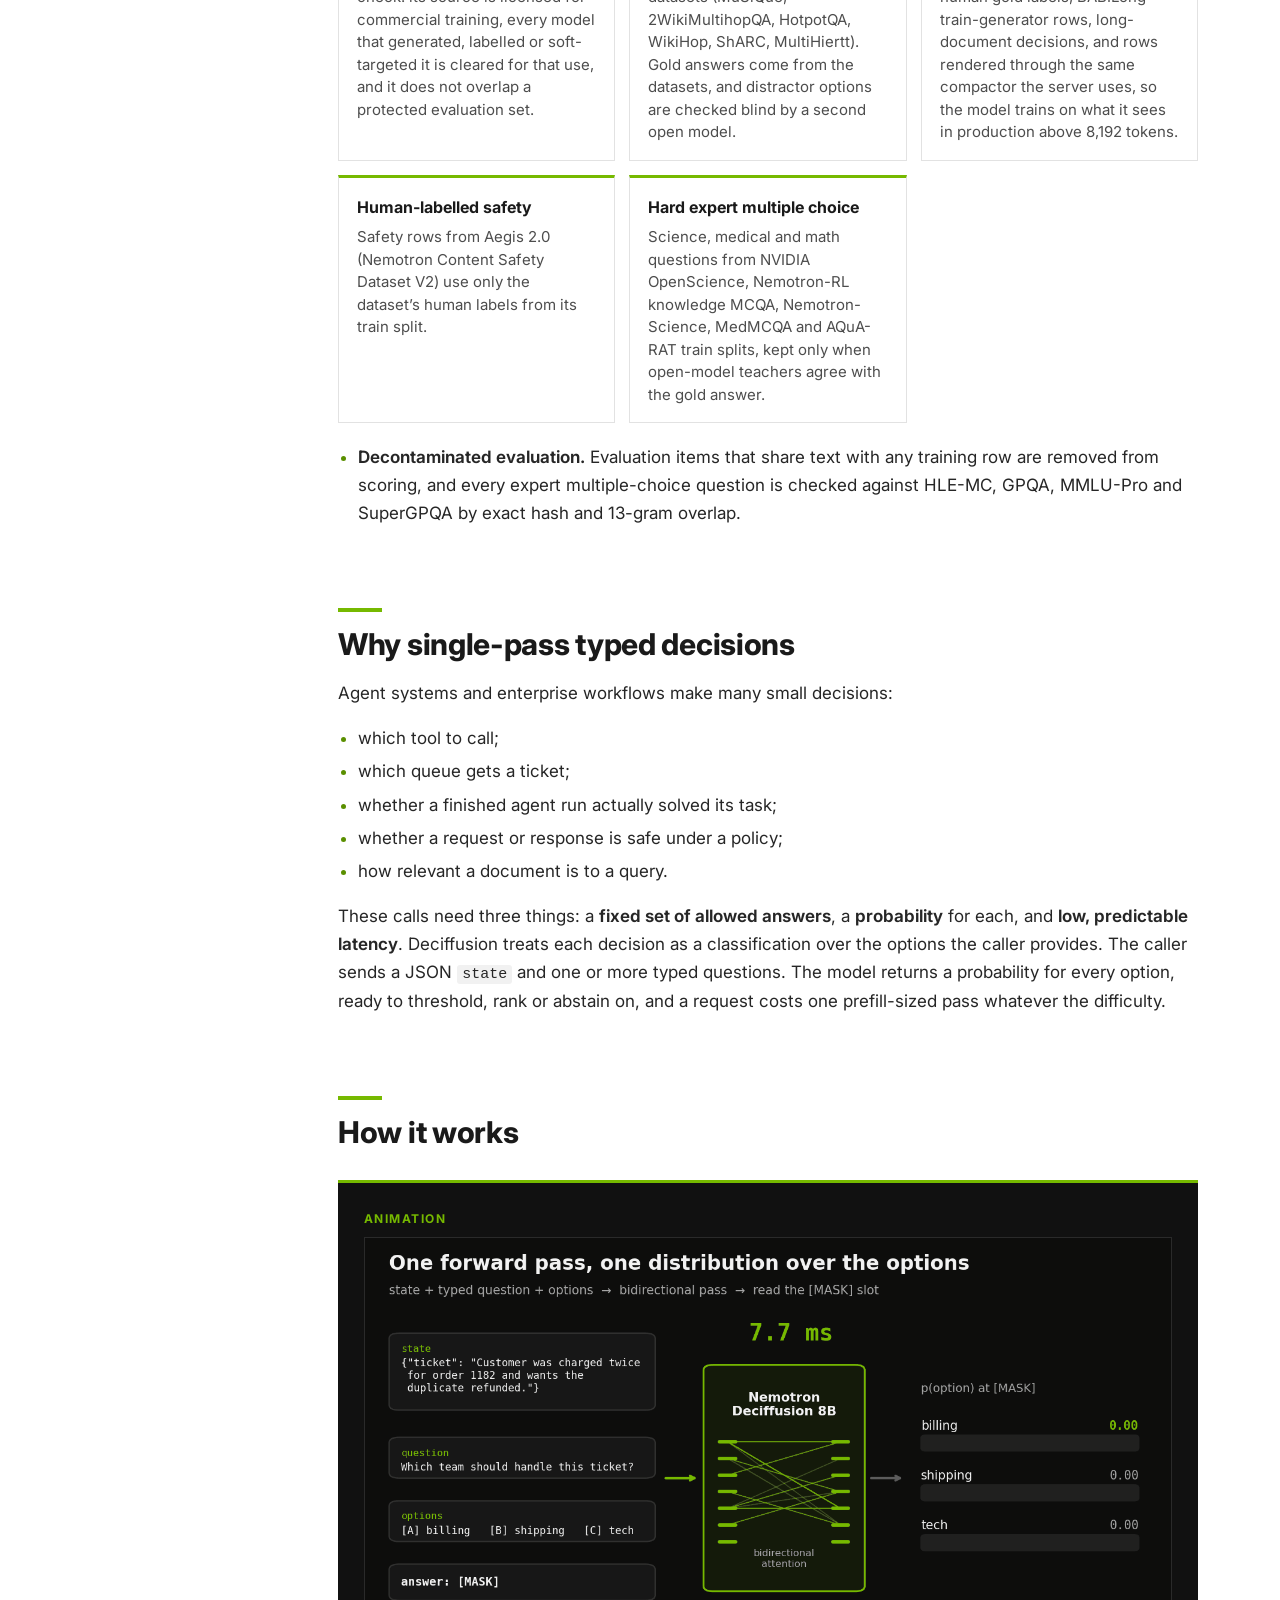
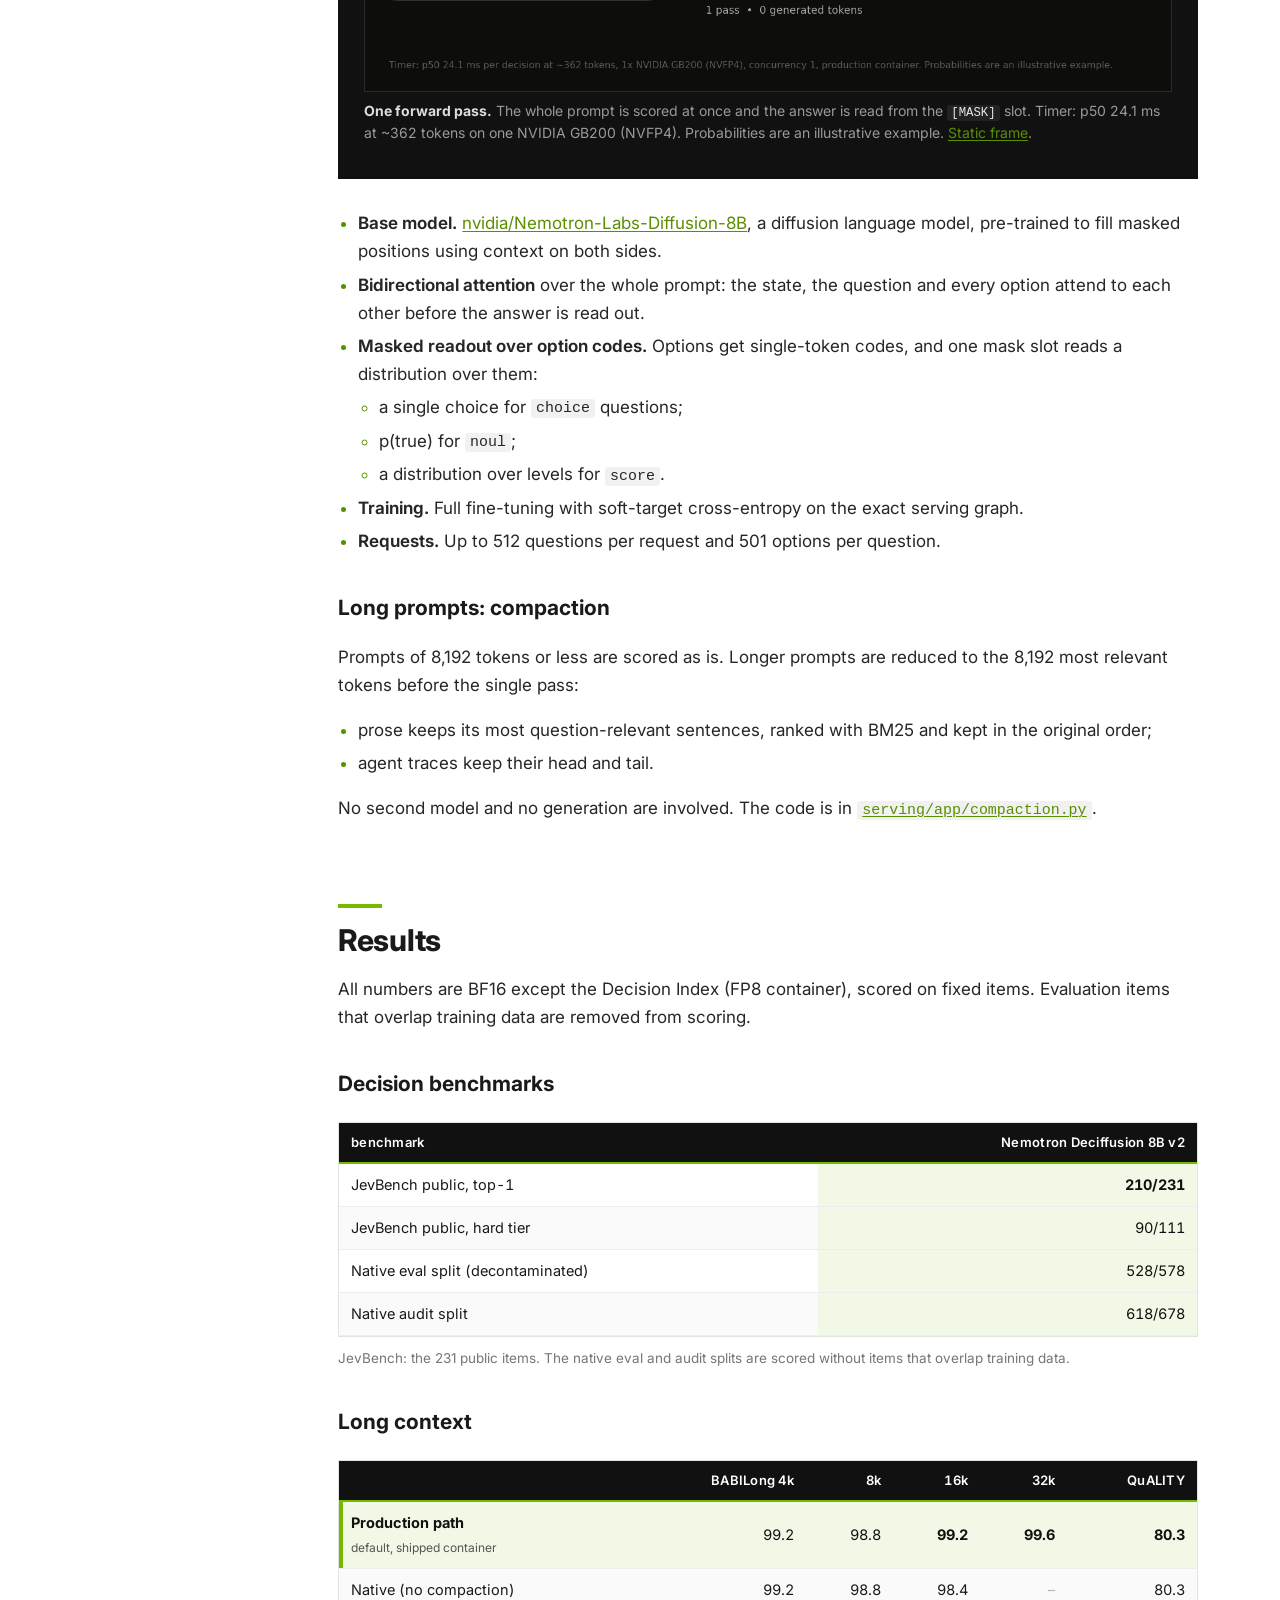
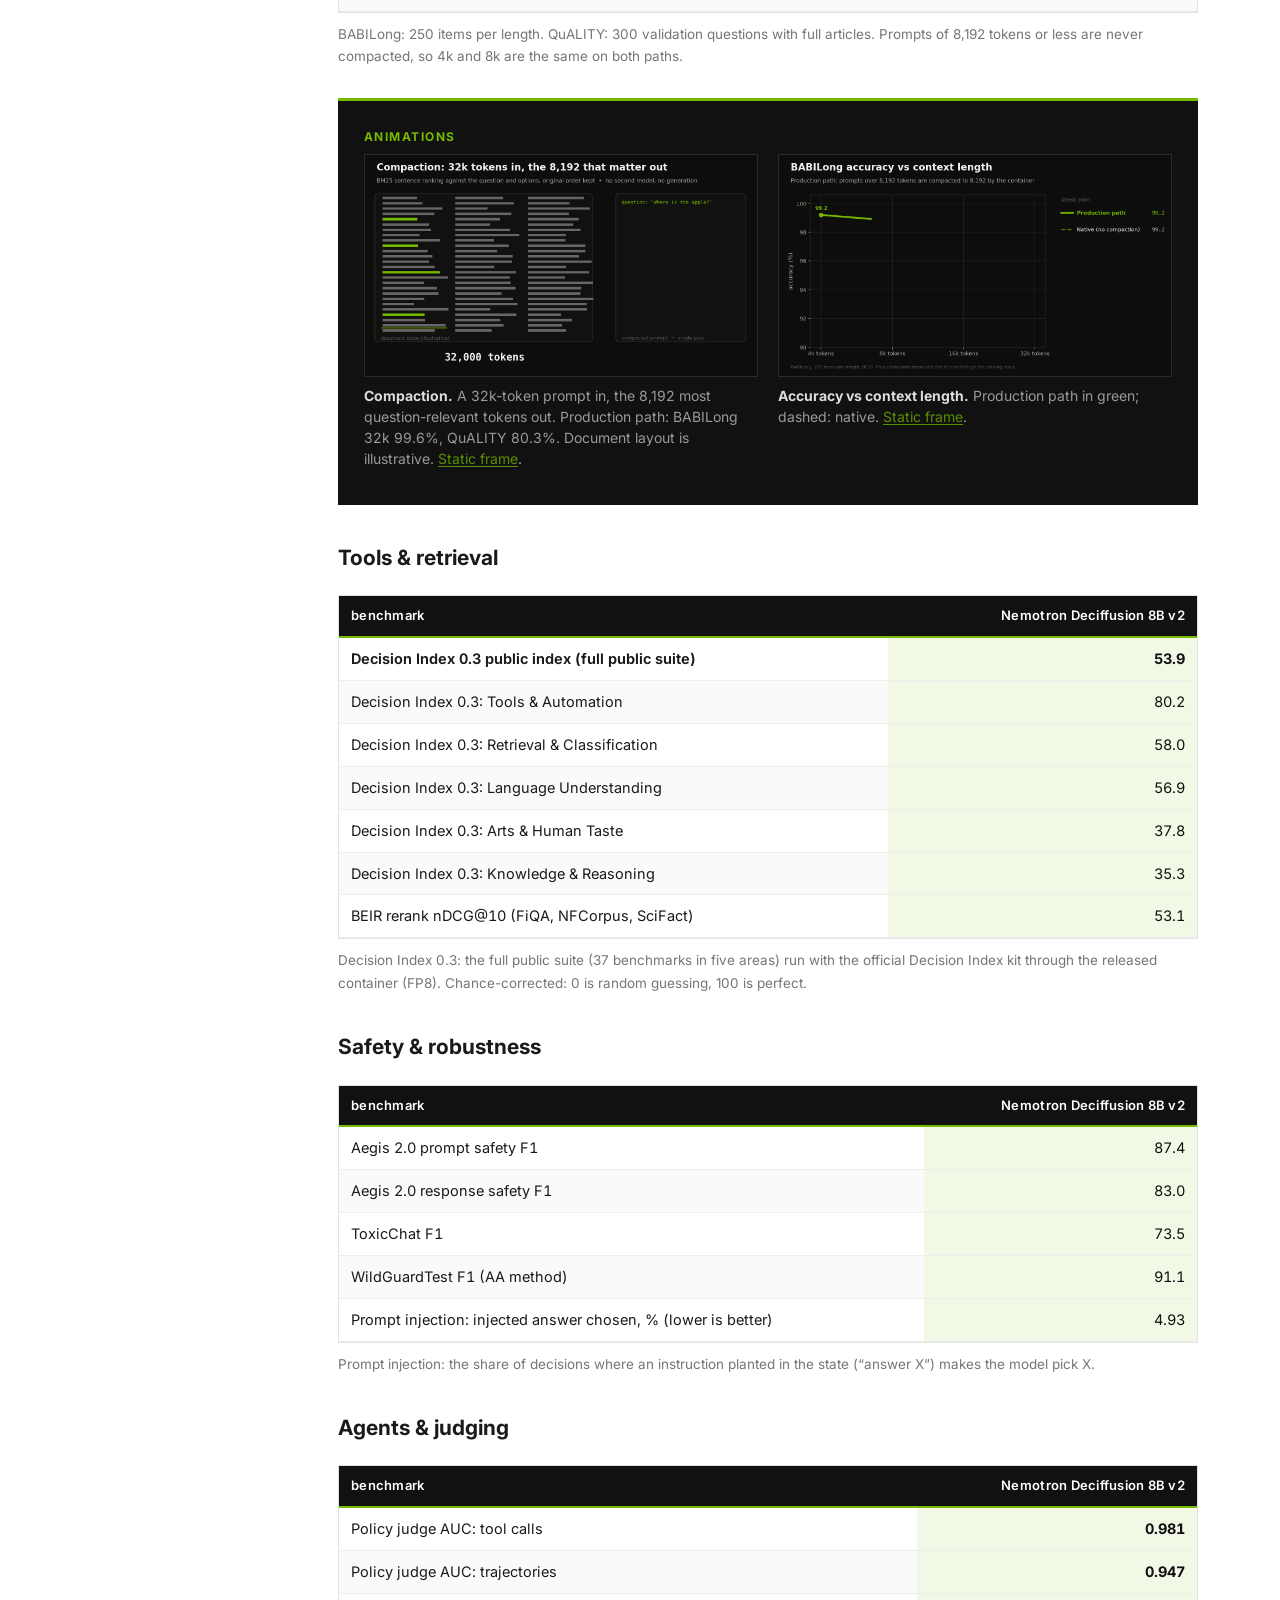
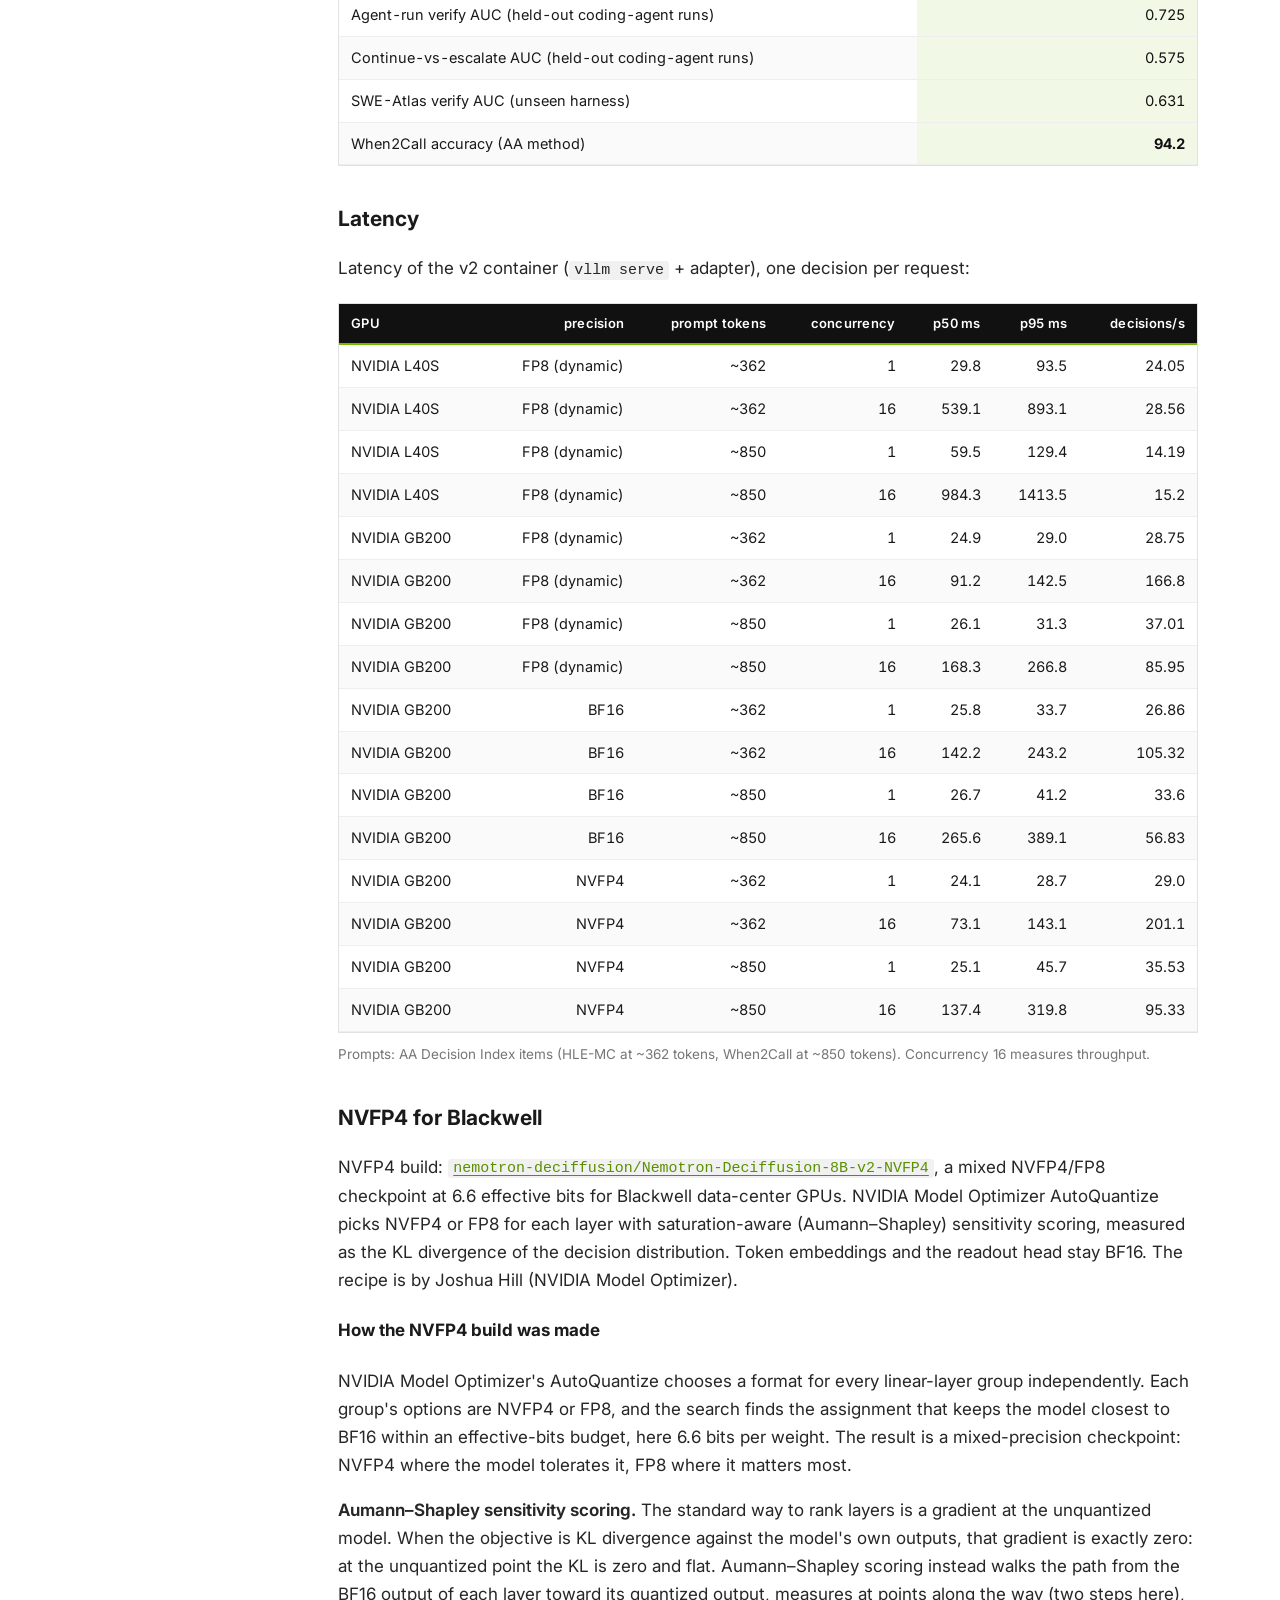
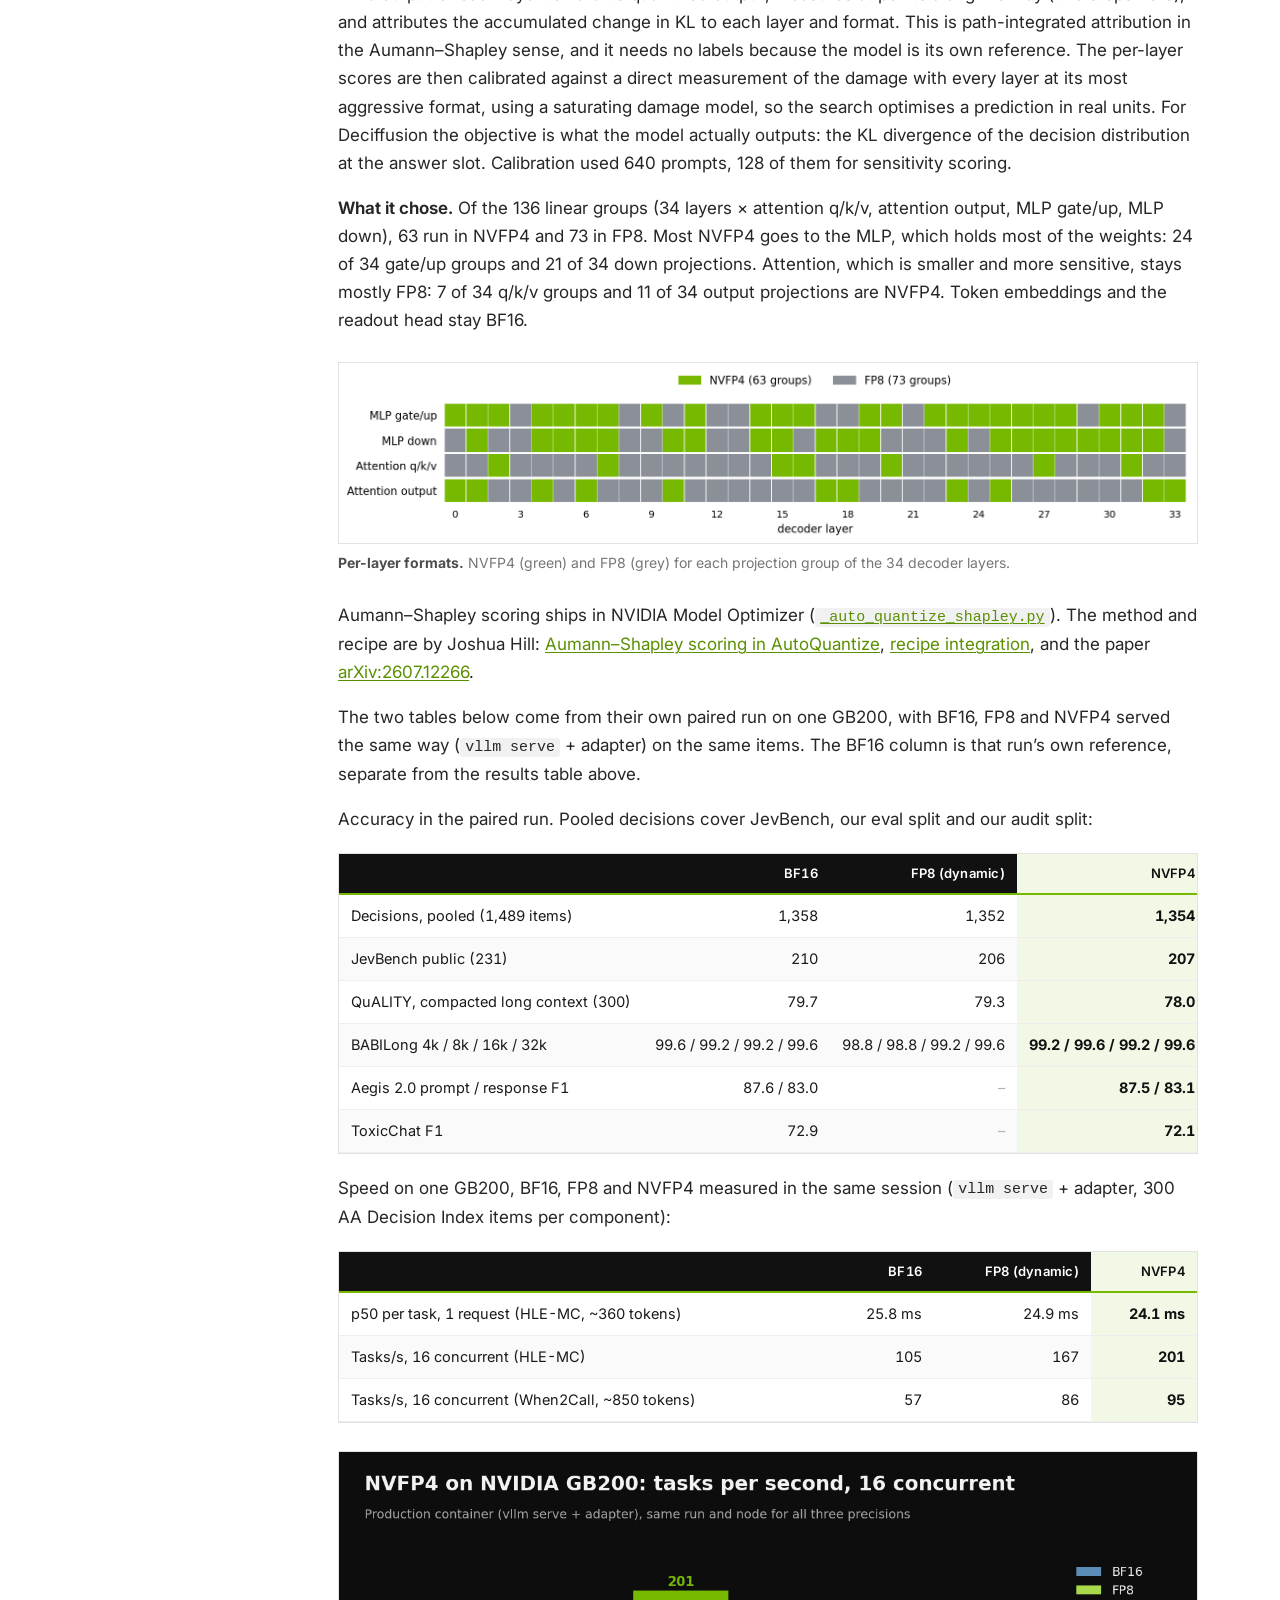
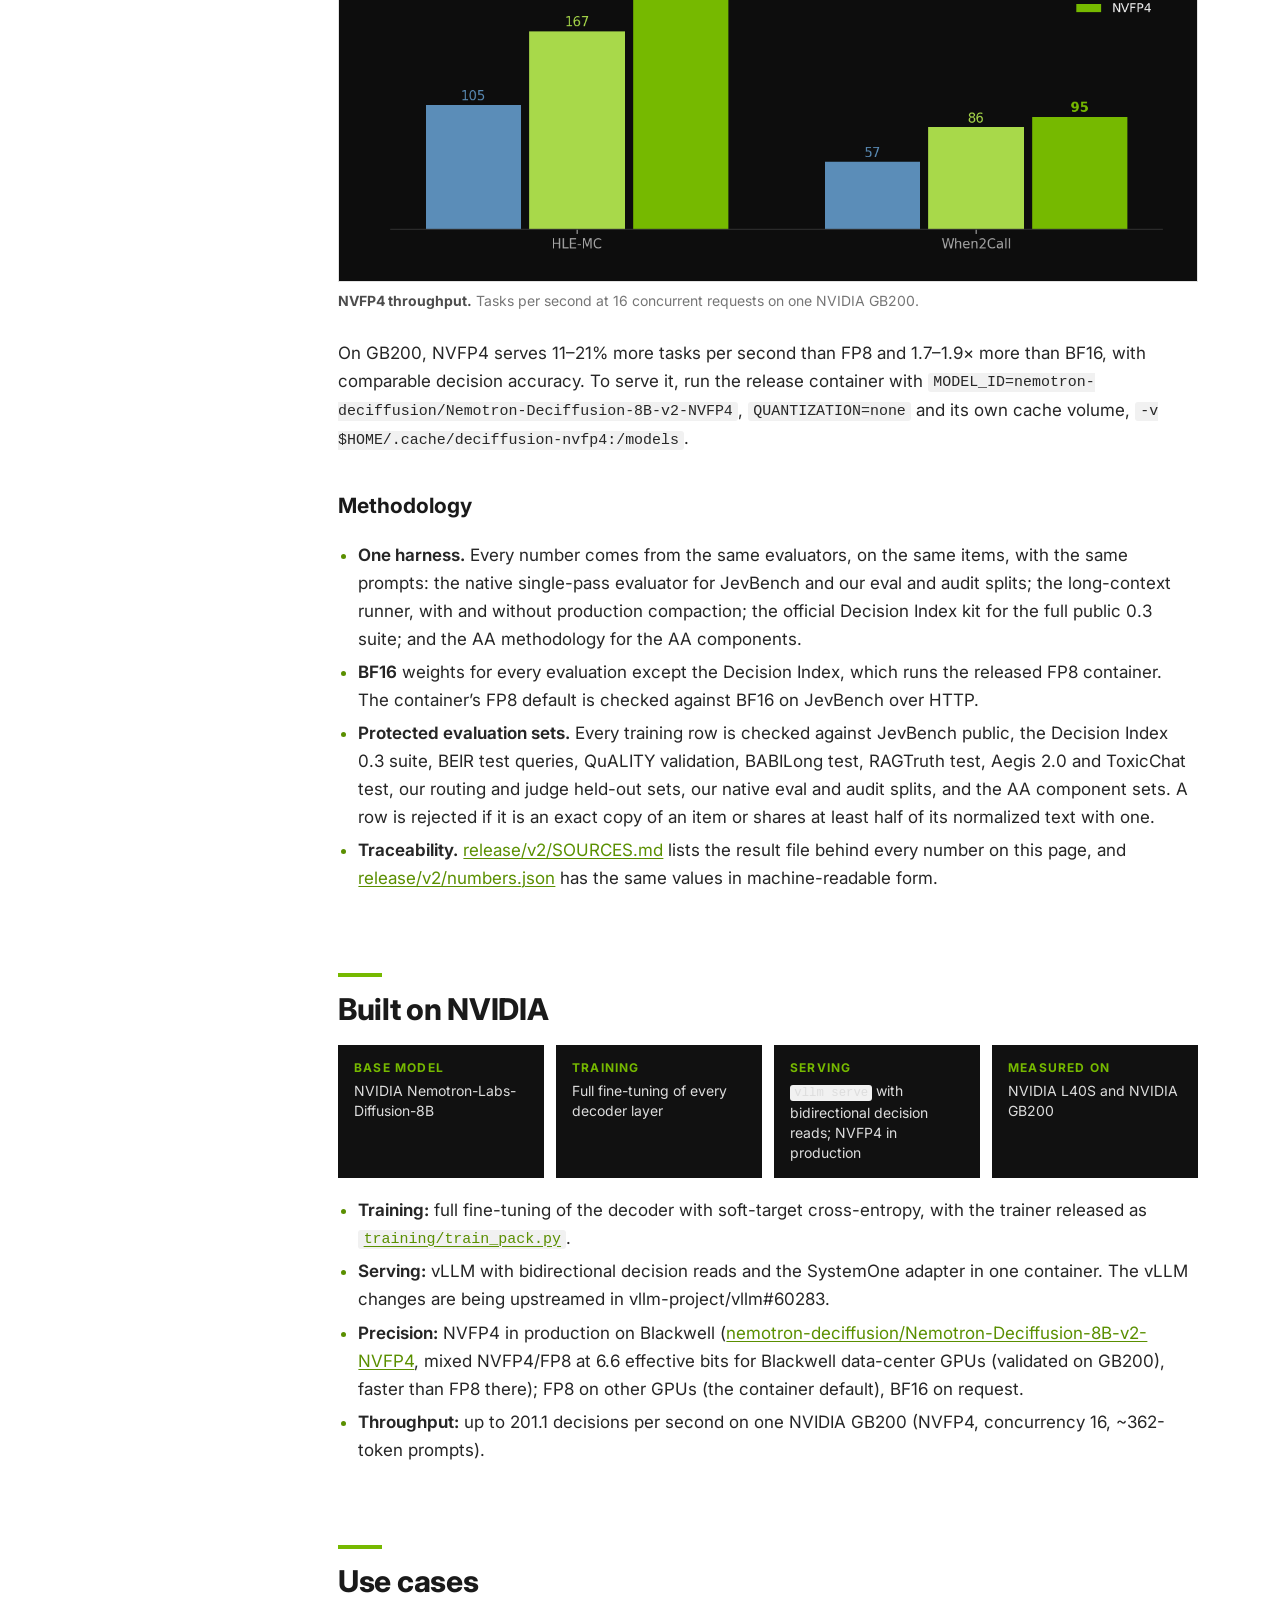
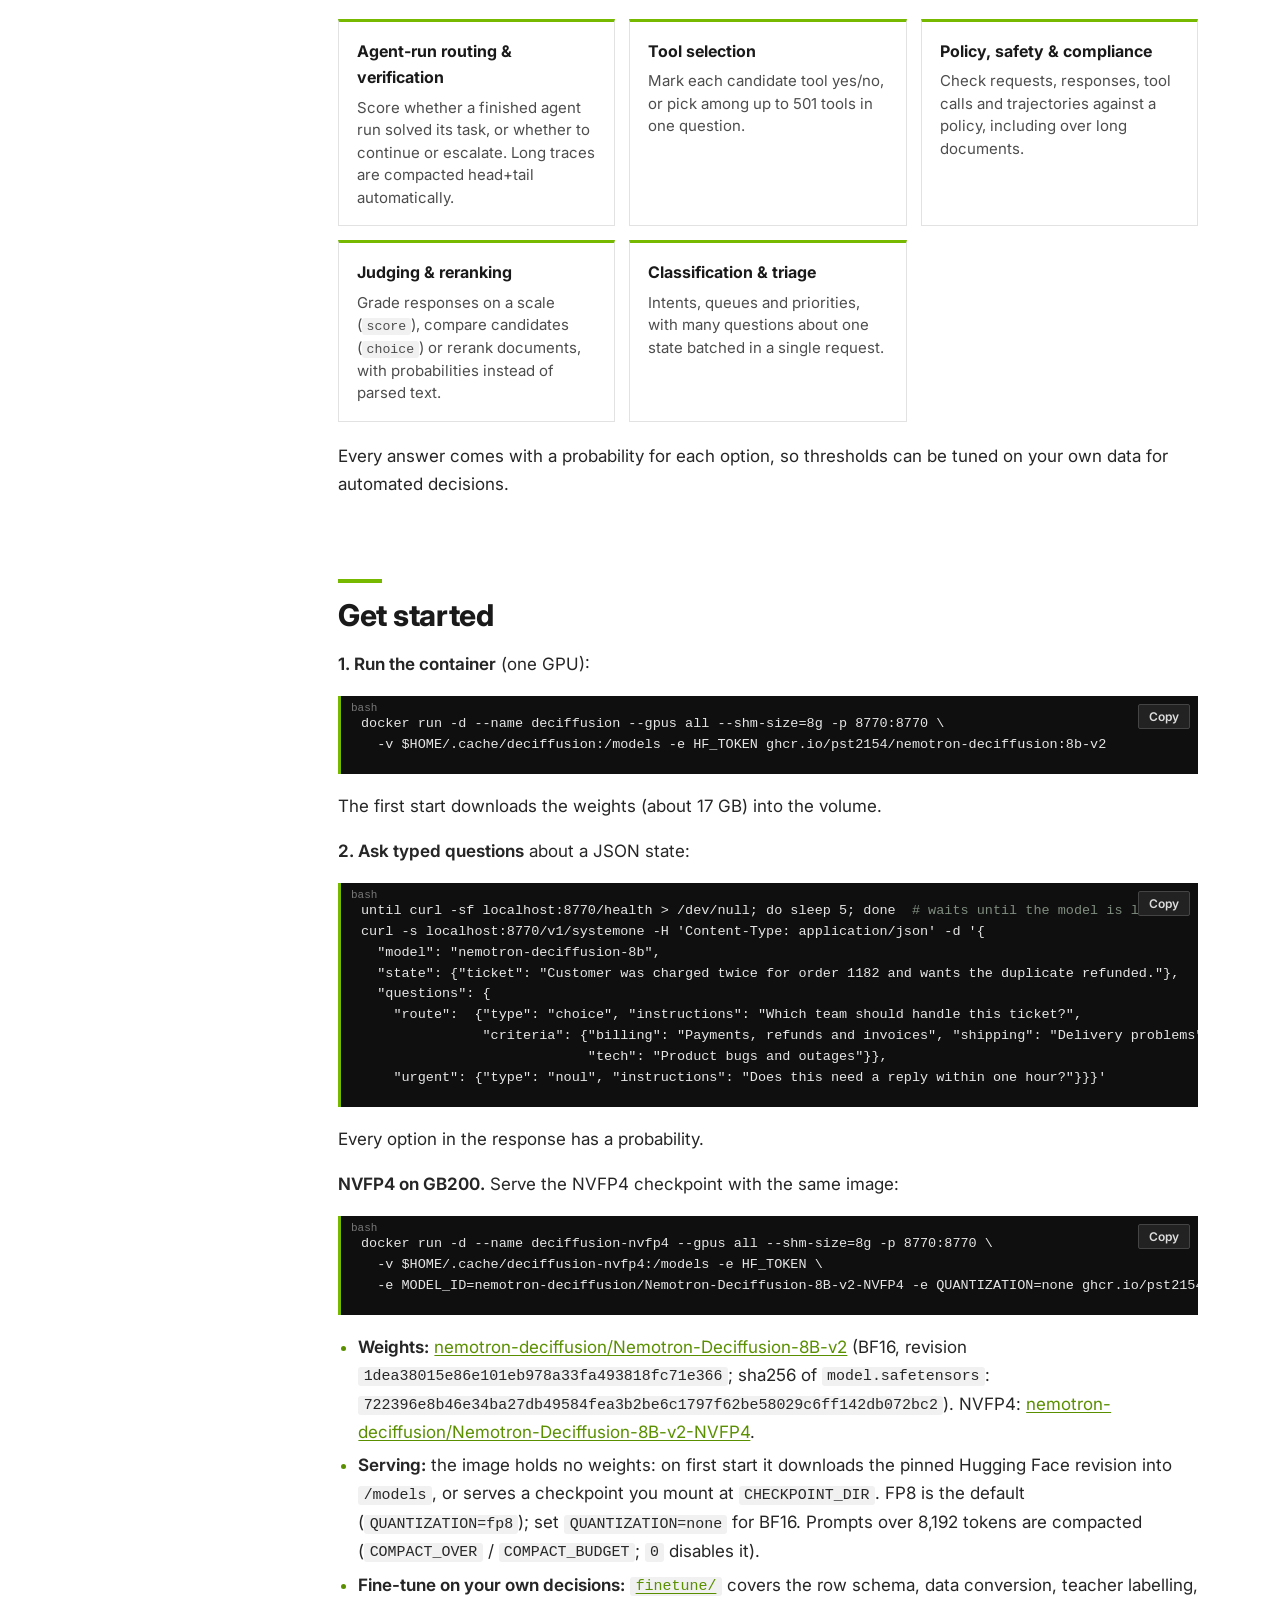
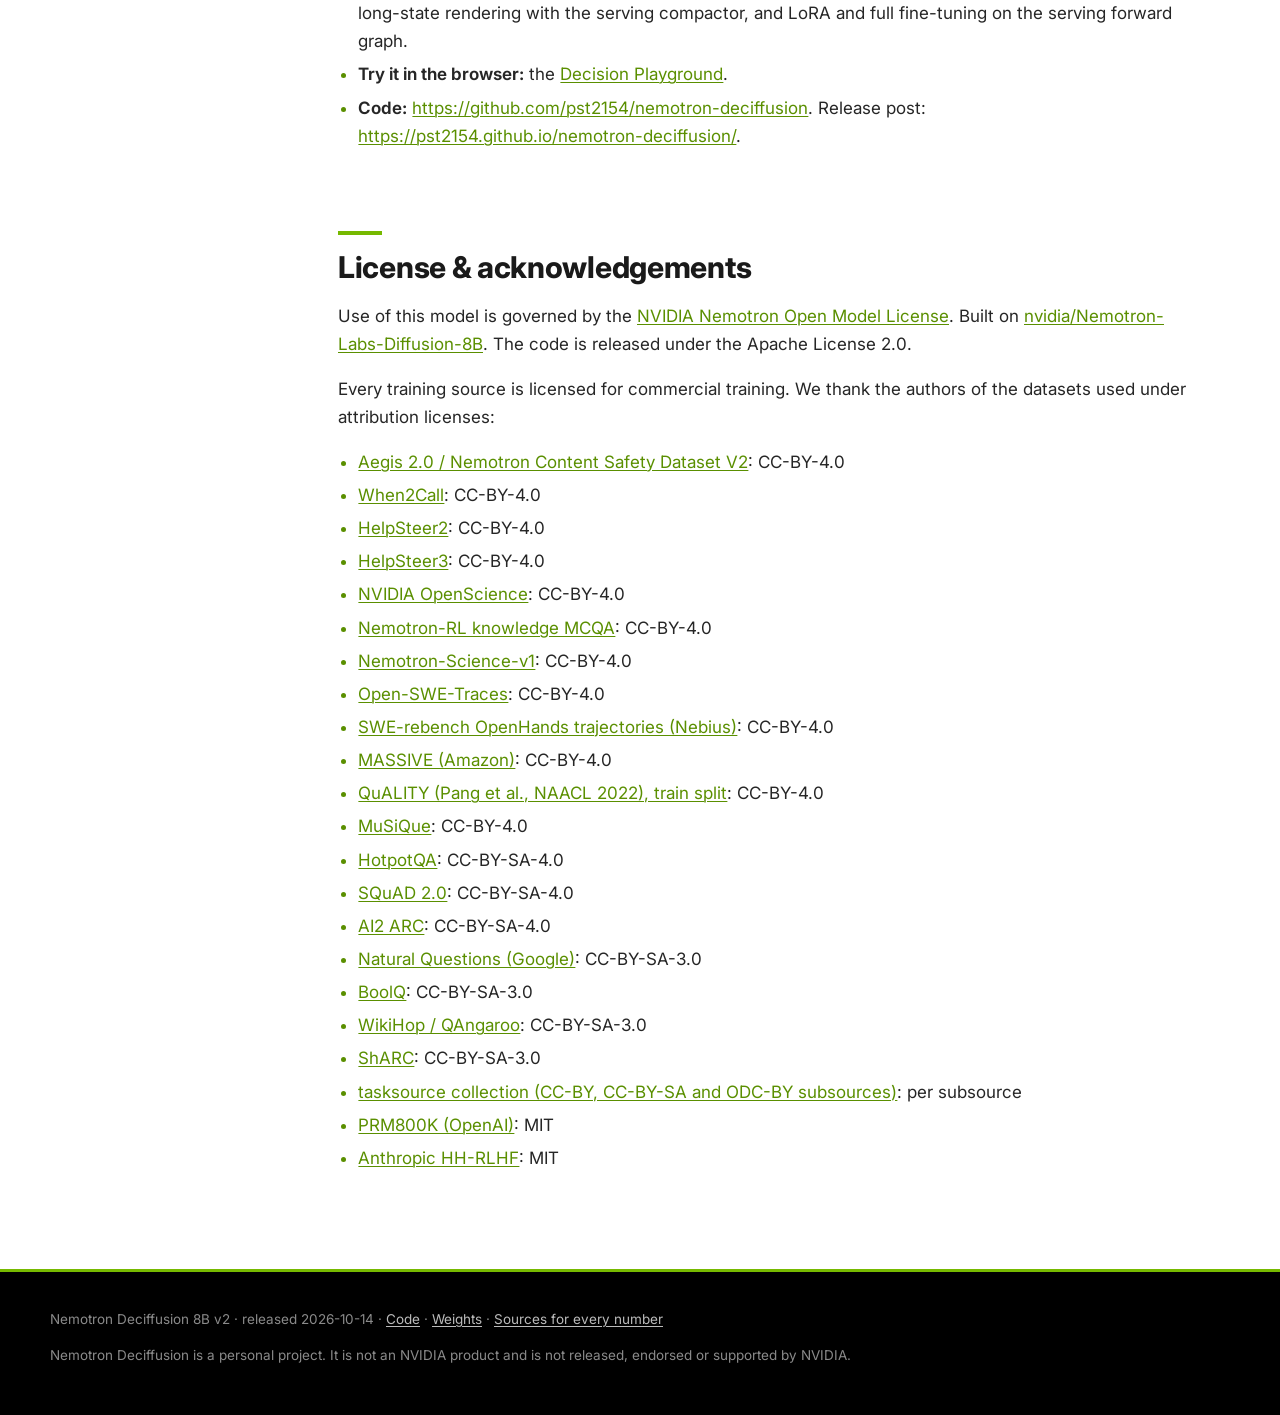
==== commit de07ed21: "Add a personal-project disclaimer Co-Authored-By: Claude Opus 5.5 <noreply@anthropic.com>" ====
--- a/docs/site/index.html
+++ b/docs/site/index.html
@@ -471,6 +471,7 @@
 <footer class="site">
   <div class="in">
     Nemotron Deciffusion 8B v2 &middot; released 2026-10-14 &middot; <a href="https://github.com/pst2154/nemotron-deciffusion">Code</a> &middot; <a href="https://huggingface.co/nemotron-deciffusion/Nemotron-Deciffusion-8B-v2">Weights</a> &middot; <a href="https://github.com/pst2154/nemotron-deciffusion/blob/main/release/v2/SOURCES.md">Sources for every number</a>
+    <p class="disclaimer">Nemotron Deciffusion is a personal project. It is not an NVIDIA product and is not released, endorsed or supported by NVIDIA.</p>
   </div>
 </footer>
 
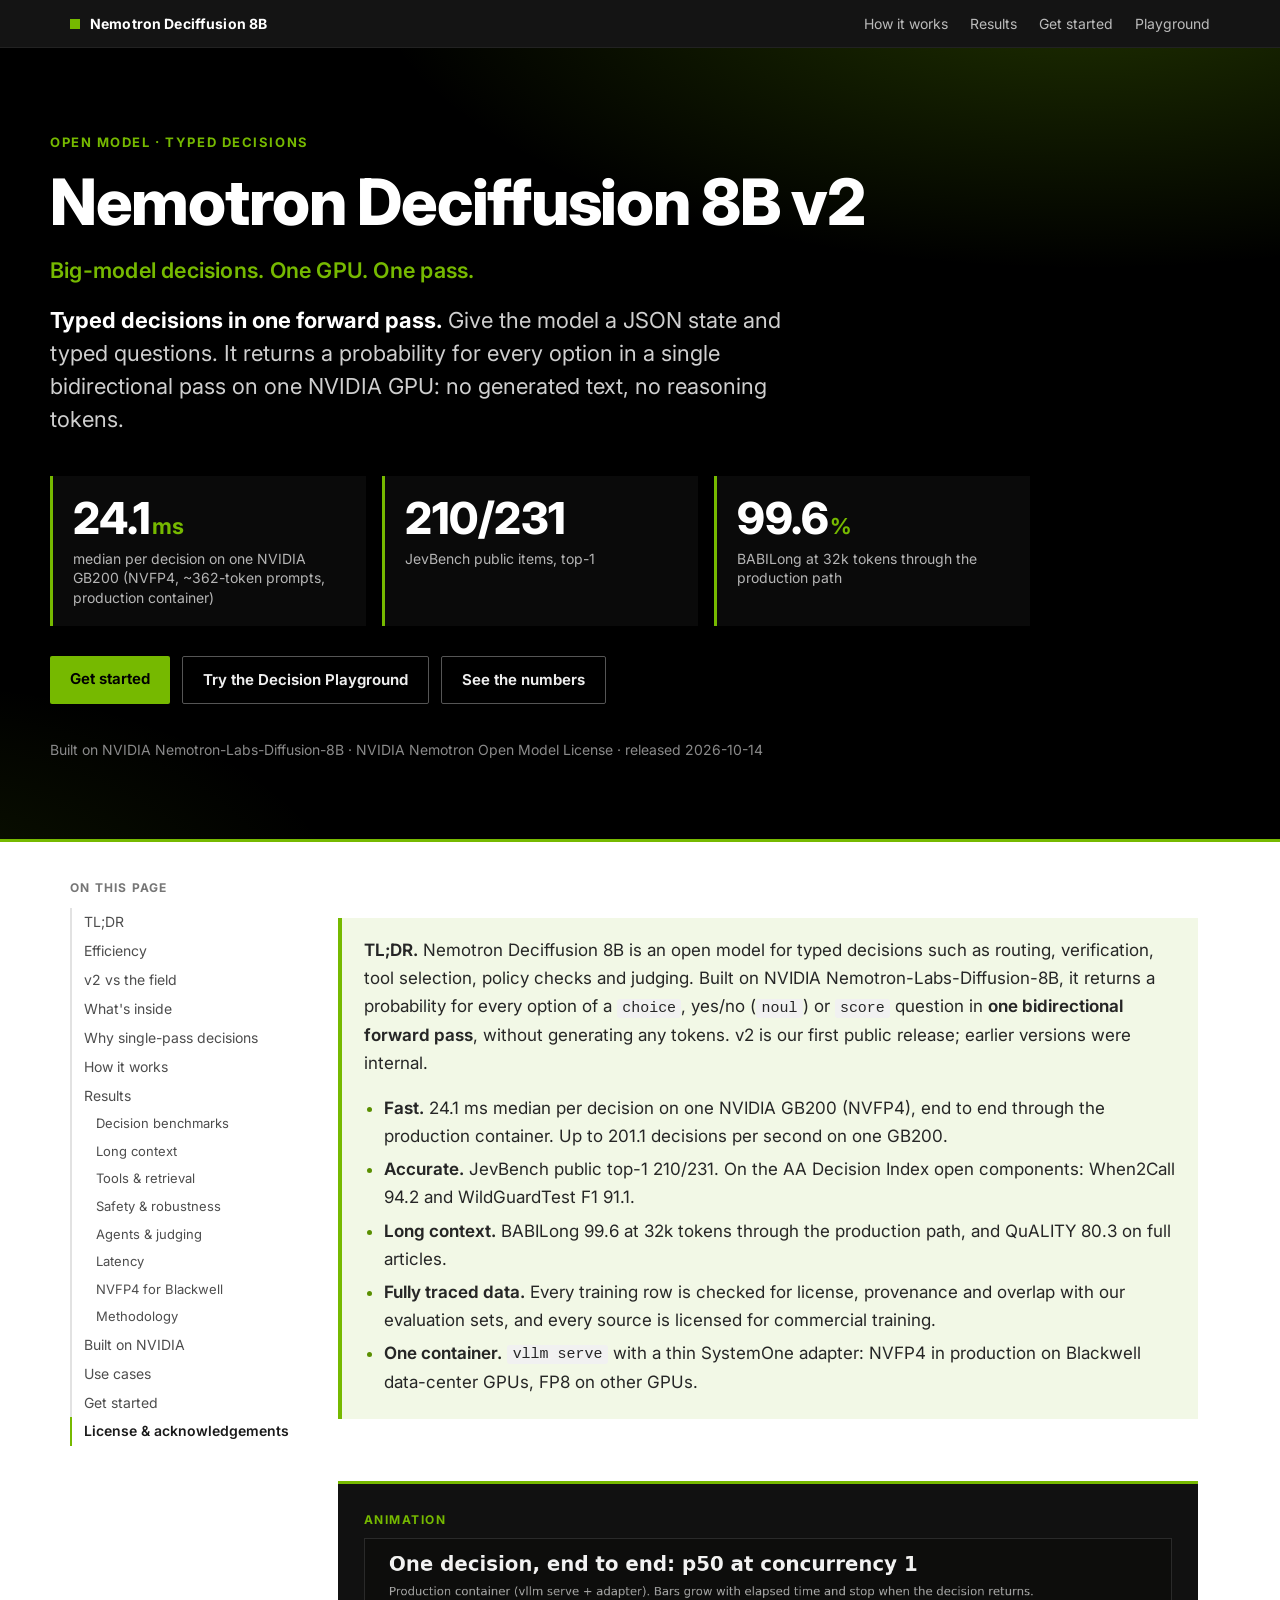
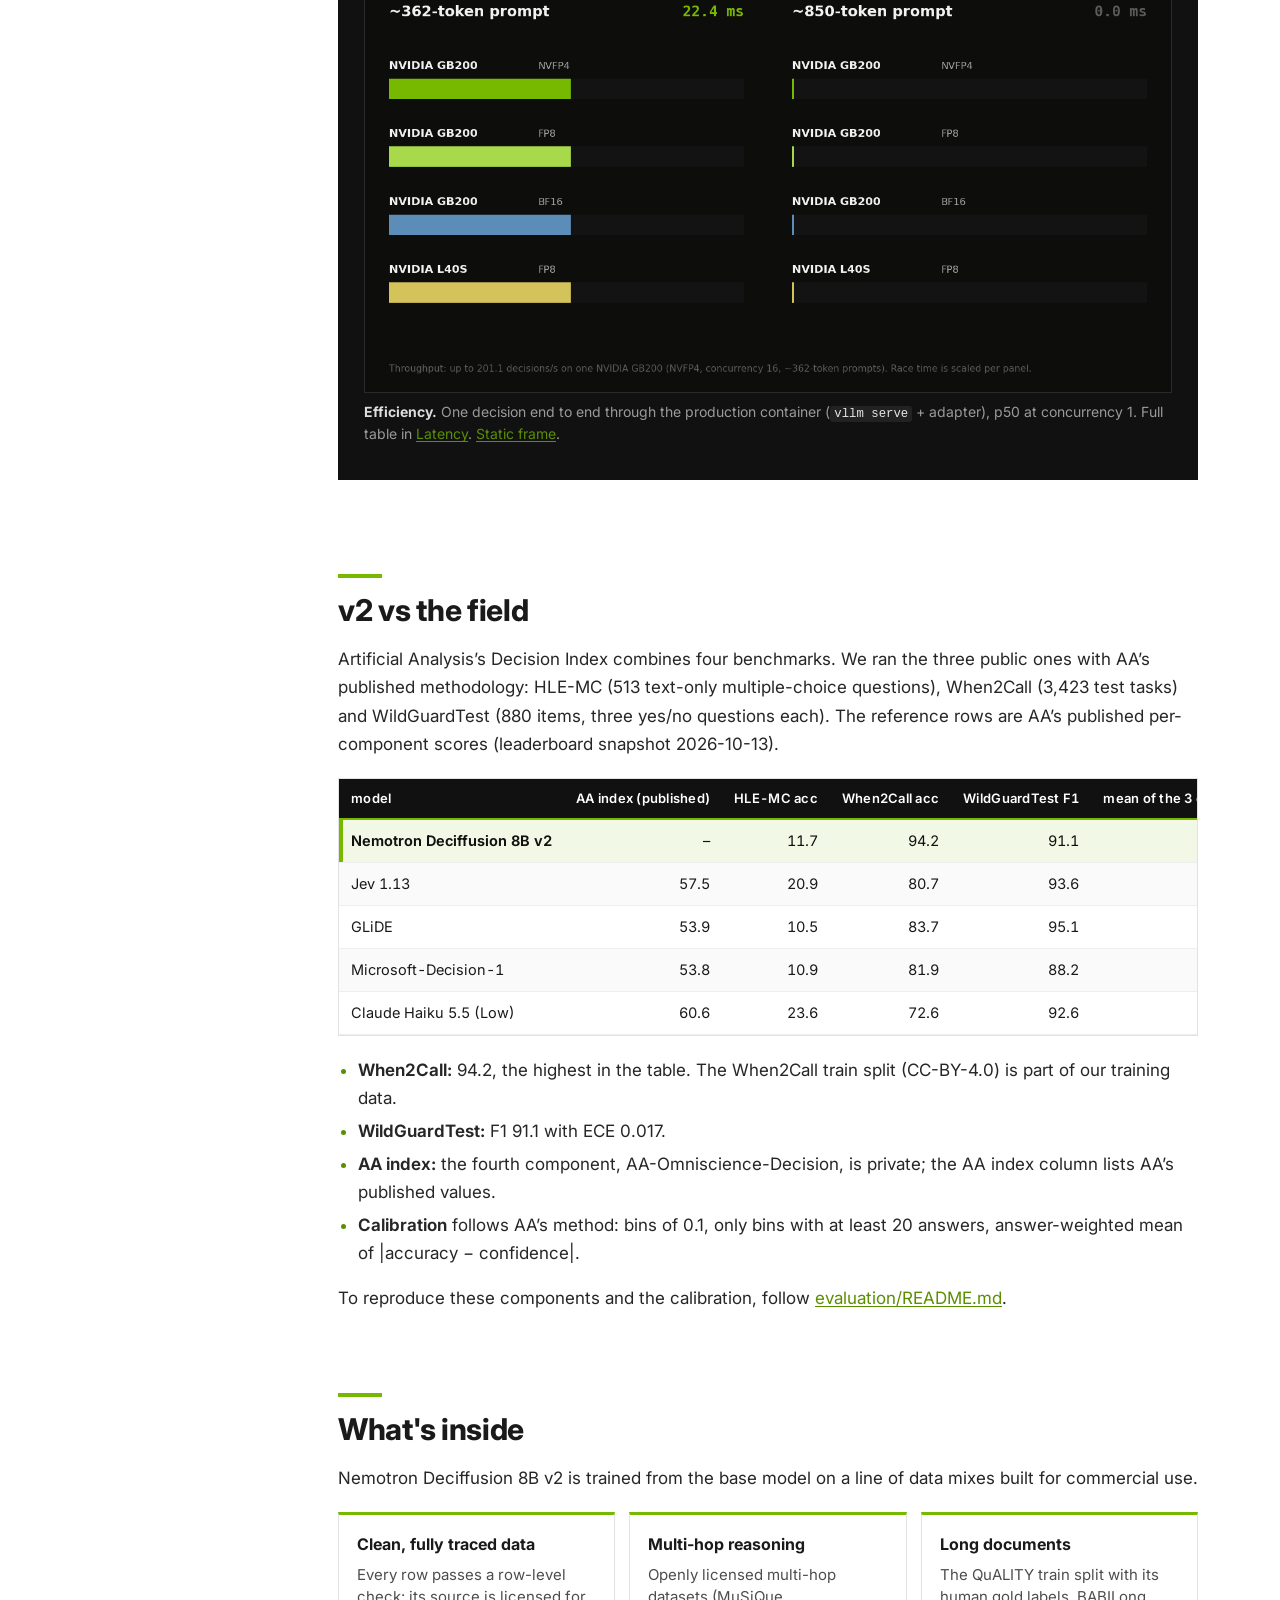
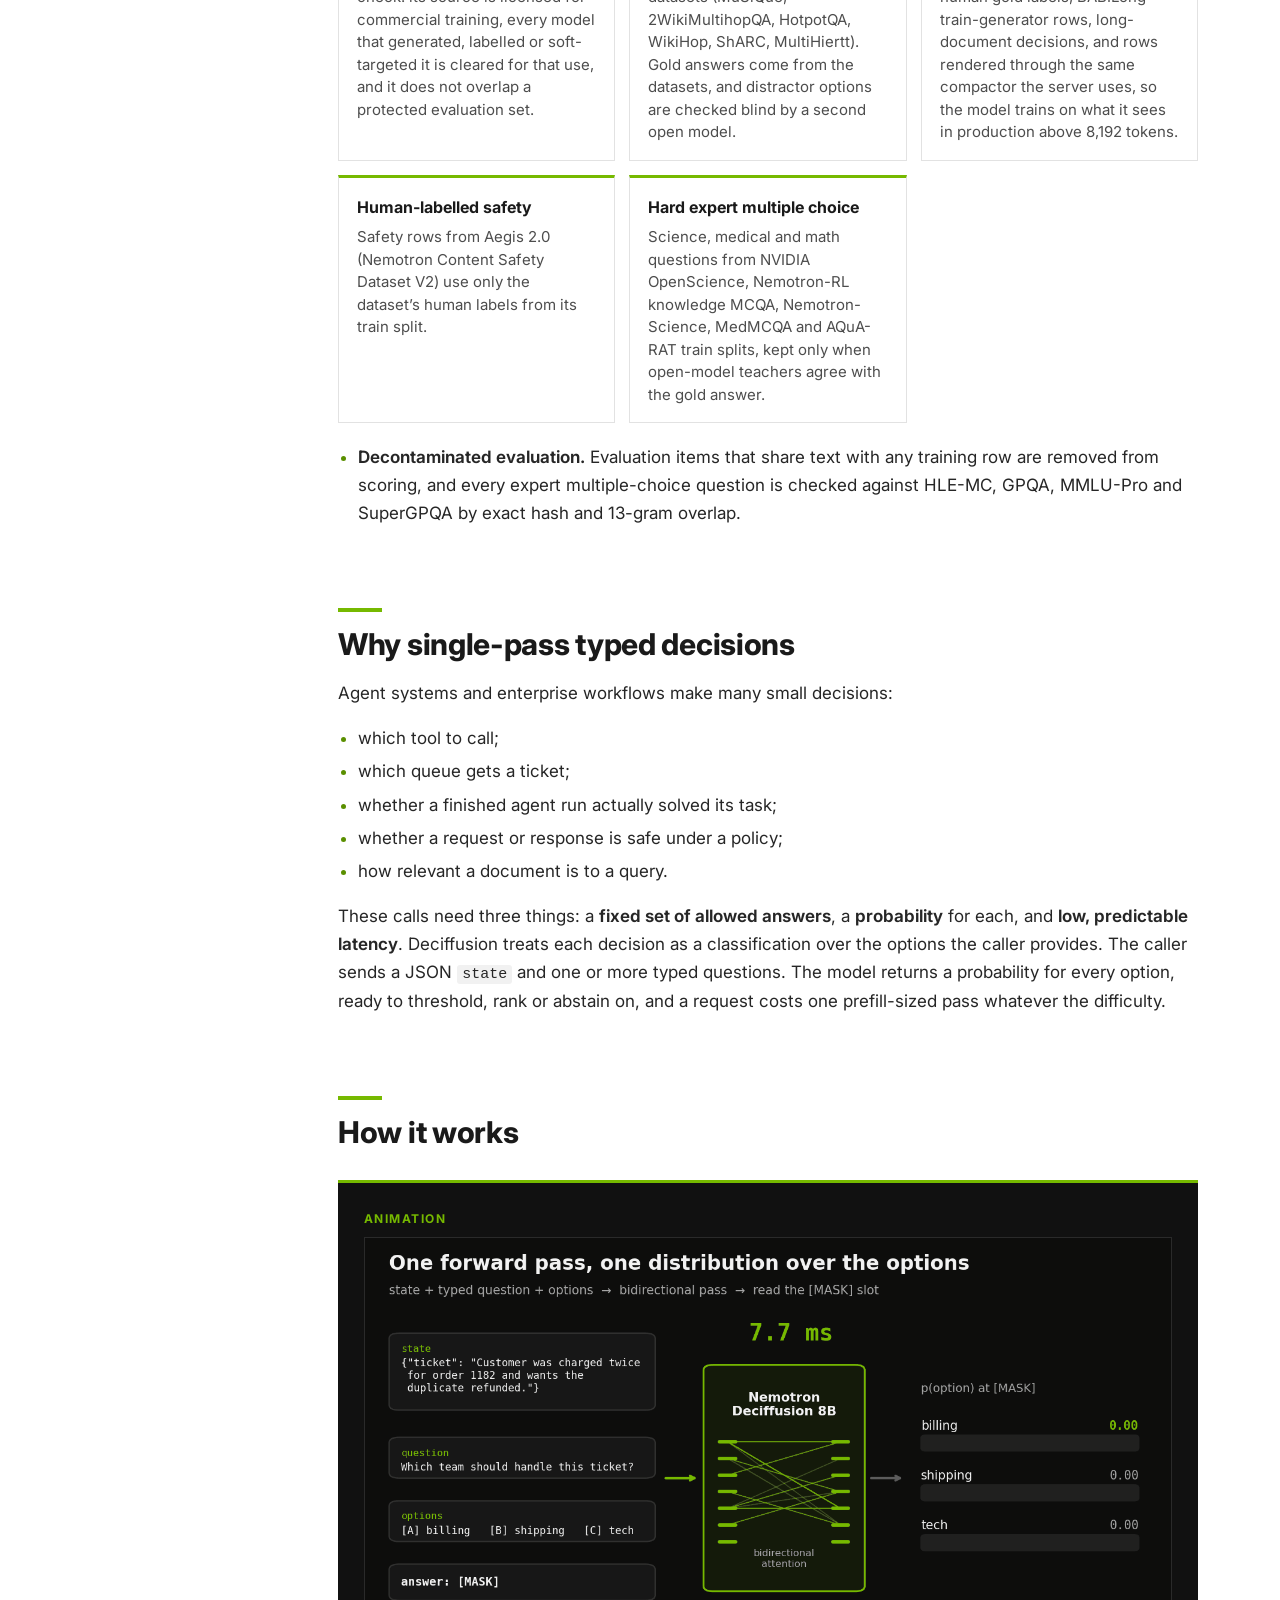
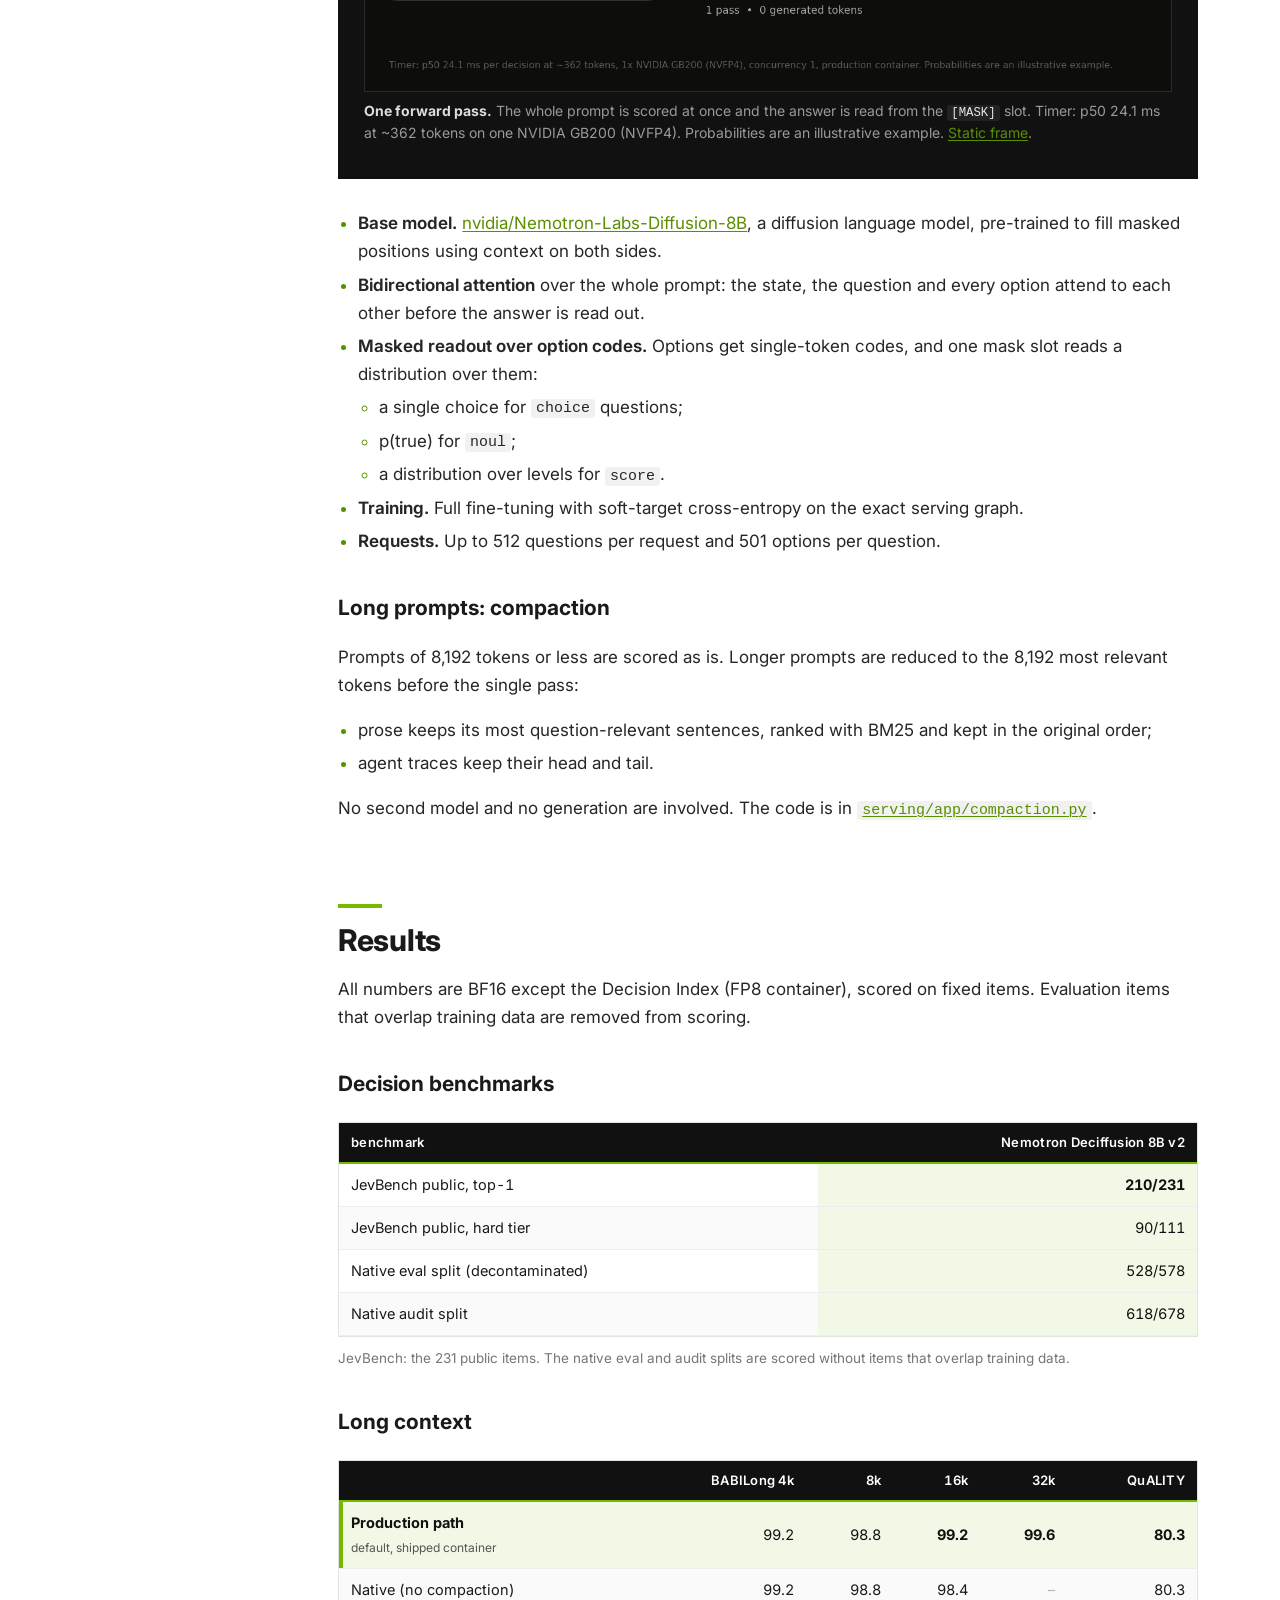
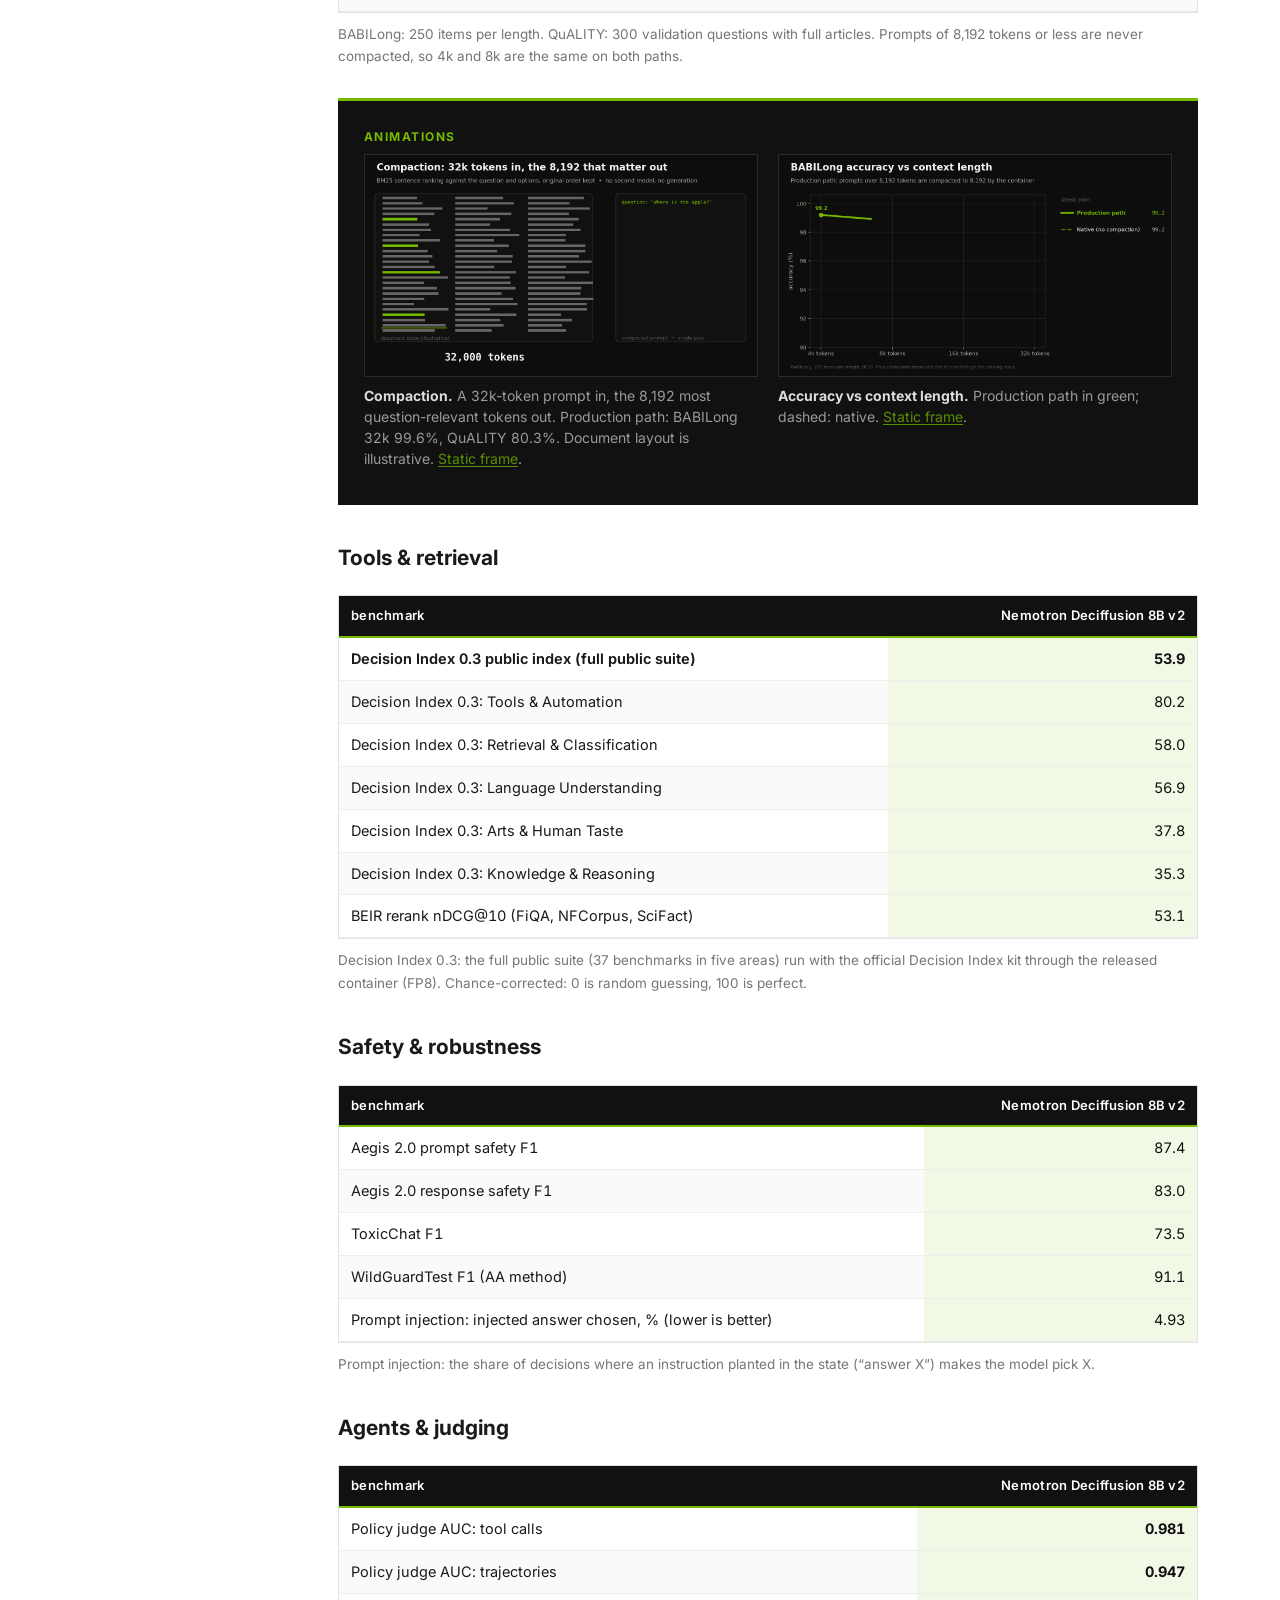
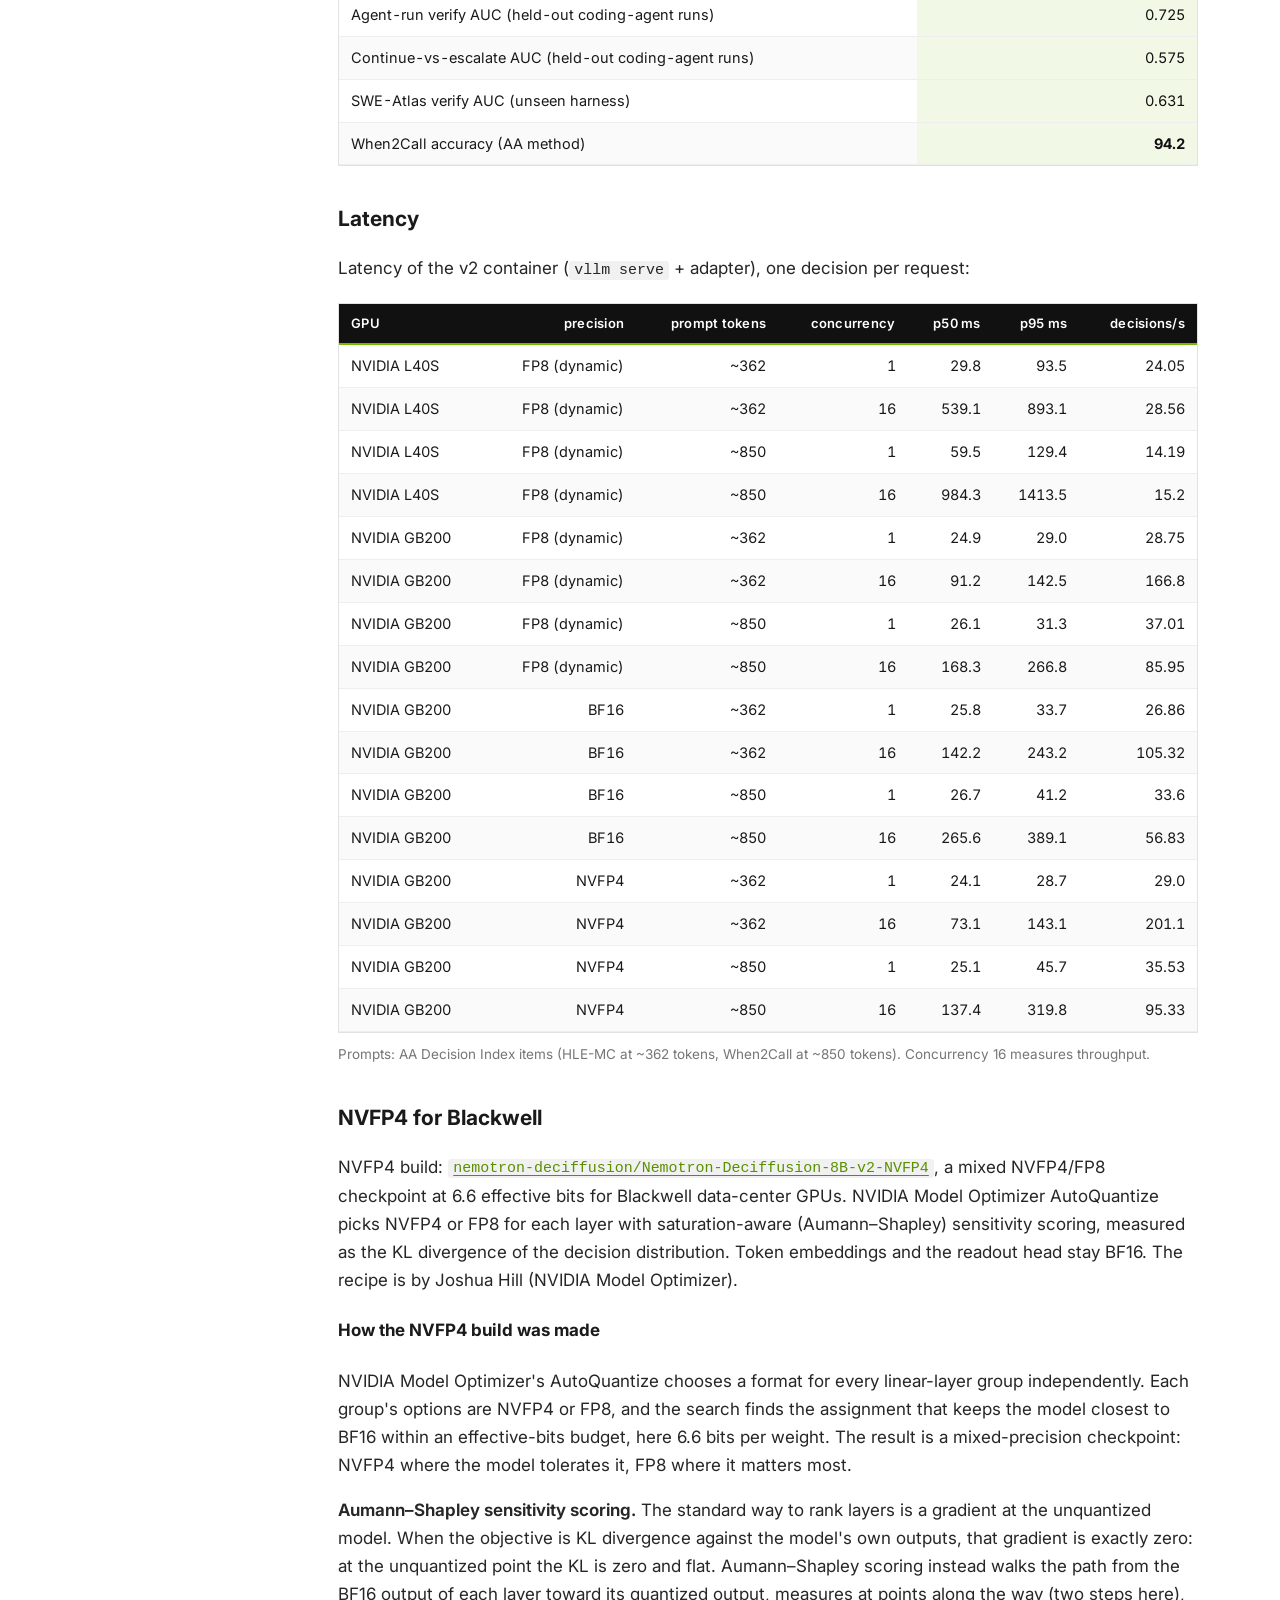
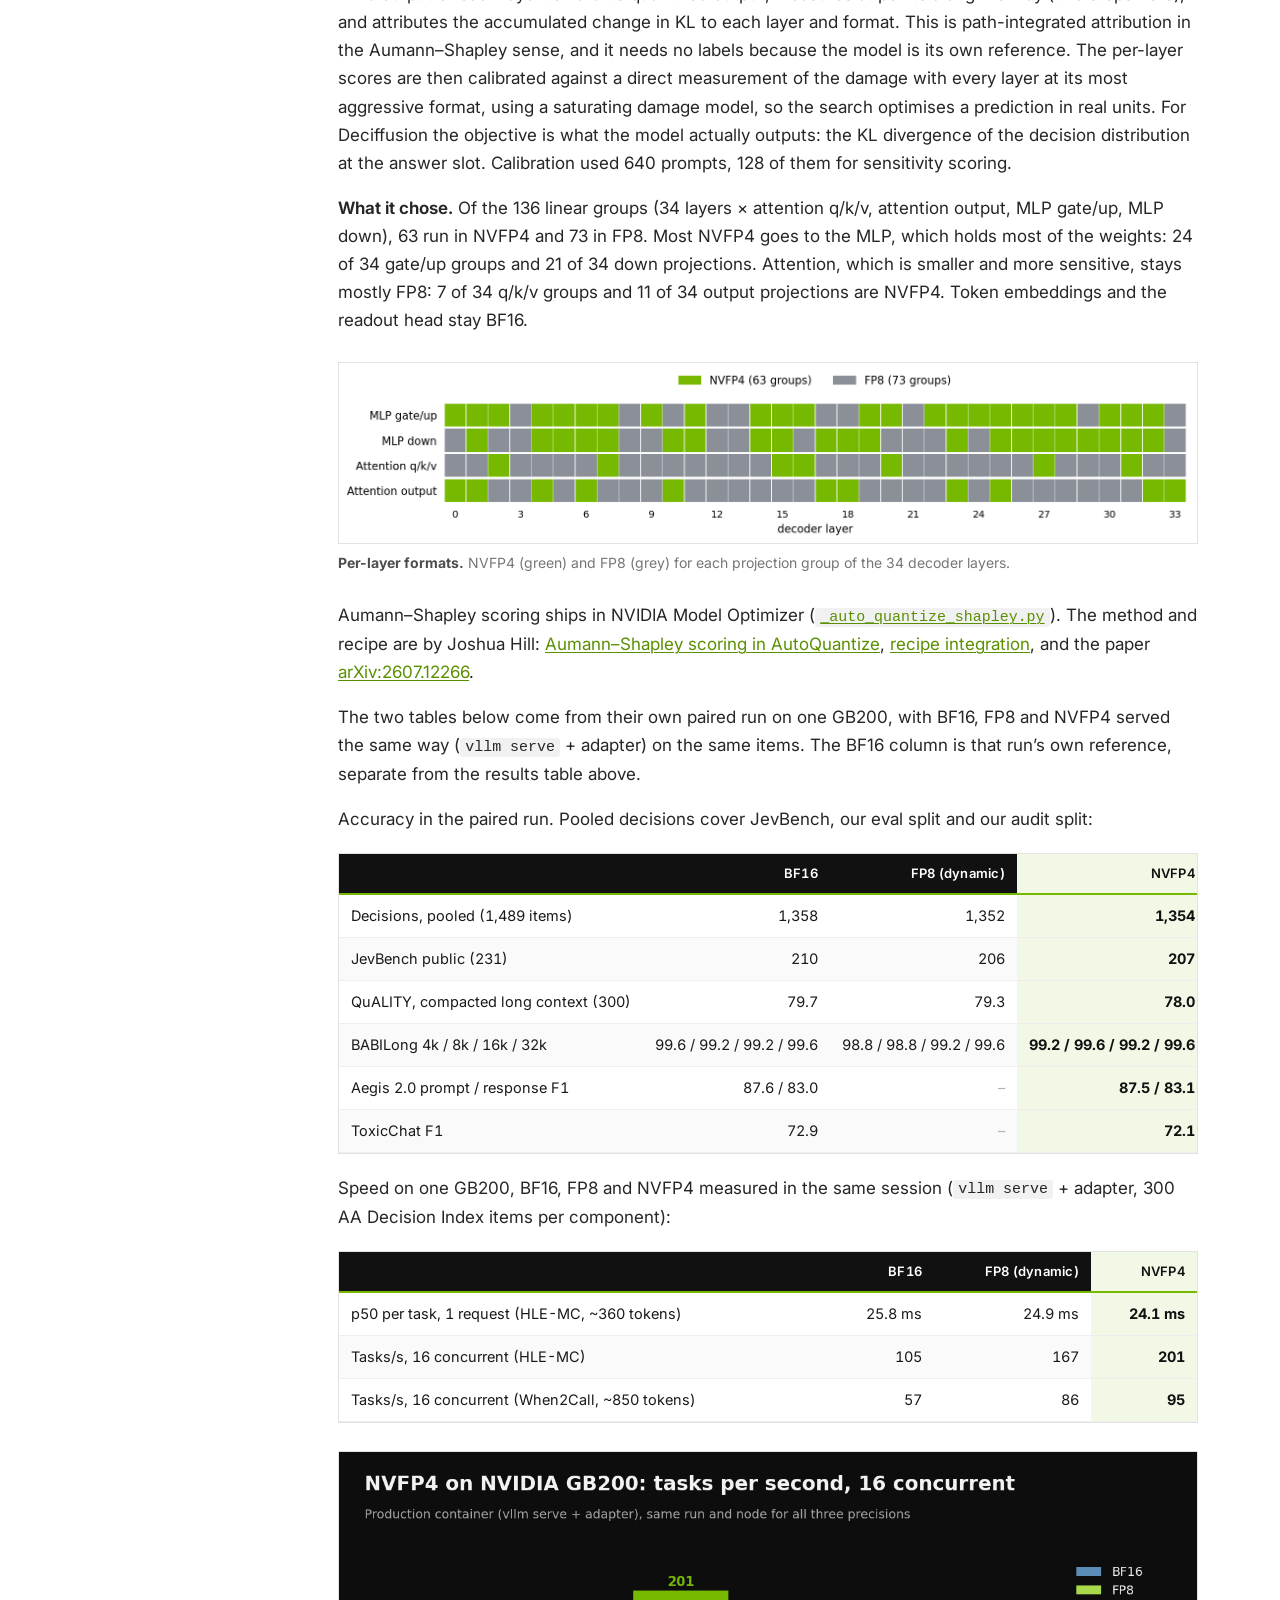
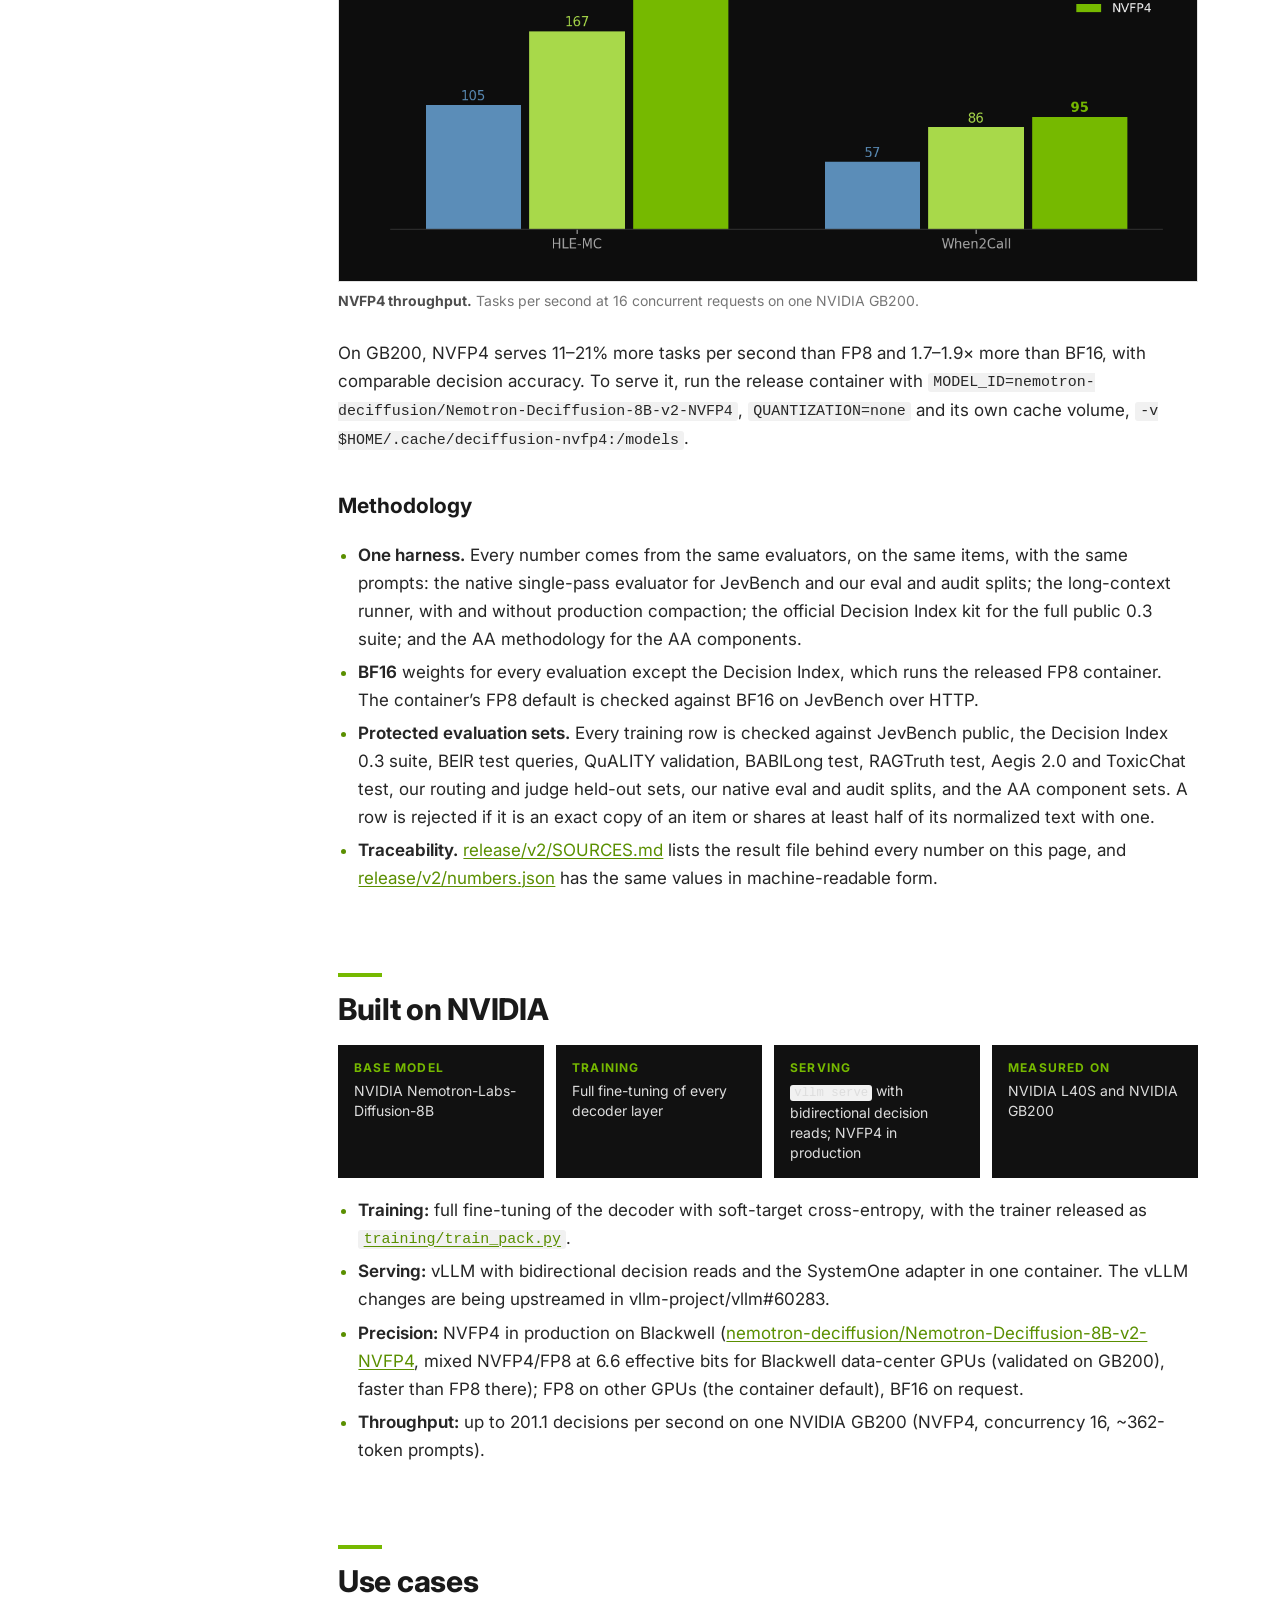
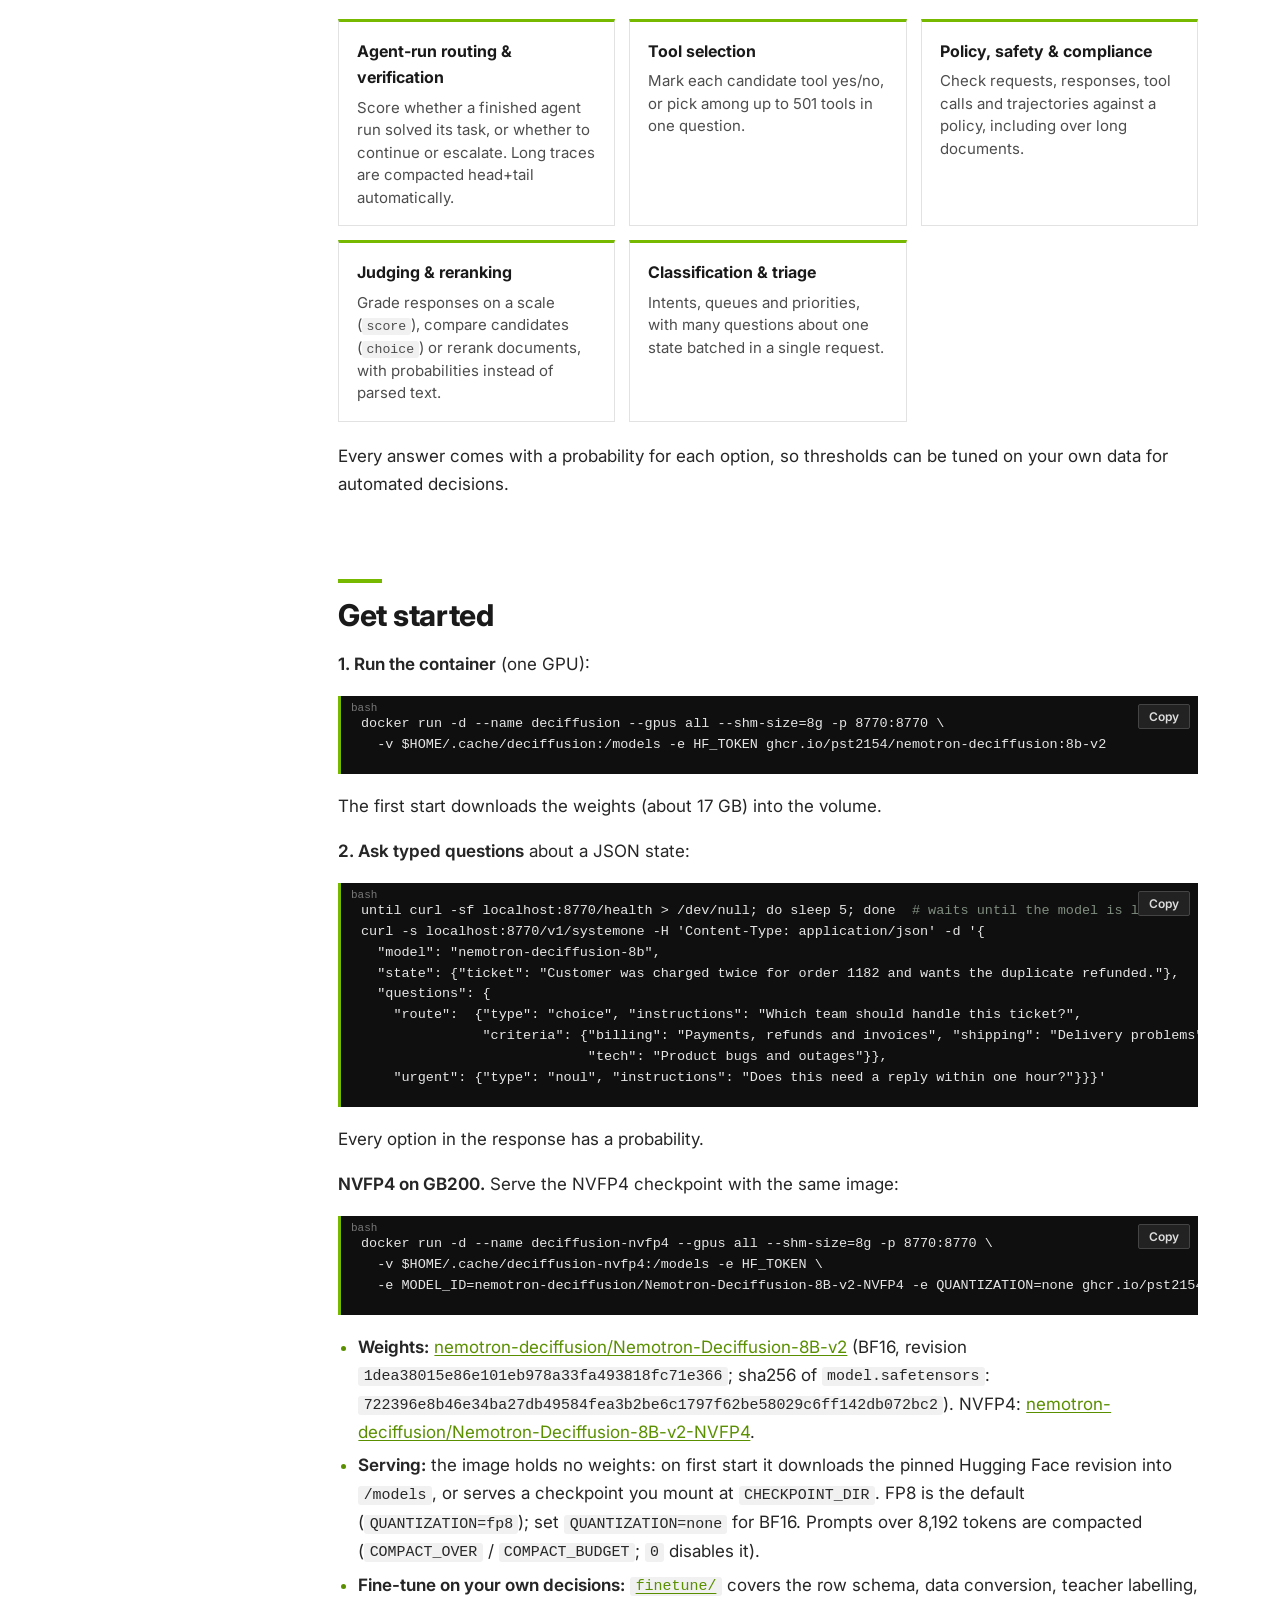
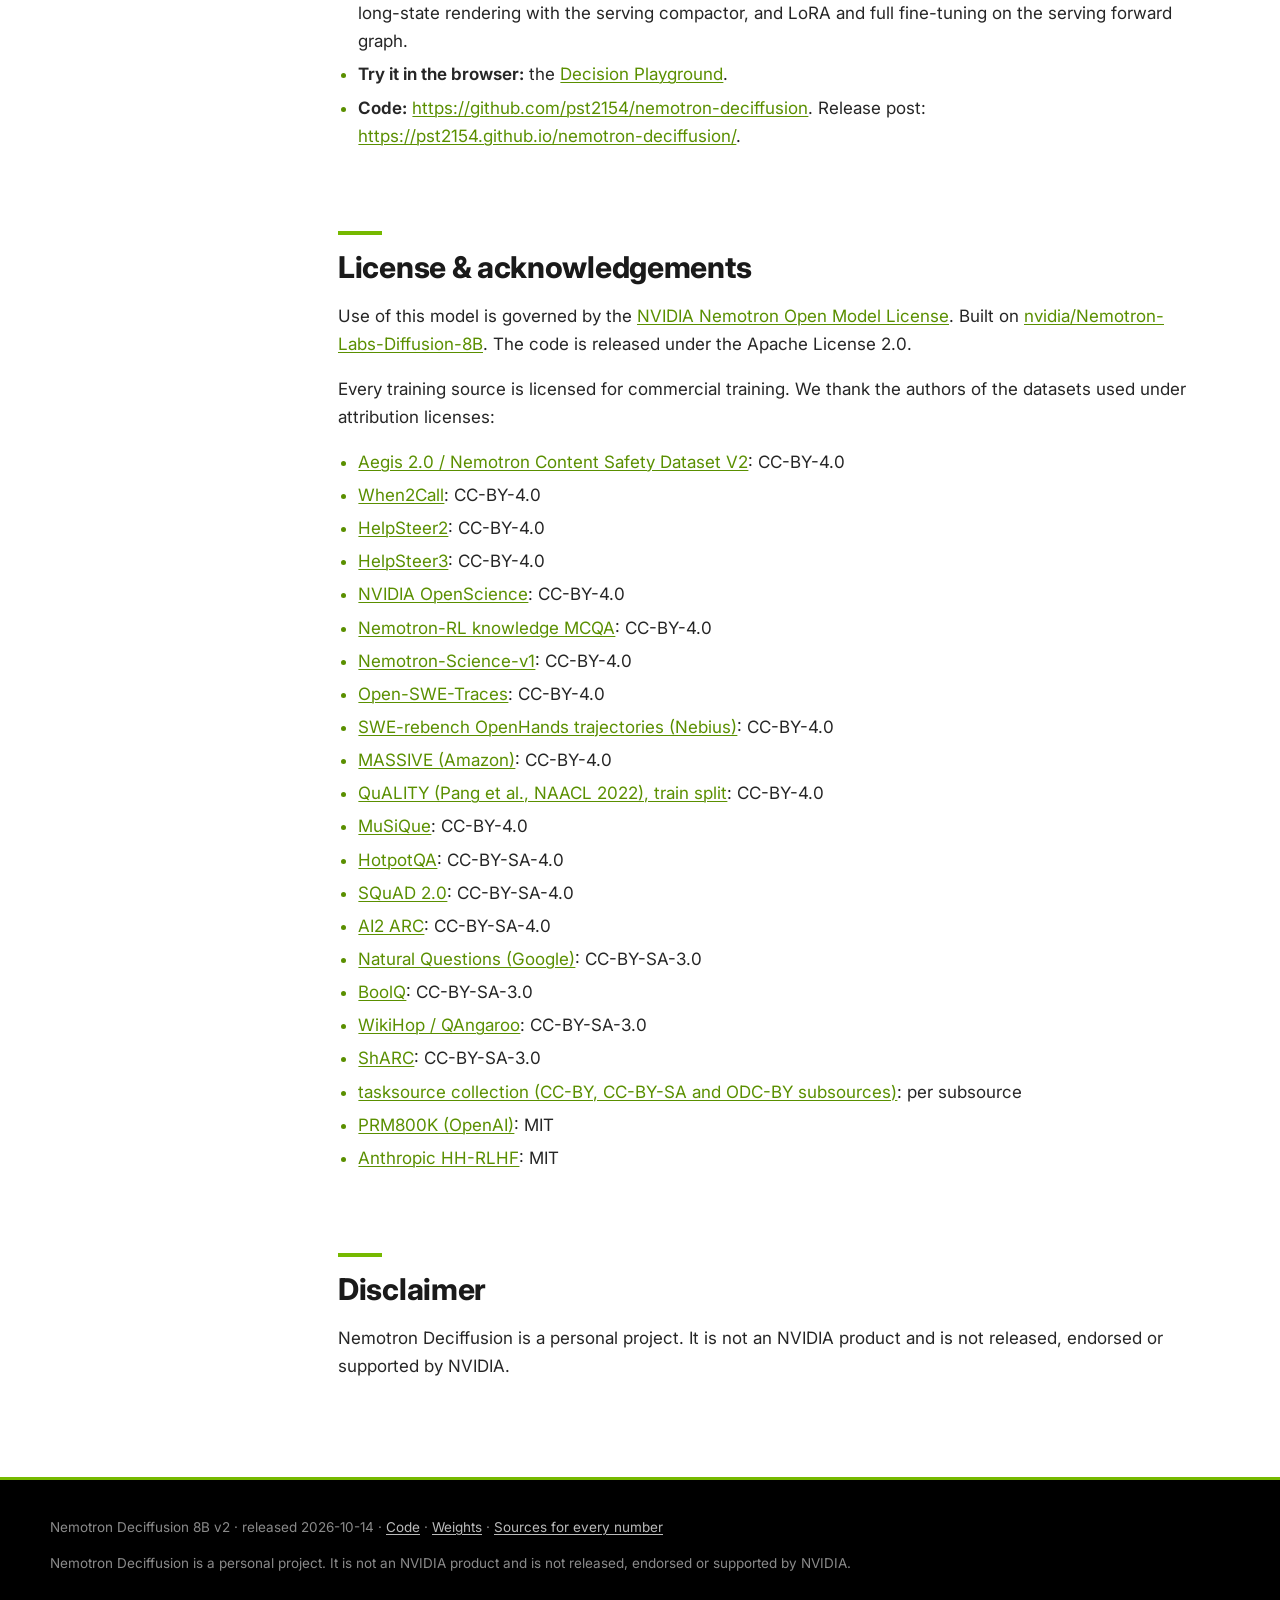
==== commit 91c4477d: "Site: show the disclaimer as its own section Co-Authored-By: Claude Opus 5.5 <noreply@anthropic.com>" ====
--- a/docs/site/index.html
+++ b/docs/site/index.html
@@ -465,6 +465,11 @@
 </ul>
 </section>
 
+<section id="disclaimer">
+  <h2>Disclaimer</h2>
+  <p>Nemotron Deciffusion is a personal project. It is not an NVIDIA product and is not released, endorsed or supported by NVIDIA.</p>
+</section>
+
   </article>
 </div>
 
